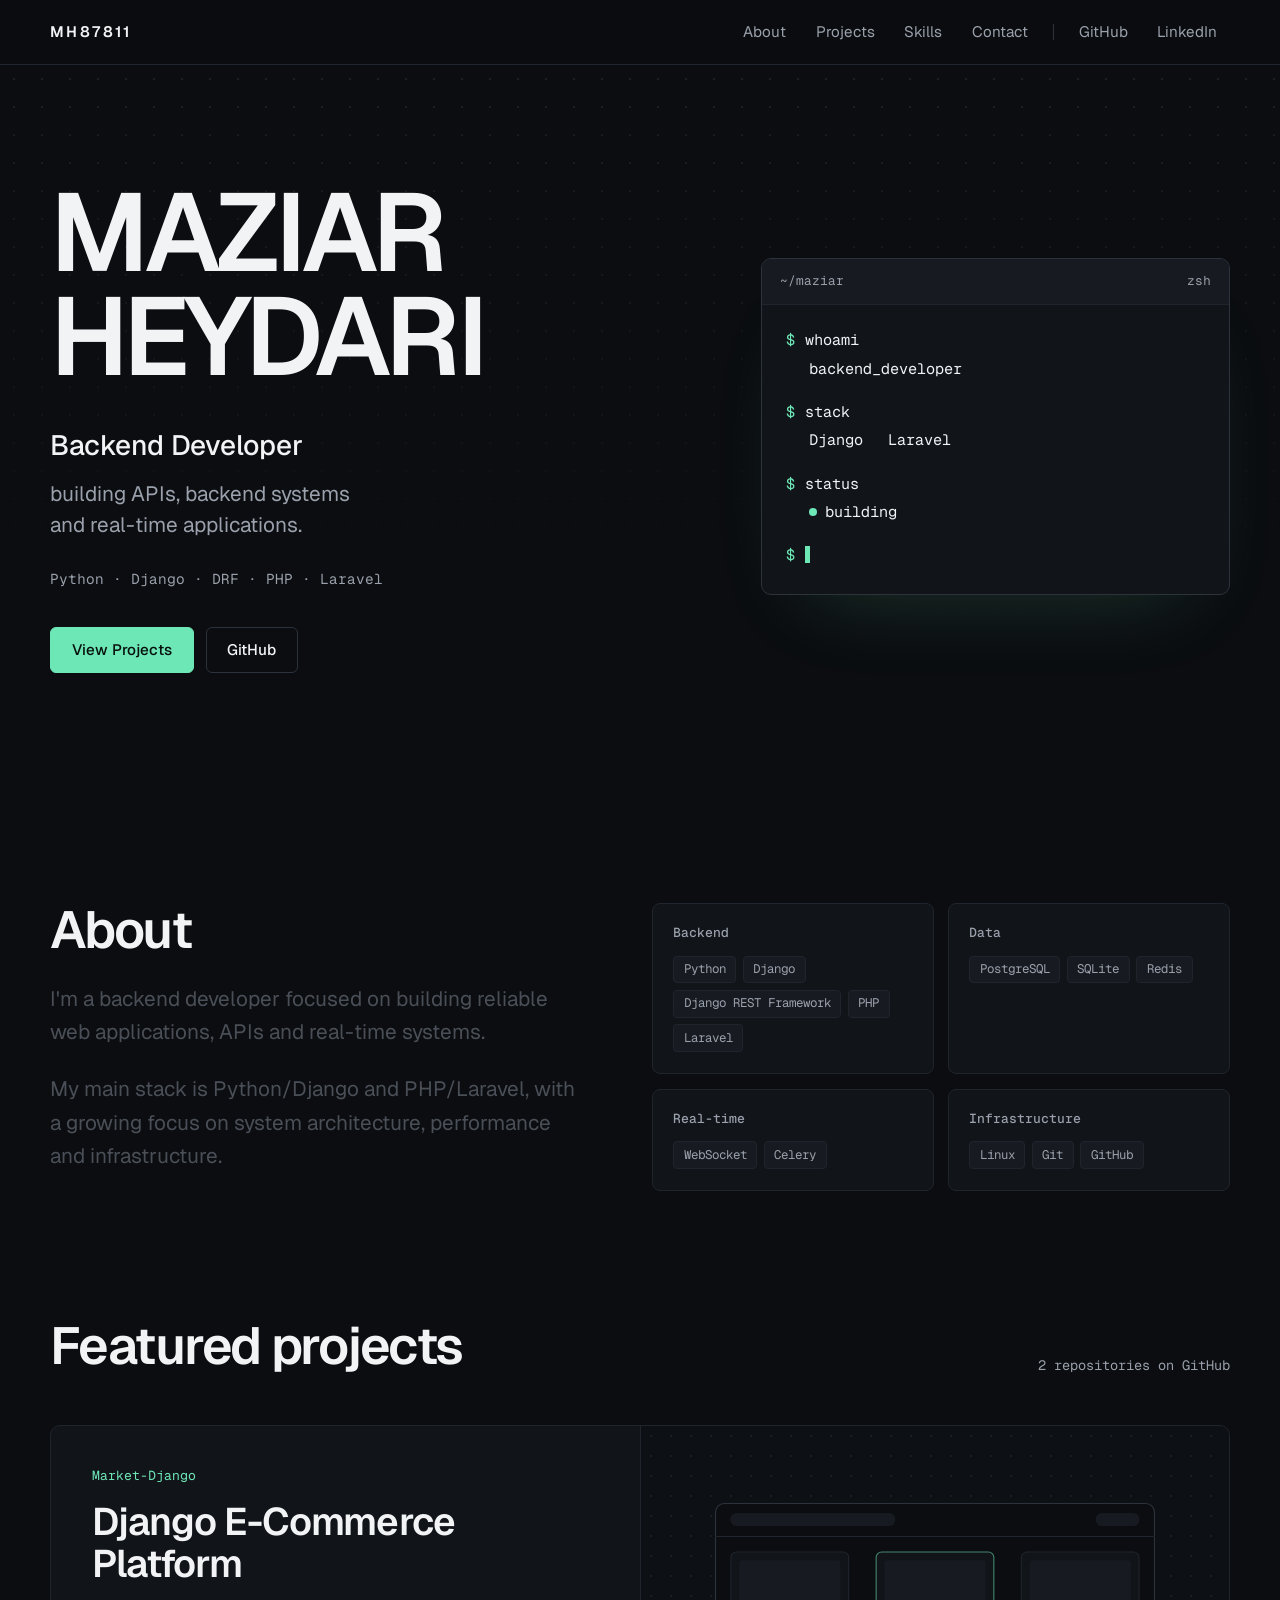
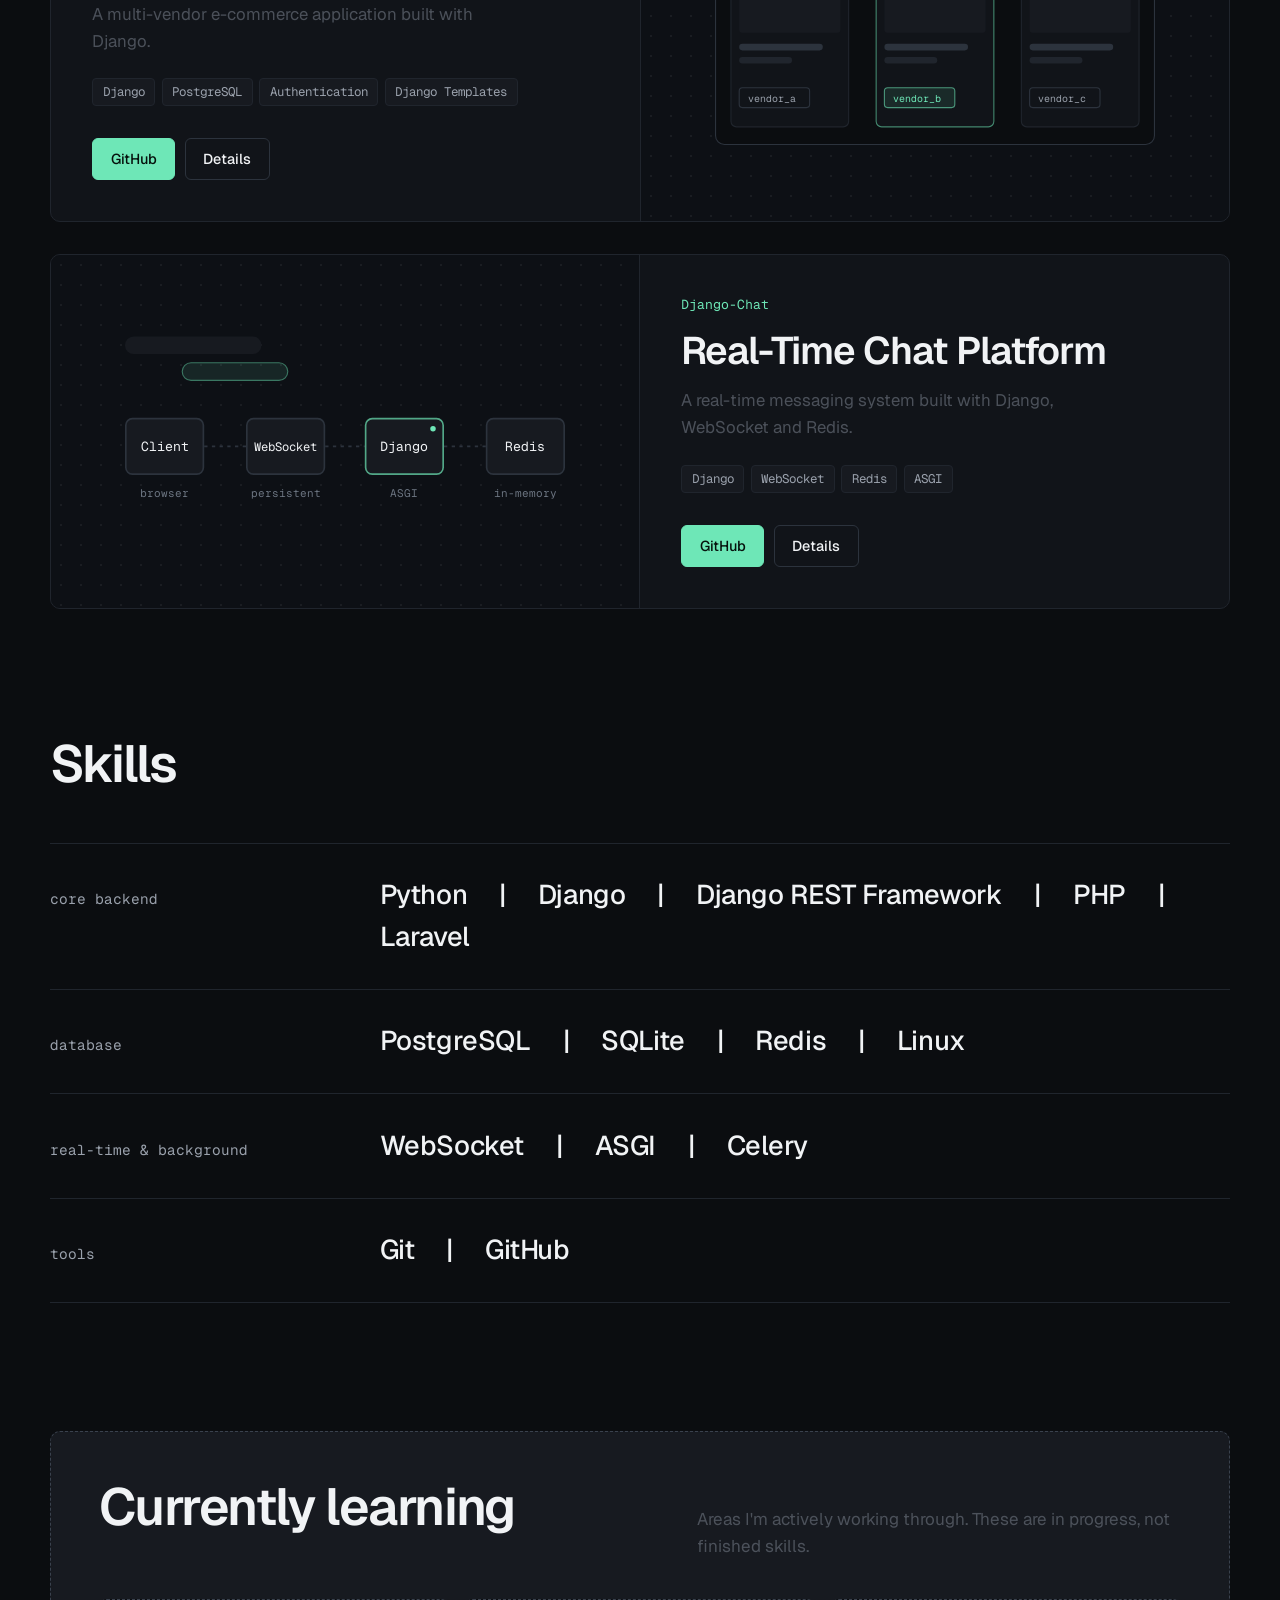
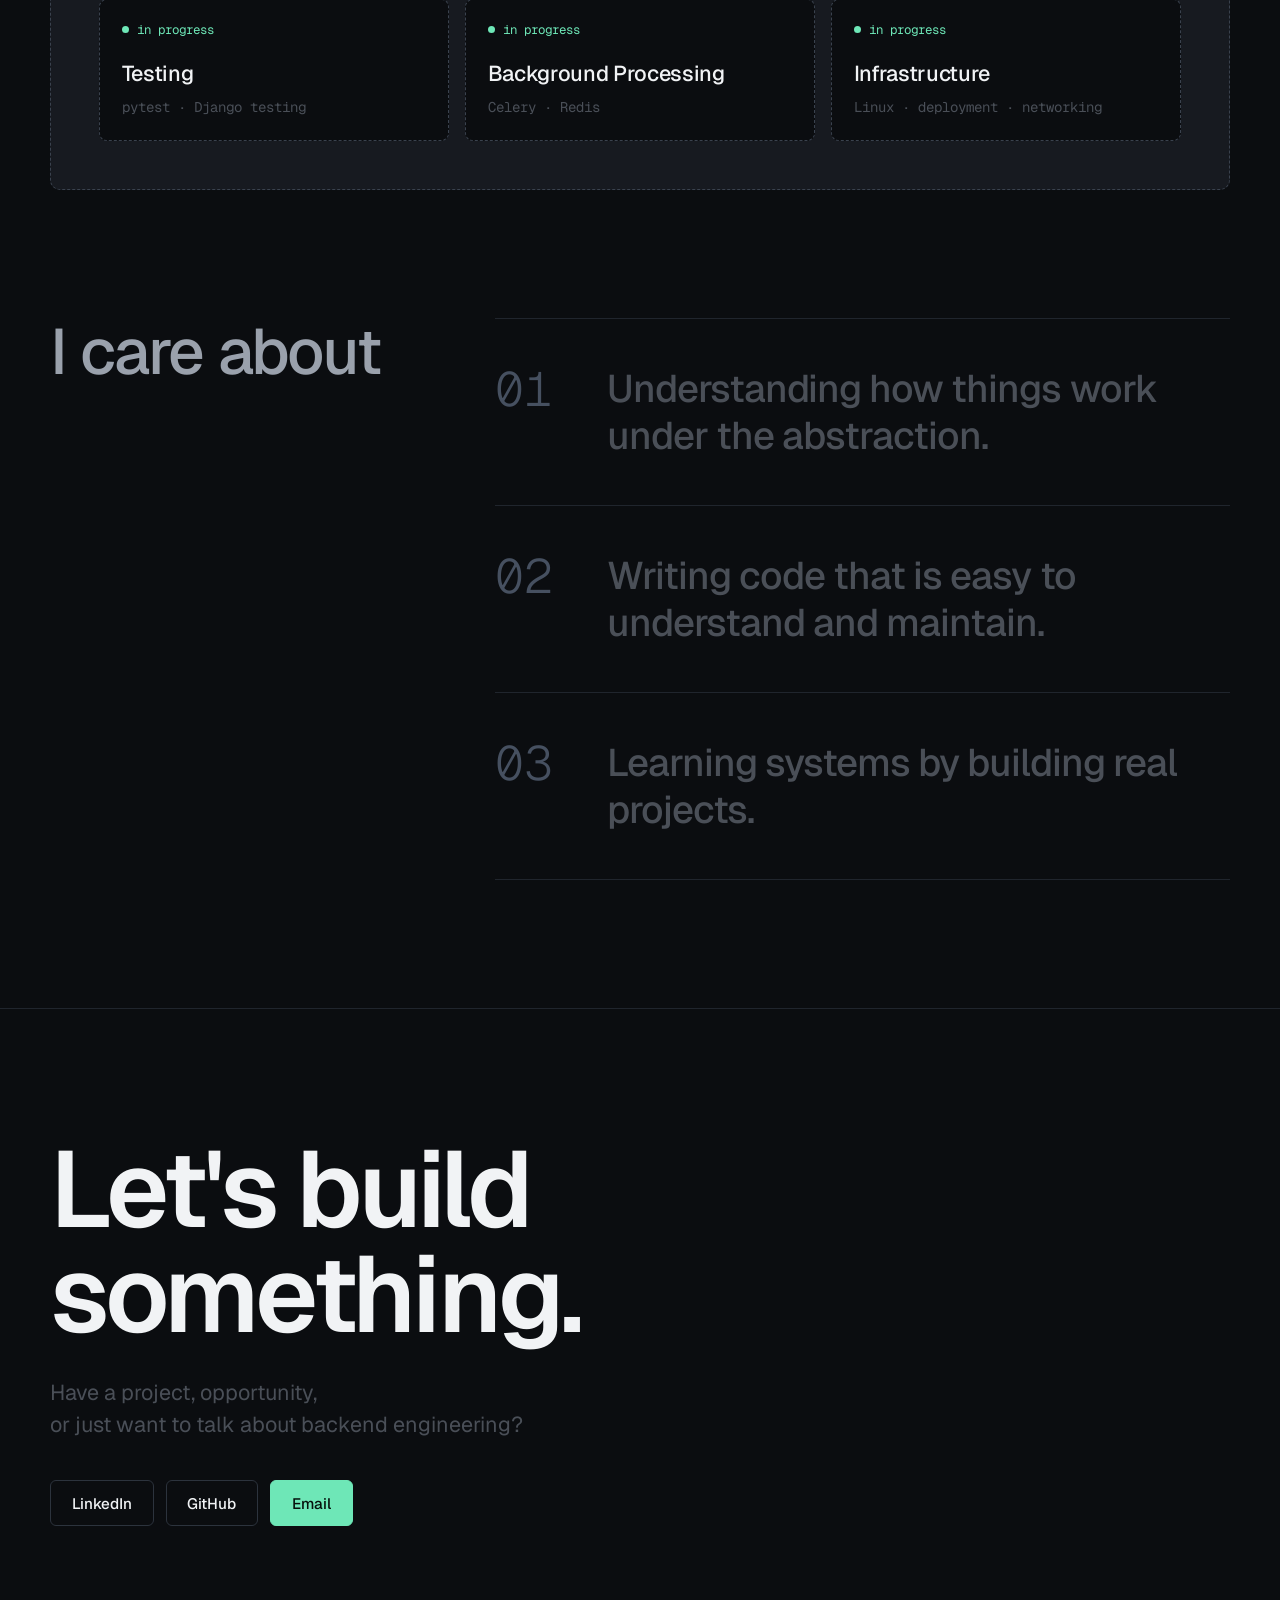
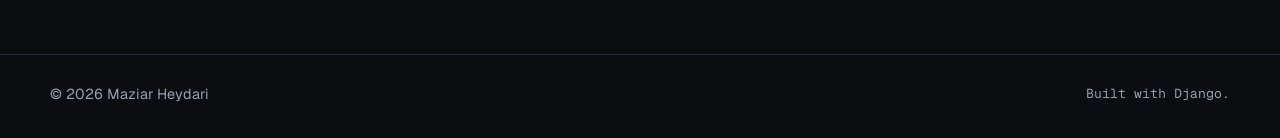
==== index.html @ df05d3cc "upload" ====
<!DOCTYPE html>
<html lang="en">
<head>
<meta charset="utf-8">
<meta name="viewport" content="width=device-width, initial-scale=1, viewport-fit=cover">
<title>Maziar Heydari · Backend Developer</title>
<meta name="description" content="Maziar Heydari is a backend developer building APIs, backend systems and real-time applications with Python/Django and PHP/Laravel.">
<meta name="color-scheme" content="dark">
<meta name="theme-color" content="#0B0D10">
<link rel="preconnect" href="https://fonts.googleapis.com">
<link rel="preconnect" href="https://fonts.gstatic.com" crossorigin>
<link href="https://fonts.googleapis.com/css2?family=Geist:wght@400;500;600&family=Geist+Mono:wght@400;500&display=swap" rel="stylesheet">
<script>document.documentElement.classList.add('js');</script>
<link rel="stylesheet" href="styles.css" type="text/css">
</head>
<body>

<header class="nav">
  <div class="wrap nav-inner">
    <a class="brand" href="#top" aria-label="Maziar, back to top">MH87811</a>
    <button class="menu-btn" type="button" aria-expanded="false" aria-controls="nav-links">Menu</button>
    <nav id="nav-links" class="links" aria-label="Primary">
      <a href="#about">About</a>
      <a href="#projects">Projects</a>
      <a href="#skills">Skills</a>
      <a href="#contact">Contact</a>
      <span class="sep" aria-hidden="true"></span>
      <a href="#" data-link="github">GitHub</a>
      <a href="#" data-link="linkedin">LinkedIn</a>
    </nav>
  </div>
</header>

<main>

  <!-- HERO -->
  <section class="hero" id="top">
    <div class="wrap hero-grid">
      <div class="hero-copy">
        <h1><span>Maziar</span><span>Heydari</span></h1>
        <p class="role">Backend Developer</p>
        <p class="lede">building APIs, backend systems<br>and real-time applications.</p>
        <p class="stack-line mono">Python · Django · DRF · PHP · Laravel</p>
        <div class="cta-row">
          <a class="btn btn-primary" href="#projects">View Projects</a>
          <a class="btn" href="#" data-link="github">GitHub</a>
        </div>
      </div>

      <div class="term" aria-hidden="true">
        <div class="term-bar"><span>~/maziar</span><span>zsh</span></div>
        <div class="term-body">
          <p class="tl" style="--d:.35s"><span class="p">$</span>whoami</p>
          <p class="tl" style="--d:.7s"><span class="out">backend_developer</span></p>
          <p class="tl gap" style="--d:1.15s"><span class="p">$</span>stack</p>
          <p class="tl" style="--d:1.5s">
            <span class="out">Django<span class="gap-x"></span><span class="gap-x"></span>Laravel</span></p>
          <p class="tl gap" style="--d:1.95s"><span class="p">$</span>status</p>
          <p class="tl" style="--d:2.3s"><span class="out"><i class="status-dot"></i>building</span></p>
          <p class="tl gap" style="--d:2.75s"><span class="p">$</span><span class="cursor"></span></p>
        </div>
      </div>
    </div>
  </section>

  <!-- ABOUT -->
  <section class="section" id="about">
    <div class="wrap about-grid">
      <div class="about-copy reveal">
        <h2>About</h2>
        <p>I'm a backend developer focused on building reliable web applications, APIs and real-time systems.</p>
        <p>My main stack is Python/Django and PHP/Laravel, with a growing focus on system architecture, performance and infrastructure.</p>
      </div>
      <div class="cat-grid reveal">
        <div class="cat">
          <h3>Backend</h3>
          <div class="tags"><span class="tag">Python</span><span class="tag">Django</span><span class="tag">Django REST Framework</span><span class="tag">PHP</span><span class="tag">Laravel</span></div>
        </div>
        <div class="cat">
          <h3>Data</h3>
          <div class="tags"><span class="tag">PostgreSQL</span><span class="tag">SQLite</span><span class="tag">Redis</span></div>
        </div>
        <div class="cat">
          <h3>Real-time</h3>
          <div class="tags"><span class="tag">WebSocket</span><!--<span class="tag">ASGI</span>--><span class="tag">Celery</span></div>
        </div>
        <div class="cat">
          <h3>Infrastructure</h3>
          <div class="tags"><span class="tag">Linux</span><span class="tag">Git</span><span class="tag">GitHub</span></div>
        </div>
      </div>
    </div>
  </section>

  <!-- PROJECTS -->
  <section class="section" id="projects" style="padding-top:0">
    <div class="wrap">
      <div class="section-head reveal">
        <h2>Featured projects</h2>
        <span class="meta">2 repositories on GitHub</span>
      </div>

      <div class="projects">

        <!-- Project 1 -->
        <article class="project reveal">
          <div class="project-body">
            <span class="repo">Market-Django</span>
            <h3>Django E-Commerce Platform</h3>
            <p class="desc">A multi-vendor e-commerce application built with Django.</p>
            <div class="tags">
              <span class="tag">Django</span><span class="tag">PostgreSQL</span><span class="tag">Authentication</span><span class="tag">Django Templates</span>
            </div>
            <div class="actions">
              <a class="btn btn-sm btn-primary" href="#" data-link="github" data-repo="Market-Django">GitHub</a>
              <button class="btn btn-sm" type="button" data-toggle="details-market" aria-expanded="false" aria-controls="details-market">Details</button>
            </div>
          </div>

          <div class="viz" aria-hidden="true">
            <svg viewBox="0 0 400 220" xmlns="http://www.w3.org/2000/svg" role="presentation">
              <rect x="0.5" y="0.5" width="399" height="219" rx="8" fill="#0B0D10" stroke="#2C333D"/>
              <line x1="0" y1="30.5" x2="400" y2="30.5" stroke="#20252D"/>
              <rect x="14" y="9" width="150" height="12" rx="6" fill="#171A20"/>
              <rect x="346" y="9" width="40" height="12" rx="6" fill="#171A20"/>

              <!-- card 1 -->
              <rect x="14.5" y="44.5" width="107" height="159" rx="5" fill="#111419" stroke="#20252D"/>
              <rect x="22" y="52" width="92" height="66" rx="3" fill="#171A20"/>
              <rect x="22" y="128" width="76" height="6" rx="3" fill="#2C333D"/>
              <rect x="22" y="140" width="48" height="6" rx="3" fill="#20252D"/>
              <rect x="22" y="168" width="64" height="18" rx="3" fill="none" stroke="#2C333D"/>
              <text class="svg-mono" x="30" y="180.5" font-size="9" fill="#9AA1AC">vendor_a</text>

              <!-- card 2 (highlighted) -->
              <rect x="146.5" y="44.5" width="107" height="159" rx="5" fill="#111419" stroke="#6EE7B7" stroke-opacity="0.55"/>
              <rect x="154" y="52" width="92" height="66" rx="3" fill="#171A20"/>
              <rect x="154" y="128" width="76" height="6" rx="3" fill="#2C333D"/>
              <rect x="154" y="140" width="48" height="6" rx="3" fill="#20252D"/>
              <rect x="154" y="168" width="64" height="18" rx="3" fill="rgba(110,231,183,0.10)" stroke="#6EE7B7" stroke-opacity="0.6"/>
              <text class="svg-mono" x="162" y="180.5" font-size="9" fill="#6EE7B7">vendor_b</text>

              <!-- card 3 -->
              <rect x="278.5" y="44.5" width="107" height="159" rx="5" fill="#111419" stroke="#20252D"/>
              <rect x="286" y="52" width="92" height="66" rx="3" fill="#171A20"/>
              <rect x="286" y="128" width="76" height="6" rx="3" fill="#2C333D"/>
              <rect x="286" y="140" width="48" height="6" rx="3" fill="#20252D"/>
              <rect x="286" y="168" width="64" height="18" rx="3" fill="none" stroke="#2C333D"/>
              <text class="svg-mono" x="294" y="180.5" font-size="9" fill="#9AA1AC">vendor_c</text>
            </svg>
          </div>

          <div class="details" id="details-market">
            <div class="details-inner">
              <dl>
                <dt>repository</dt><dd>Market-Django</dd>
                <dt>type</dt><dd>Multi-vendor e-commerce application</dd>
                <dt>stack</dt><dd>Django, PostgreSQL, Authentication, Django Templates</dd>
              </dl>
            </div>
          </div>
        </article>

        <!-- Project 2 -->
        <article class="project reverse reveal">
          <div class="project-body">
            <span class="repo">Django-Chat</span>
            <h3>Real-Time Chat Platform</h3>
            <p class="desc">A real-time messaging system built with Django, WebSocket and Redis.</p>
            <div class="tags">
              <span class="tag">Django</span><span class="tag">WebSocket</span><span class="tag">Redis</span><span class="tag">ASGI</span>
            </div>
            <div class="actions">
              <a class="btn btn-sm btn-primary" href="#" data-link="github" data-repo="Django-Chat">GitHub</a>
              <button class="btn btn-sm" type="button" data-toggle="details-chat" aria-expanded="false" aria-controls="details-chat">Details</button>
            </div>
          </div>

          <div class="viz" aria-hidden="true">
            <svg viewBox="0 0 400 200" xmlns="http://www.w3.org/2000/svg" role="presentation">
              <!-- chat bubbles -->
              <rect x="0" y="14" width="124" height="16" rx="8" fill="#171A20"/>
              <rect x="52" y="38" width="96" height="16" rx="8" fill="rgba(110,231,183,0.10)" stroke="#6EE7B7" stroke-opacity="0.45"/>

              <!-- connectors -->
              <g stroke="#2C333D" stroke-width="1.5" stroke-dasharray="3 4">
                <line x1="72" y1="114" x2="110" y2="114"/>
                <line x1="182" y1="114" x2="218" y2="114"/>
                <line x1="290" y1="114" x2="328" y2="114"/>
              </g>

              <!-- nodes -->
              <g class="svg-mono" font-size="12" text-anchor="middle">
                <rect x="0.75" y="88.75" width="70.5" height="50.5" rx="6" fill="#171A20" stroke="#2C333D" stroke-width="1.5"/>
                <text x="36" y="118" fill="#F1F3F5">Client</text>

                <rect x="110.75" y="88.75" width="70.5" height="50.5" rx="6" fill="#171A20" stroke="#2C333D" stroke-width="1.5"/>
                <text x="146" y="118" fill="#F1F3F5" font-size="11">WebSocket</text>

                <rect x="218.75" y="88.75" width="70.5" height="50.5" rx="6" fill="#171A20" stroke="#6EE7B7" stroke-opacity="0.7" stroke-width="1.5"/>
                <text x="254" y="118" fill="#F1F3F5">Django</text>
                <circle cx="280" cy="98" r="2.5" fill="#6EE7B7"/>

                <rect x="328.75" y="88.75" width="70.5" height="50.5" rx="6" fill="#171A20" stroke="#2C333D" stroke-width="1.5"/>
                <text x="364" y="118" fill="#F1F3F5">Redis</text>
              </g>

              <!-- captions -->
              <g class="svg-mono" font-size="10" text-anchor="middle" fill="#6b7480">
                <text x="36" y="160">browser</text>
                <text x="146" y="160">persistent</text>
                <text x="254" y="160">ASGI</text>
                <text x="364" y="160">in-memory</text>
              </g>

              <!-- packet (moves only on card hover) -->
              <circle class="packet" cx="72" cy="114" r="3.5" fill="#6EE7B7"/>
            </svg>
          </div>

          <div class="details" id="details-chat">
            <div class="details-inner">
              <dl>
                <dt>repository</dt><dd>Django-Chat</dd>
                <dt>type</dt><dd>Real-time messaging system</dd>
                <dt>transport</dt><dd>WebSocket</dd>
                <dt>stack</dt><dd>Django, ASGI, Redis</dd>
              </dl>
            </div>
          </div>
        </article>

      </div>
    </div>
  </section>

  <!-- SKILLS -->
  <section class="section" id="skills" style="padding-top:0">
    <div class="wrap">
      <div class="section-head reveal">
        <h2>Skills</h2>
      </div>
      <div class="skill-rows reveal">
        <div class="skill-row">
          <h3>core backend</h3>
          <ul><li>Python</li>|<li>Django</li>|<li>Django REST Framework</li>|<li>PHP</li>|<li>Laravel</li></ul>
        </div>
        <div class="skill-row">
          <h3>database</h3>
          <ul><li>PostgreSQL</li>|<li>SQLite</li>|<li>Redis</li>|<li>Linux</li></ul>
        </div>
        <div class="skill-row">
          <h3>real-time &amp; background</h3>
          <ul><li>WebSocket</li>|<li>ASGI</li>|<li>Celery</li></ul>
        </div>
        <div class="skill-row">
          <h3>tools</h3>
          <ul><li>Git</li>|<li>GitHub</li></ul>
        </div>
      </div>
    </div>
  </section>

  <!-- CURRENTLY LEARNING -->
  <section class="section" id="learning" style="padding-top:0">
    <div class="wrap">
      <div class="learning-wrap reveal">
        <div class="learning-head">
          <h2>Currently learning</h2>
          <p>Areas I'm actively working through. These are in progress, not finished skills.</p>
        </div>
        <div class="learn-grid">
          <div class="learn">
            <div class="state"><i class="status-dot"></i>in progress</div>
            <h3>Testing</h3>
            <p class="with">pytest · Django testing</p>
          </div>
          <div class="learn">
            <div class="state"><i class="status-dot"></i>in progress</div>
            <h3>Background Processing</h3>
            <p class="with">Celery · Redis</p>
          </div>
          <div class="learn">
            <div class="state"><i class="status-dot"></i>in progress</div>
            <h3>Infrastructure</h3>
            <p class="with">Linux · deployment · networking</p>
          </div>
        </div>
      </div>
    </div>
  </section>

  <!-- ENGINEERING PHILOSOPHY -->
  <section class="section" id="philosophy" aria-label="Engineering philosophy" style="padding-top:0">
    <div class="wrap phil-grid">
      <h2 class="reveal">I care about</h2>
      <ol class="phil-list">
        <li class="reveal"><span class="n">01</span><p>Understanding how things work under the abstraction.</p></li>
        <li class="reveal"><span class="n">02</span><p>Writing code that is easy to understand and maintain.</p></li>
        <li class="reveal"><span class="n">03</span><p>Learning systems by building real projects.</p></li>
      </ol>
    </div>
  </section>

  <!-- CONTACT -->
  <section class="section contact" id="contact">
    <div class="wrap reveal">
      <h2>Let's build<br>something.</h2>
      <p>Have a project, opportunity,<br>or just want to talk about backend engineering?</p>
      <div class="cta-row">
        <a class="btn" href="#" data-link="linkedin">LinkedIn</a>
        <a class="btn" href="#" data-link="github">GitHub</a>
        <a class="btn btn-primary" href="#" data-link="email">Email</a>
      </div>
    </div>
  </section>

</main>

<footer>
  <div class="wrap foot">
    <span>© 2026 Maziar Heydari</span>
    <span class="mono">Built with Django.</span>
  </div>
</footer>

<script>
  // Set these three values to activate every GitHub, LinkedIn and Email link on the page.
  // github: your profile URL, e.g. "https://github.com/your-username"
  // Repository buttons are built from it as <github>/Market-Django and <github>/Django-Chat.
  var CONFIG = {
    github: "https://github.com/MH87811",
    linkedin: "",
    email: "maziyarheydari87811@gmail.com"
  };

  (function () {
    // Links
    document.querySelectorAll('[data-link]').forEach(function (a) {
      var key = a.getAttribute('data-link');
      var repo = a.getAttribute('data-repo');
      var href = '#';
      if (key === 'email' && CONFIG.email) href = 'mailto:' + CONFIG.email;
      else if (key !== 'email' && CONFIG[key]) href = CONFIG[key];
      if (repo && CONFIG.github) href = CONFIG.github.replace(/\/$/, '') + '/' + repo;
      a.setAttribute('href', href);
      if (/^https?:/.test(href)) { a.setAttribute('target', '_blank'); a.setAttribute('rel', 'noopener noreferrer'); }
      else a.addEventListener('click', function (e) { e.preventDefault(); });
    });

    // Mobile menu
    var btn = document.querySelector('.menu-btn');
    var links = document.getElementById('nav-links');
    function setMenu(open) {
      links.classList.toggle('open', open);
      btn.setAttribute('aria-expanded', String(open));
      btn.textContent = open ? 'Close' : 'Menu';
    }
    btn.addEventListener('click', function () { setMenu(!links.classList.contains('open')); });
    links.querySelectorAll('a').forEach(function (a) { a.addEventListener('click', function () { setMenu(false); }); });
    document.addEventListener('keydown', function (e) { if (e.key === 'Escape') setMenu(false); });

    // Project details
    document.querySelectorAll('[data-toggle]').forEach(function (b) {
      b.addEventListener('click', function () {
        var panel = document.getElementById(b.getAttribute('data-toggle'));
        var open = !panel.classList.contains('open');
        panel.classList.toggle('open', open);
        b.setAttribute('aria-expanded', String(open));
        b.textContent = open ? 'Hide details' : 'Details';
      });
    });

    // Reveal on scroll
    var items = document.querySelectorAll('.reveal');
    if ('IntersectionObserver' in window) {
      var io = new IntersectionObserver(function (entries) {
        entries.forEach(function (en) {
          if (en.isIntersecting) { en.target.classList.add('in'); io.unobserve(en.target); }
        });
      }, { threshold: 0.12, rootMargin: '0px 0px -6% 0px' });
      items.forEach(function (el) { io.observe(el); });
    } else {
      items.forEach(function (el) { el.classList.add('in'); });
    }
  })();
</script>
</body>
</html>
---- styles.css ----
/* <style> */
  :root {
    --bg: #0B0D10;
    --surface: #111419;
    --surface-2: #171A20;
    --text: #F1F3F5;
    --muted: #9AA1AC;
    --accent: #6EE7B7;
    --accent-soft: rgba(110, 231, 183, 0.10);
    --line: #20252D;
    --line-strong: #2C333D;

    --sans: "Geist", system-ui, -apple-system, "Segoe UI", Roboto, "Helvetica Neue", Arial, sans-serif;
    --mono: "Geist Mono", ui-monospace, SFMono-Regular, Menlo, Consolas, "Liberation Mono", monospace;

    --wrap: 1180px;
    --gutter: clamp(1.25rem, 4vw, 2.5rem);
    --section-y: clamp(4.5rem, 10vw, 8.5rem);
    --nav-h: 64px;

    color-scheme: dark;
    box-sizing: border-box;
    padding-top: env(safe-area-inset-top, 0px);
    padding-bottom: env(safe-area-inset-bottom, 0px);
  }
  html {
    scroll-padding-top: calc(env(safe-area-inset-top, 0px) + var(--nav-h) + 12px);
    -webkit-text-size-adjust: 100%;
    background: var(--bg);
  }
  @media (prefers-reduced-motion: no-preference) {
    html { scroll-behavior: smooth; }
  }
  *, *::before, *::after {
    box-sizing: border-box;
    cursor: default;
    user-select: none;
    -webkit-user-select: none;
    -webkit-touch-callout: none;
  }
  body {
    margin: 0;
    background: var(--bg);
    color: var(--text);
    font-family: var(--sans);
    font-size: 1.0625rem;
    line-height: 1.6;
    -webkit-font-smoothing: antialiased;
    text-rendering: optimizeLegibility;
    overflow-x: clip;
  }
  h1, h2, h3, p, ol, ul, dl, dd { margin: 0; padding: 0; }
  ul, ol { list-style: none; }
  a { color: inherit; text-decoration: none; }
  a, button { cursor: pointer; }
  .mono { font-family: var(--mono); }
  ::selection { background: transparent; color: inherit; }

  :focus-visible {
    outline: 2px solid var(--accent);
    outline-offset: 3px;
    border-radius: 4px;
  }

  .wrap {
    width: 100%;
    max-width: calc(var(--wrap) + var(--gutter) * 2);
    margin-inline: auto;
    padding-inline: var(--gutter);
  }
  section { position: relative; }
  .section { padding-block: var(--section-y); }

  /* ---------- Navigation ---------- */
  .nav {
    position: sticky;
    top: env(safe-area-inset-top, 0px);
    z-index: 50;
    background: rgba(11, 13, 16, 0.86);
    backdrop-filter: blur(10px);
    -webkit-backdrop-filter: blur(10px);
    border-bottom: 1px solid var(--line);
  }
  .nav-inner {
    height: var(--nav-h);
    display: flex;
    align-items: center;
    justify-content: space-between;
  }
  .brand {
    font-weight: 600;
    letter-spacing: 0.16em;
    font-size: 0.95rem;
  }
  .links { display: flex; align-items: center; gap: 0.25rem; }
  .links a {
    display: inline-flex;
    align-items: center;
    min-height: 40px;
    padding: 0 0.8rem;
    font-size: 0.95rem;
    color: var(--muted);
    border-radius: 6px;
    transition: color .3s ease-in-out, background-color .3s ease-in-out;
  }
  .links a:hover { color: var(--text); background: var(--surface); }
  .links .sep {
    width: 1px; height: 16px; background: var(--line-strong); margin-inline: 0.5rem;
  }
  .menu-btn {
    display: none;
    min-height: 44px;
    padding: 0 0.9rem;
    background: transparent;
    color: var(--text);
    border: 1px solid var(--line-strong);
    border-radius: 6px;
    font: 500 0.85rem var(--mono);
    cursor: pointer;
  }

  /* ---------- Buttons & tags ---------- */
  .btn {
    display: inline-flex;
    align-items: center;
    justify-content: center;
    min-height: 46px;
    padding: 0 1.3rem;
    border-radius: 6px;
    border: 1px solid var(--line-strong);
    background: transparent;
    color: var(--text);
    font: 500 0.95rem var(--sans);
    cursor: pointer;
    transition: border-color .3s ease-in-out, background-color .3s ease-in-out, color .3s ease-in-out, filter .3s ease-in-out;
  }
  .btn:hover { border-color: var(--accent); background: var(--surface-2); }
  .btn-primary { background: var(--accent); border-color: var(--accent); color: #06110c; }
  .btn-primary:hover { background: var(--accent); filter: brightness(1.08); }
  .btn-sm { min-height: 42px; padding: 0 1.1rem; font-size: 0.9rem; }

  .tag {
    display: inline-block;
    padding: 0.22rem 0.6rem;
    border: 1px solid var(--line);
    background: var(--surface-2);
    border-radius: 4px;
    font: 400 0.78rem/1.5 var(--mono);
    color: var(--muted);
    transition: color .3s ease-in-out, border-color .3s ease-in-out, background-color .3s ease-in-out;
  }
  .tag:hover {
    color: var(--accent);
    border-color: rgba(110, 231, 183, 0.45);
    background: var(--accent-soft);
  }

  /* ---------- Reveal ---------- */
  html.js .reveal {
    opacity: 0;
    transform: translateY(14px);
    transition: opacity .6s ease, transform .6s ease;
  }
  html.js .reveal.in { opacity: 1; transform: none; }

  /* ---------- Hero ---------- */
  .hero {
    position: relative;
    isolation: isolate;
    padding-block: clamp(3.5rem, 9vw, 7.5rem) clamp(4rem, 8vw, 6.5rem);
    overflow: hidden;
  }
  .hero::before {
    content: "";
    position: absolute;
    inset: 0;
    z-index: -1;
    background-image: radial-gradient(rgba(255,255,255,0.07) 1px, transparent 1px);
    background-size: 28px 28px;
    -webkit-mask-image: linear-gradient(to bottom, #000 0%, transparent 85%);
            mask-image: linear-gradient(to bottom, #000 0%, transparent 85%);
  }
  .hero-grid {
    display: grid;
    grid-template-columns: minmax(0, 1.15fr) minmax(0, 0.85fr);
    gap: clamp(2rem, 6vw, 5rem);
    align-items: center;
  }
  h1 {
    font-size: clamp(2.9rem, 8.6vw, 7rem);
    font-weight: 600;
    line-height: 0.94;
    letter-spacing: -0.04em;
    text-transform: uppercase;
  }
  h1 span { display: block; }
  .role {
    margin-top: clamp(1.5rem, 3vw, 2.25rem);
    font-size: clamp(1.35rem, 2.4vw, 1.75rem);
    font-weight: 500;
    letter-spacing: -0.01em;
  }
  .lede {
    margin-top: 0.6rem;
    max-width: 32ch;
    color: var(--muted);
    font-size: clamp(1.1rem, 1.8vw, 1.3rem);
    line-height: 1.5;
  }
  .stack-line {
    margin-top: 1.75rem;
    font-size: 0.9rem;
    color: var(--muted);
  }
  .cta-row { margin-top: 2.25rem; display: flex; flex-wrap: wrap; gap: 0.75rem; }

  /* Terminal card */
  .term {
    background: var(--surface);
    border: 1px solid var(--line-strong);
    border-radius: 10px;
    overflow: hidden;
    box-shadow: 0 40px 90px -50px rgba(110, 231, 183, 0.22);
    font-family: var(--mono);
  }
  .term-bar {
    display: flex;
    align-items: center;
    justify-content: space-between;
    padding: 0.75rem 1.1rem;
    border-bottom: 1px solid var(--line);
    background: var(--surface-2);
    font-size: 0.8rem;
    color: var(--muted);
  }
  .term-body { padding: 1.4rem 1.5rem 1.6rem; font-size: 0.95rem; line-height: 1.7; }
  .tl { margin: 0; }
  .tl + .tl { margin-top: 0.15rem; }
  .tl.gap { margin-top: 1.1rem; }
  .tl .p { color: var(--accent); margin-right: 0.6rem; }
  .tl .out { color: var(--text); display: block; padding-left: 1.4rem; }
  .tl .out.dim { color: var(--muted); }
  .out .gap-x { display: inline-block; width: 1.4ch; }
  .status-dot {
    display: inline-block;
    width: 8px; height: 8px;
    border-radius: 50%;
    background: var(--accent);
    margin-right: 0.55rem;
    vertical-align: 0.05em;
    box-shadow: 0 0 0 0 rgba(110, 231, 183, 0.5);
  }
  .cursor {
    display: inline-block;
    width: 0.6ch;
    height: 1.1em;
    vertical-align: -0.18em;
    background: var(--accent);
    animation: blink 1.1s steps(1) infinite;
  }
  @keyframes blink { 50% { opacity: 0; } }
  @keyframes line-in {
    from { opacity: 0; transform: translateY(4px); }
    to { opacity: 1; transform: none; }
  }
  @keyframes soft-pulse {
    0% { box-shadow: 0 0 0 0 rgba(110, 231, 183, 0.45); }
    70%, 100% { box-shadow: 0 0 0 7px rgba(110, 231, 183, 0); }
  }
  html.js .term .tl {
    opacity: 0;
    animation: line-in .45s ease forwards;
    animation-delay: var(--d, 0s);
  }
  .term .status-dot { animation: soft-pulse 2.4s ease-out infinite; }

  /* ---------- Section heads ---------- */
  .section-head {
    display: flex;
    align-items: flex-end;
    justify-content: space-between;
    gap: 1rem 2rem;
    flex-wrap: wrap;
    margin-bottom: clamp(2rem, 4vw, 3.25rem);
  }
  h2 {
    font-size: clamp(2rem, 4.4vw, 3.25rem);
    font-weight: 600;
    line-height: 1.05;
    letter-spacing: -0.03em;
  }
  .meta { font: 400 0.85rem var(--mono); color: var(--muted); }

  /* ---------- About ---------- */
  .about-grid {
    display: grid;
    grid-template-columns: minmax(0, 1fr) minmax(0, 1.1fr);
    gap: clamp(2.5rem, 6vw, 6rem);
    align-items: start;
  }
  .about-copy p {
    margin-top: 1.5rem;
    max-width: 46ch;
    font-size: clamp(1.1rem, 1.7vw, 1.3rem);
    line-height: 1.6;
    color: var(--muted);
  }
  .cat-grid { display: grid; grid-template-columns: repeat(2, minmax(0, 1fr)); gap: 0.9rem; }
  .cat {
    padding: 1.25rem 1.25rem 1.35rem;
    background: var(--surface);
    border: 1px solid var(--line);
    border-radius: 8px;
    transition: border-color .2s ease;
  }
  .cat:hover { border-color: var(--line-strong); }
  .cat h3 {
    font: 500 0.82rem var(--mono);
    color: var(--muted);
    margin-bottom: 0.9rem;
  }
  .cat .tags { display: flex; flex-wrap: wrap; gap: 0.4rem; }

  /* ---------- Projects ---------- */
  .projects { display: grid; gap: clamp(1.25rem, 2.5vw, 2rem); }
  .project {
    display: grid;
    grid-template-columns: minmax(0, 1fr) minmax(0, 1fr);
    background: var(--surface);
    border: 1px solid var(--line);
    border-radius: 10px;
    overflow: hidden;
    transition: border-color .25s ease;
  }
  .project:hover { border-color: rgba(110, 231, 183, 0.35); }
  .project-body {
    order: 1;
    display: flex;
    flex-direction: column;
    padding: clamp(1.5rem, 3.2vw, 2.75rem);
    min-width: 0;
  }
  .viz { order: 2; }
  .project.reverse .viz { order: 0; border-left: 0; border-right: 1px solid var(--line); }
  .project.reverse .project-body { order: 1; }
  .repo { font: 400 0.82rem var(--mono); color: var(--accent); }
  .project h3 {
    margin-top: 1rem;
    font-size: clamp(1.65rem, 3.2vw, 2.4rem);
    font-weight: 600;
    line-height: 1.1;
    letter-spacing: -0.025em;
  }
  .project .desc {
    margin-top: 1rem;
    max-width: 40ch;
    color: var(--muted);
    font-size: 1.05rem;
  }
  .project .tags { margin-top: 1.5rem; display: flex; flex-wrap: wrap; gap: 0.4rem; }
  .project .actions { margin-top: auto; padding-top: 2rem; display: flex; flex-wrap: wrap; gap: 0.6rem; }

  .viz {
    position: relative;
    display: flex;
    align-items: center;
    justify-content: center;
    padding: clamp(1.25rem, 3vw, 2.25rem);
    background-color: #0D1015;
    background-image: radial-gradient(rgba(255,255,255,0.055) 1px, transparent 1px);
    background-size: 20px 20px;
    border-left: 1px solid var(--line);
    min-height: 280px;
  }
  .viz svg { width: 100%; max-width: 440px; height: auto; display: block; overflow: visible; }
  .viz .cap {
    position: absolute;
    left: 1rem; bottom: 0.8rem;
    font: 400 0.72rem var(--mono);
    color: #5b6470;
  }
  svg .svg-mono { font-family: var(--mono); }

  /* Chat flow packet: animates only while the card is hovered or focused */
  .packet { opacity: 0; }
  @media (prefers-reduced-motion: no-preference) {
    .project:hover .packet,
    .project:focus-within .packet { animation: travel 2.6s ease-in-out infinite; }
  }
  @keyframes travel {
    0% { transform: translateX(0); opacity: 0; }
    10% { opacity: 1; }
    90% { opacity: 1; }
    100% { transform: translateX(256px); opacity: 0; }
  }

  .details {
    grid-column: 1 / -1;
    order: 3;
    display: grid;
    grid-template-rows: 0fr;
    transition: grid-template-rows .32s ease;
    border-top: 0 solid var(--line);
  }
  .details.open { grid-template-rows: 1fr; border-top-width: 1px; }
  .details-inner {
    overflow: hidden;
    visibility: hidden;
    transition: visibility 0s linear .32s;
  }
  .details.open .details-inner { visibility: visible; transition-delay: 0s; }
  .details dl {
    display: grid;
    grid-template-columns: max-content minmax(0, 1fr);
    gap: 0.7rem 2rem;
    padding: 1.5rem clamp(1.5rem, 3.2vw, 2.75rem) 1.75rem;
    font-size: 0.95rem;
  }
  .details dt { font: 400 0.85rem var(--mono); color: var(--muted); padding-top: 0.05rem; }
  .details dd { color: var(--text); }

  /* ---------- Skills ---------- */
  .skill-rows { border-top: 1px solid var(--line); }
  .skill-row {
    display: grid;
    grid-template-columns: minmax(0, 0.7fr) minmax(0, 2fr);
    gap: 1rem 2rem;
    padding-block: clamp(1.4rem, 2.6vw, 2.1rem);
    border-bottom: 1px solid var(--line);
    align-items: baseline;
  }
  .skill-row h3 { font: 400 0.9rem var(--mono); color: var(--muted); }
  .skill-row ul {
    display: flex;
    flex-wrap: wrap;
    gap: 0.35rem 2rem;
    font-size: clamp(1.25rem, 2.3vw, 1.7rem);
    font-weight: 500;
    letter-spacing: -0.015em;
    line-height: 1.35;
  }
  .skill-row li { transition: color .2s ease; }
  .skill-row li:hover { color: var(--accent); }

  /* ---------- Currently learning ---------- */
  .learning-wrap {
    padding: clamp(1.5rem, 4vw, 3rem);
    background: var(--surface-2);
    border: 1px dashed #3a424e;
    border-radius: 10px;
  }
  .learning-head { display: flex; align-items: baseline; justify-content: space-between; flex-wrap: wrap; gap: 0.75rem 2rem; }
  .learning-head p { color: var(--muted); max-width: 44ch; }
  .learn-grid {
    margin-top: clamp(1.75rem, 3vw, 2.5rem);
    display: grid;
    grid-template-columns: repeat(3, minmax(0, 1fr));
    gap: 1rem;
  }
  .learn {
    padding: 1.35rem 1.35rem 1.5rem;
    border: 1px dashed #3a424e;
    border-radius: 8px;
    background: var(--bg);
    transition: border-color .22s ease, background-color .22s ease, transform .22s ease, box-shadow .22s ease, opacity .22s ease;
  }
  .learn .state { font: 400 0.78rem var(--mono); color: var(--accent); display: flex; align-items: center; }
  .learn .state .status-dot { width: 7px; height: 7px; margin-right: 0.5rem; animation: none; }
  .learn h3 { margin-top: 1.1rem; font-size: 1.35rem; font-weight: 500; letter-spacing: -0.015em; transition: color .22s ease; }
  .learn .with { margin-top: 0.5rem; font: 400 0.88rem var(--mono); color: var(--muted); transition: color .22s ease; }
  @media (hover: hover) {
    .learn-grid:hover .learn { opacity: 0.5; }
    .learn:hover {
      opacity: 1;
      border-style: solid;
      border-color: rgba(110, 231, 183, 0.5);
      background: linear-gradient(165deg, rgba(110, 231, 183, 0.1), var(--bg) 62%);
      box-shadow: inset 3px 0 0 var(--accent), 0 14px 32px -18px rgba(110, 231, 183, 0.4);
    }
    .learn:hover h3 { color: var(--accent); }
    .learn:hover .with { color: var(--text); }
    .learn:hover .status-dot { animation: soft-pulse 2s ease-out infinite; }
  }
  @media (hover: hover) and (prefers-reduced-motion: no-preference) {
    .learn:hover { transform: translateY(-4px); }
  }

  /* ---------- Philosophy ---------- */
  .phil-grid {
    display: grid;
    grid-template-columns: minmax(0, 0.8fr) minmax(0, 1.6fr);
    gap: clamp(2rem, 6vw, 6rem);
    align-items: start;
  }
  .phil-grid h2 {
    position: sticky;
    top: calc(env(safe-area-inset-top, 0px) + var(--nav-h) + 2rem);
    color: var(--muted);
    font-weight: 500;
    font-size: clamp(2.2rem, 5vw, 4rem);
  }
  .phil-list { border-bottom: 1px solid var(--line); }
  .phil-list li {
    display: grid;
    grid-template-columns: clamp(3.5rem, 8vw, 6rem) minmax(0, 1fr);
    gap: 1rem;
    align-items: start;
    padding-block: clamp(1.75rem, 3.6vw, 2.9rem);
    border-top: 1px solid var(--line);
  }
  .phil-list .n {
    font: 300 clamp(1.8rem, 4vw, 3rem)/1 var(--mono);
    color: #465060;
    transition: color .25s ease;
  }
  .phil-list li:hover .n { color: var(--accent); }
  .phil-list p {
    max-width: 24ch;
    font-size: clamp(1.55rem, 3vw, 2.4rem);
    line-height: 1.22;
    font-weight: 500;
    letter-spacing: -0.025em;
  }

  /* ---------- Contact ---------- */
  .contact { border-top: 1px solid var(--line); }
  .contact h2 {
    font-size: clamp(2.75rem, 8.4vw, 6.75rem);
    line-height: 0.98;
    letter-spacing: -0.04em;
  }
  .contact p {
    margin-top: 1.75rem;
    max-width: 34ch;
    color: var(--muted);
    font-size: clamp(1.1rem, 1.9vw, 1.35rem);
    line-height: 1.5;
  }
  .contact .cta-row { margin-top: 2.5rem; }

  .about-copy.reveal p,
  .project.reveal p,
  .learning-wrap.reveal p,
  .phil-list .reveal p,
  .wrap.reveal p {
    color: rgba(88, 94, 104, 0.82);
    transition: color .3s ease-in-out;
  }
  @media (hover: hover) {
    .about-copy.reveal:hover p,
    .project.reveal:hover p,
    .learning-wrap.reveal:hover p,
    .phil-list .reveal:hover p,
    .wrap.reveal:hover p {
      color: var(--text);
    }
  }

  /* ---------- Footer ---------- */
  footer { border-top: 1px solid var(--line); padding-block: 1.75rem 2rem; }
  .foot {
    display: flex;
    justify-content: space-between;
    flex-wrap: wrap;
    gap: 0.5rem 2rem;
    font-size: 0.9rem;
    color: var(--muted);
  }
  .foot .mono { font-size: 0.82rem; }

  /* ---------- Responsive ---------- */
  @media (max-width: 960px) {
    .hero-grid { grid-template-columns: minmax(0, 1fr); }
    .term { max-width: 520px; }
    .about-grid { grid-template-columns: minmax(0, 1fr); }
    .project { grid-template-columns: minmax(0, 1fr); }
    .project-body, .project.reverse .project-body { order: 1; }
    .viz, .project.reverse .viz {
      order: 2;
      border-left: 0;
      border-right: 0;
      border-top: 1px solid var(--line);
      min-height: 240px;
    }
    .learn-grid { grid-template-columns: minmax(0, 1fr); }
    .phil-grid { grid-template-columns: minmax(0, 1fr); }
    .phil-grid h2 { position: static; }
    .skill-row { grid-template-columns: minmax(0, 1fr); gap: 0.6rem; }
  }
  @media (max-width: 860px) {
    .menu-btn { display: inline-flex; align-items: center; }
    .links {
      display: none;
      position: absolute;
      top: 100%;
      left: 0; right: 0;
      flex-direction: column;
      align-items: stretch;
      gap: 0;
      padding: 0.5rem var(--gutter) 1rem;
      background: var(--bg);
      border-bottom: 1px solid var(--line);
    }
    .links.open { display: flex; }
    .links a { min-height: 48px; padding: 0 0.25rem; font-size: 1rem; border-radius: 0; border-bottom: 1px solid var(--line); }
    .links a:hover { background: transparent; }
    .links .sep { display: none; }
  }
  @media (max-width: 560px) {
    body { font-size: 1rem; }
    .cat-grid { grid-template-columns: minmax(0, 1fr); }
    .cta-row .btn { flex: 1 1 auto; }
    .project .actions .btn { flex: 1 1 auto; }
    .details dl { grid-template-columns: minmax(0, 1fr); gap: 0.15rem; }
    .details dd { margin-bottom: 0.7rem; }
    .term-body { font-size: 0.88rem; padding: 1.15rem 1.15rem 1.3rem; }
  }

  @media (prefers-reduced-motion: reduce) {
    *, *::before, *::after {
      animation-duration: 0.001ms !important;
      animation-iteration-count: 1 !important;
      transition-duration: 0.001ms !important;
    }
    html.js .reveal { opacity: 1; transform: none; }
    html.js .term .tl { opacity: 1; animation: none; }
    .cursor { animation: none; }
  }
/* </style> */
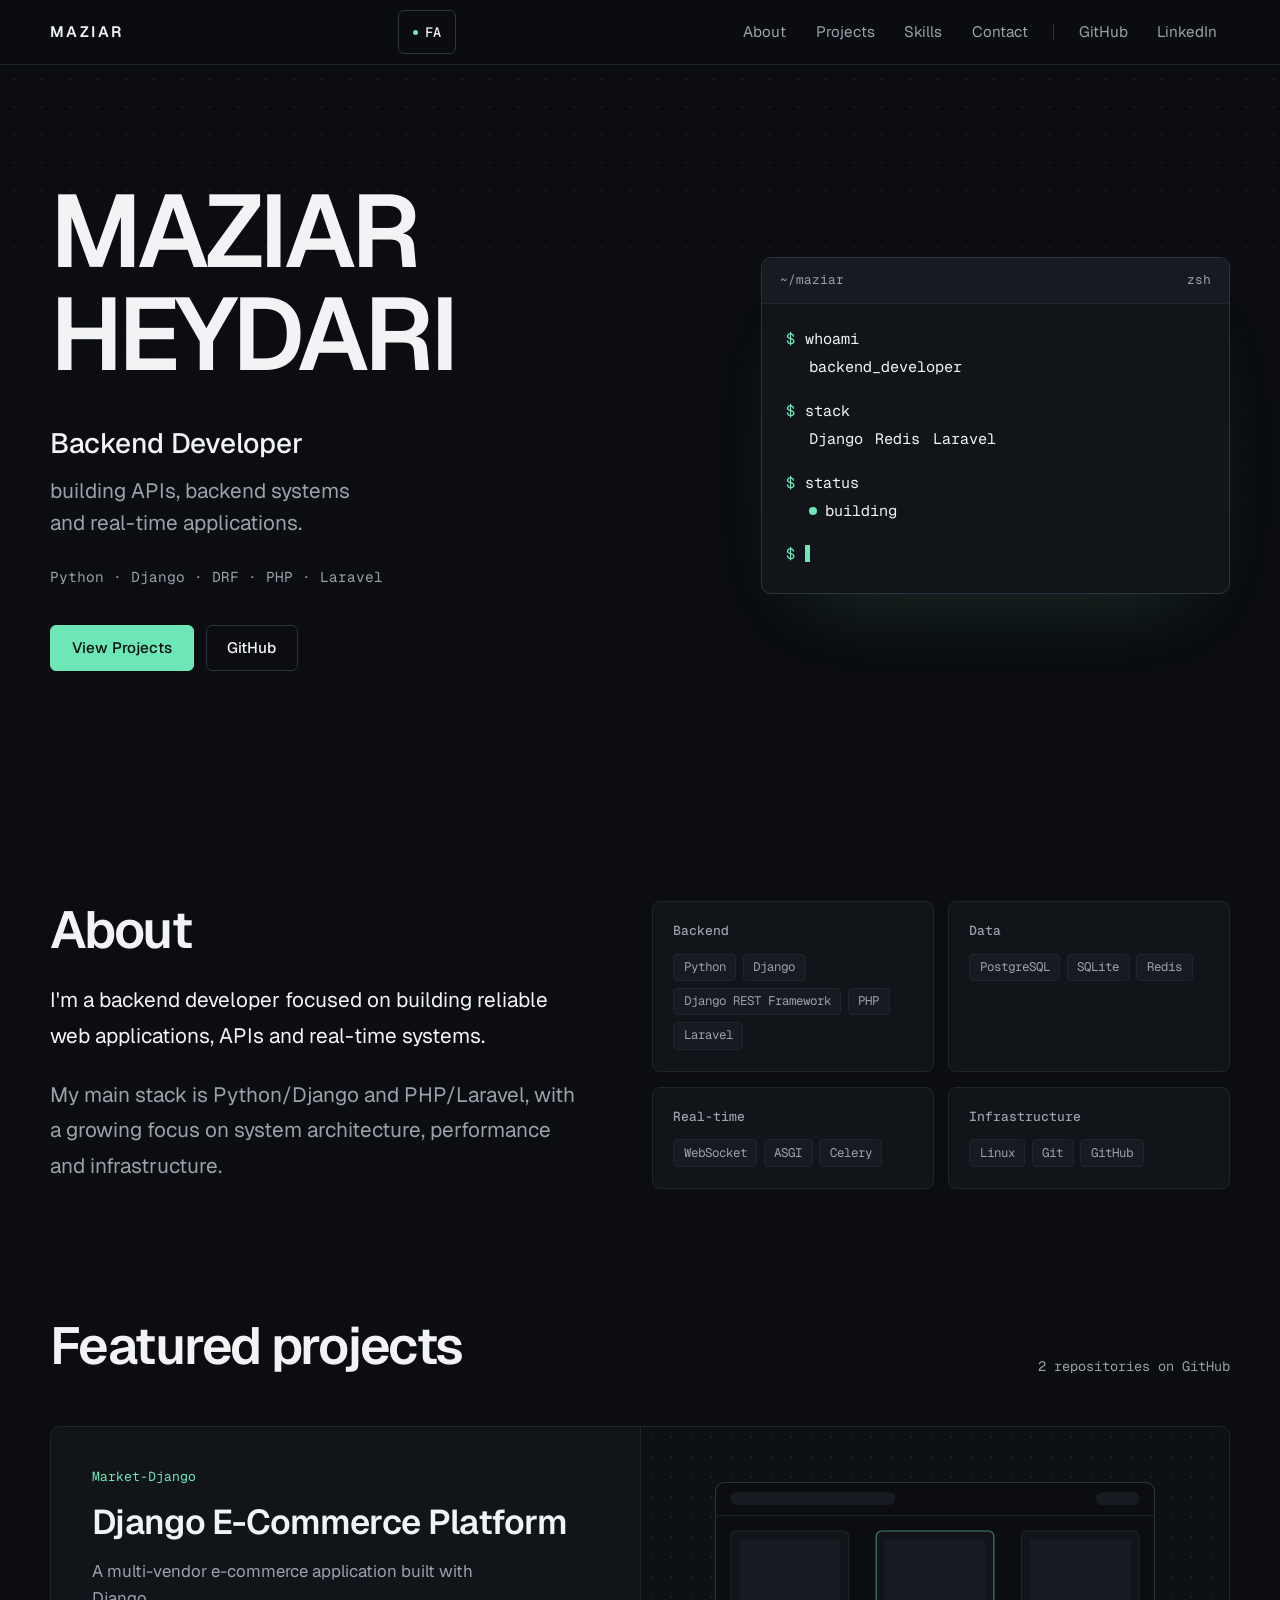
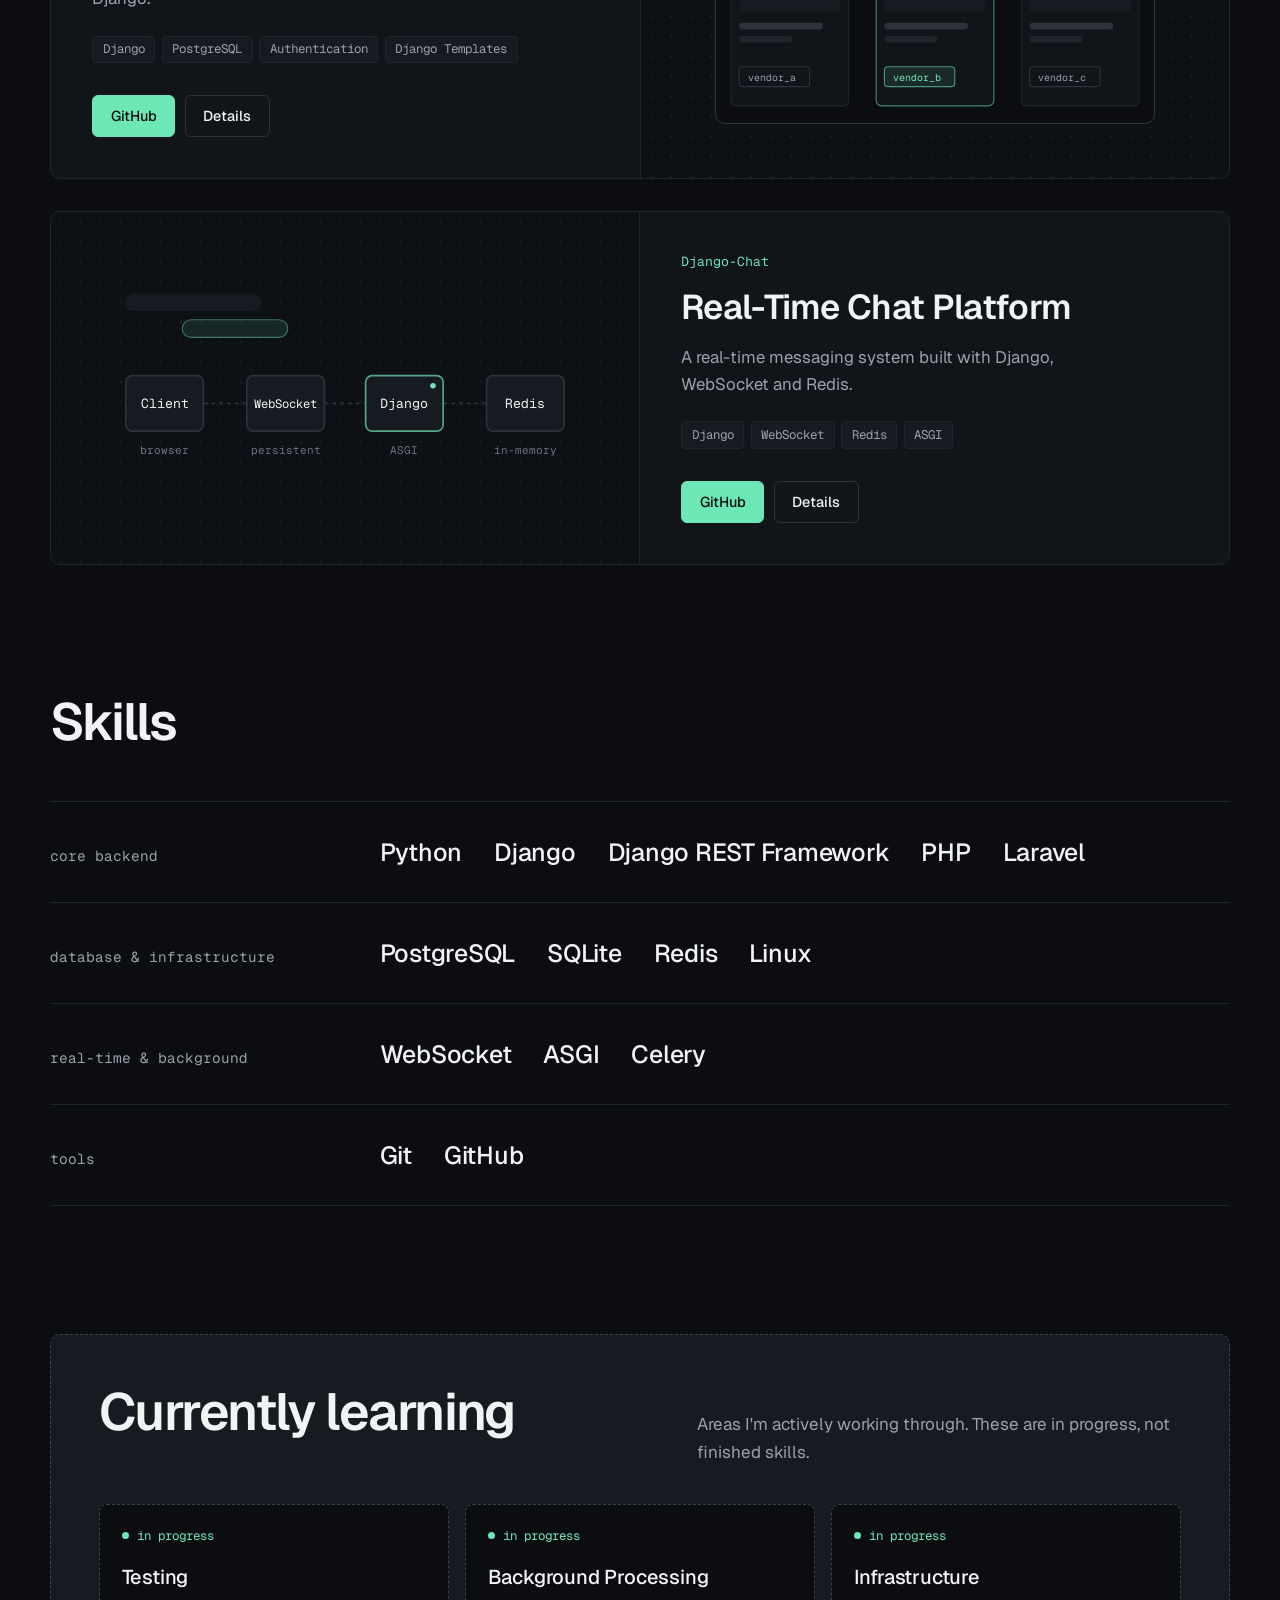
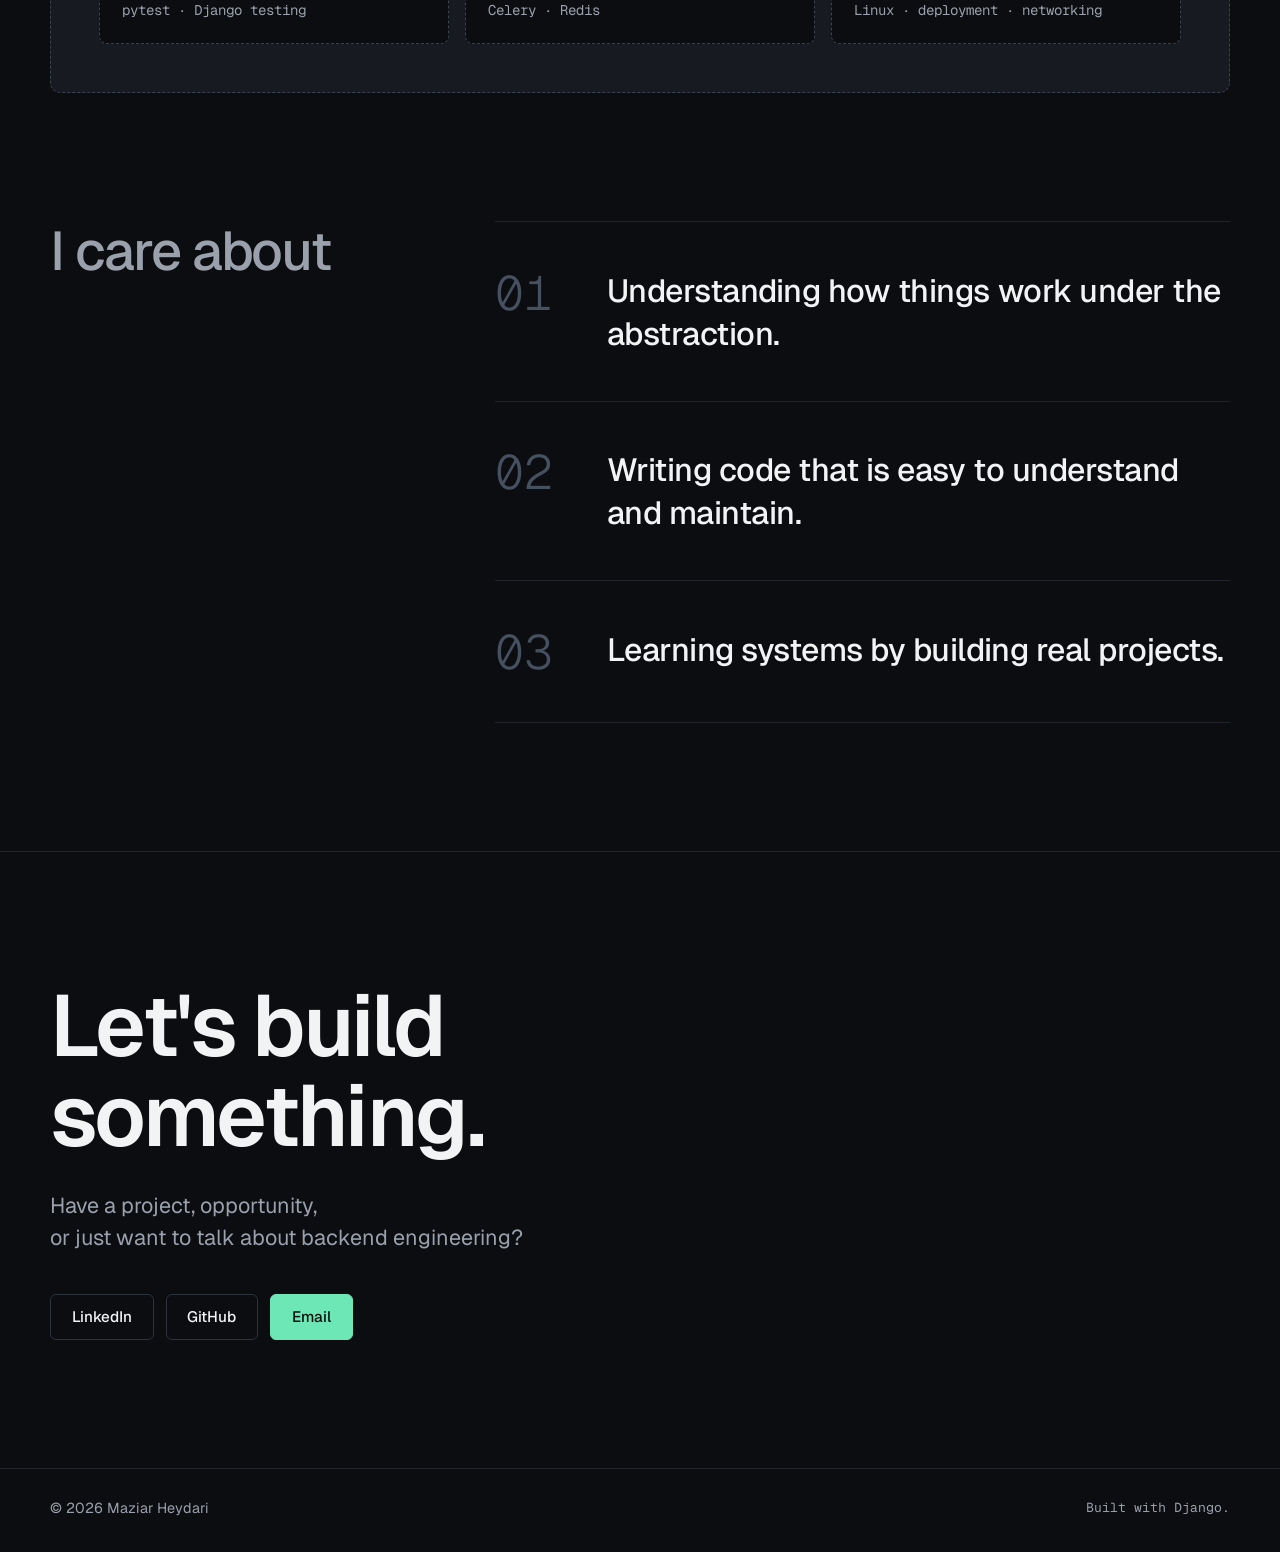
==== commit 9d41f519: "commit" ====
--- a/index.html
+++ b/index.html
@@ -3,30 +3,646 @@
 <head>
 <meta charset="utf-8">
 <meta name="viewport" content="width=device-width, initial-scale=1, viewport-fit=cover">
-<title>Maziar Heydari · Backend Developer</title>
-<meta name="description" content="Maziar Heydari is a backend developer building APIs, backend systems and real-time applications with Python/Django and PHP/Laravel.">
+<title data-i18n="meta.title">Maziar Heydari · Backend Developer</title>
+<meta name="description" data-i18n-attr="content" data-i18n="meta.desc" content="Maziar Heydari is a backend developer building APIs, backend systems and real-time applications with Python/Django and PHP/Laravel.">
 <meta name="color-scheme" content="dark">
 <meta name="theme-color" content="#0B0D10">
 <link rel="preconnect" href="https://fonts.googleapis.com">
 <link rel="preconnect" href="https://fonts.gstatic.com" crossorigin>
-<link href="https://fonts.googleapis.com/css2?family=Geist:wght@400;500;600&family=Geist+Mono:wght@400;500&display=swap" rel="stylesheet">
+<link href="https://fonts.googleapis.com/css2?family=Geist:wght@400;500;600&family=Geist+Mono:wght@400;500&family=Vazirmatn:wght@400;500;600&display=swap" rel="stylesheet">
 <script>document.documentElement.classList.add('js');</script>
-<link rel="stylesheet" href="styles.css" type="text/css">
+<style>
+  :root {
+    --bg: #0B0D10;
+    --surface: #111419;
+    --surface-2: #171A20;
+    --text: #F1F3F5;
+    --muted: #9AA1AC;
+    --accent: #6EE7B7;
+    --accent-soft: rgba(110, 231, 183, 0.10);
+    --line: #20252D;
+    --line-strong: #2C333D;
+
+    --sans: "Geist", system-ui, -apple-system, "Segoe UI", Roboto, "Helvetica Neue", Arial, sans-serif;
+    --sans-fa: "Vazirmatn", "Geist", system-ui, -apple-system, "Segoe UI", Tahoma, sans-serif;
+    --mono: "Geist Mono", ui-monospace, SFMono-Regular, Menlo, Consolas, "Liberation Mono", monospace;
+
+    --wrap: 1180px;
+    --gutter: clamp(1.25rem, 4vw, 2.5rem);
+    --section-y: clamp(4.5rem, 10vw, 8.5rem);
+    --nav-h: 64px;
+
+    color-scheme: dark;
+    box-sizing: border-box;
+    padding-top: env(safe-area-inset-top, 0px);
+    padding-bottom: env(safe-area-inset-bottom, 0px);
+  }
+  html {
+    scroll-padding-top: calc(env(safe-area-inset-top, 0px) + var(--nav-h) + 12px);
+    -webkit-text-size-adjust: 100%;
+    background: var(--bg);
+  }
+  @media (prefers-reduced-motion: no-preference) {
+    html { scroll-behavior: smooth; }
+  }
+  *, *::before, *::after { box-sizing: border-box; }
+  body {
+    margin: 0;
+    background: var(--bg);
+    color: var(--text);
+    font-family: var(--sans);
+    font-size: 1.0625rem;
+    line-height: 1.6;
+    -webkit-font-smoothing: antialiased;
+    text-rendering: optimizeLegibility;
+    overflow-x: clip;
+  }
+  html[lang="fa"] body { font-family: var(--sans-fa); }
+  html[lang="fa"] h1, html[lang="fa"] .role, html[lang="fa"] h2,
+  html[lang="fa"] .project h3, html[lang="fa"] .phil-list p,
+  html[lang="fa"] .contact h2, html[lang="fa"] .error-code + h2 {
+    letter-spacing: 0;
+  }
+  html[lang="fa"] h1 { text-transform: none; }
+
+  h1, h2, h3, p, ol, ul, dl, dd { margin: 0; padding: 0; }
+  ul, ol { list-style: none; }
+  a { color: inherit; text-decoration: none; }
+  .mono { font-family: var(--mono); }
+  ::selection { background: var(--accent); color: #06110c; }
+
+  /* Technical/code content always stays left-to-right, in both languages */
+  [dir="ltr"] { unicode-bidi: isolate; }
+
+  :focus-visible {
+    outline: 2px solid var(--accent);
+    outline-offset: 3px;
+    border-radius: 4px;
+  }
+
+  .wrap {
+    width: 100%;
+    max-width: calc(var(--wrap) + var(--gutter) * 2);
+    margin-inline: auto;
+    padding-inline: var(--gutter);
+  }
+  section { position: relative; }
+  .section { padding-block: var(--section-y); }
+
+  /* ---------- Navigation ---------- */
+  .nav {
+    position: sticky;
+    top: env(safe-area-inset-top, 0px);
+    z-index: 50;
+    background: rgba(11, 13, 16, 0.86);
+    backdrop-filter: blur(10px);
+    -webkit-backdrop-filter: blur(10px);
+    border-bottom: 1px solid var(--line);
+  }
+  .nav-inner {
+    height: var(--nav-h);
+    display: flex;
+    align-items: center;
+    justify-content: space-between;
+    gap: 1rem;
+  }
+  .brand {
+    font-family: var(--sans);
+    font-weight: 600;
+    letter-spacing: 0.16em;
+    font-size: 0.95rem;
+    flex: 0 0 auto;
+  }
+  .nav-right { display: flex; align-items: center; gap: 0.6rem; flex: 0 0 auto; }
+  .links { display: flex; align-items: center; gap: 0.25rem; }
+  .links a {
+    display: inline-flex;
+    align-items: center;
+    min-height: 40px;
+    padding: 0 0.8rem;
+    font-size: 0.95rem;
+    color: var(--muted);
+    border-radius: 6px;
+    transition: color .18s ease, background-color .18s ease;
+    white-space: nowrap;
+  }
+  .links a:hover { color: var(--text); background: var(--surface); }
+  .links .sep {
+    width: 1px; height: 16px; background: var(--line-strong); margin-inline: 0.5rem;
+  }
+  .menu-btn, .lang-btn {
+    display: none;
+    min-height: 44px;
+    padding: 0 0.9rem;
+    background: transparent;
+    color: var(--text);
+    border: 1px solid var(--line-strong);
+    border-radius: 6px;
+    font: 500 0.85rem var(--mono);
+    cursor: pointer;
+  }
+  .menu-btn { display: none; }
+  .lang-btn {
+    display: inline-flex;
+    align-items: center;
+    gap: 0.4rem;
+    direction: ltr;
+  }
+  .lang-btn:hover { border-color: var(--accent); background: var(--surface-2); }
+  .lang-btn .dot { width: 5px; height: 5px; border-radius: 50%; background: var(--accent); }
+
+  /* ---------- Buttons & tags ---------- */
+  .btn {
+    display: inline-flex;
+    align-items: center;
+    justify-content: center;
+    min-height: 46px;
+    padding: 0 1.3rem;
+    border-radius: 6px;
+    border: 1px solid var(--line-strong);
+    background: transparent;
+    color: var(--text);
+    font: 500 0.95rem var(--sans);
+    cursor: pointer;
+    transition: border-color .18s ease, background-color .18s ease, color .18s ease, filter .18s ease;
+  }
+  html[lang="fa"] .btn { font-family: var(--sans-fa); }
+  .btn:hover { border-color: var(--accent); background: var(--surface-2); }
+  .btn-primary { background: var(--accent); border-color: var(--accent); color: #06110c; }
+  .btn-primary:hover { background: var(--accent); filter: brightness(1.08); }
+  .btn-sm { min-height: 42px; padding: 0 1.1rem; font-size: 0.9rem; }
+
+  .tag {
+    display: inline-block;
+    padding: 0.22rem 0.6rem;
+    border: 1px solid var(--line);
+    background: var(--surface-2);
+    border-radius: 4px;
+    font: 400 0.78rem/1.5 var(--mono);
+    color: var(--muted);
+  }
+
+  /* ---------- Reveal ---------- */
+  html.js .reveal {
+    opacity: 0;
+    transform: translateY(14px);
+    transition: opacity .6s ease, transform .6s ease;
+  }
+  html.js .reveal.in { opacity: 1; transform: none; }
+
+  /* ---------- Hero ---------- */
+  .hero {
+    position: relative;
+    isolation: isolate;
+    padding-block: clamp(3.5rem, 9vw, 7.5rem) clamp(4rem, 8vw, 6.5rem);
+    overflow: hidden;
+  }
+  .hero::before {
+    content: "";
+    position: absolute;
+    inset: 0;
+    z-index: -1;
+    background-image: radial-gradient(rgba(255,255,255,0.07) 1px, transparent 1px);
+    background-size: 28px 28px;
+    -webkit-mask-image: linear-gradient(to bottom, #000 0%, transparent 85%);
+            mask-image: linear-gradient(to bottom, #000 0%, transparent 85%);
+  }
+  .hero-grid {
+    display: grid;
+    grid-template-columns: minmax(0, 1.15fr) minmax(0, 0.85fr);
+    gap: clamp(2rem, 6vw, 5rem);
+    align-items: center;
+  }
+  h1 {
+    font-size: clamp(2.6rem, 8vw, 6.4rem);
+    font-weight: 600;
+    line-height: 1;
+    letter-spacing: -0.04em;
+    text-transform: uppercase;
+  }
+  h1 span { display: block; }
+  .role {
+    margin-top: clamp(1.5rem, 3vw, 2.25rem);
+    font-size: clamp(1.35rem, 2.4vw, 1.75rem);
+    font-weight: 500;
+    letter-spacing: -0.01em;
+  }
+  .lede {
+    margin-top: 0.6rem;
+    max-width: 32ch;
+    color: var(--muted);
+    font-size: clamp(1.1rem, 1.8vw, 1.3rem);
+    line-height: 1.5;
+  }
+  .stack-line {
+    margin-top: 1.75rem;
+    font-size: 0.9rem;
+    color: var(--muted);
+    text-align: left;
+  }
+  .cta-row { margin-top: 2.25rem; display: flex; flex-wrap: wrap; gap: 0.75rem; }
+
+  /* Terminal card — always LTR, both languages */
+  .term {
+    background: var(--surface);
+    border: 1px solid var(--line-strong);
+    border-radius: 10px;
+    overflow: hidden;
+    box-shadow: 0 40px 90px -50px rgba(110, 231, 183, 0.22);
+    font-family: var(--mono);
+    direction: ltr;
+    text-align: left;
+  }
+  .term-bar {
+    display: flex;
+    align-items: center;
+    justify-content: space-between;
+    padding: 0.75rem 1.1rem;
+    border-bottom: 1px solid var(--line);
+    background: var(--surface-2);
+    font-size: 0.8rem;
+    color: var(--muted);
+  }
+  .term-body { padding: 1.4rem 1.5rem 1.6rem; font-size: 0.95rem; line-height: 1.7; }
+  .tl { margin: 0; }
+  .tl + .tl { margin-top: 0.15rem; }
+  .tl.gap { margin-top: 1.1rem; }
+  .tl .p { color: var(--accent); margin-right: 0.6rem; }
+  .tl .out { color: var(--text); display: block; padding-left: 1.4rem; }
+  .tl .out.dim { color: var(--muted); }
+  .out .gap-x { display: inline-block; width: 1.4ch; }
+  .status-dot {
+    display: inline-block;
+    width: 8px; height: 8px;
+    border-radius: 50%;
+    background: var(--accent);
+    margin-right: 0.55rem;
+    vertical-align: 0.05em;
+    box-shadow: 0 0 0 0 rgba(110, 231, 183, 0.5);
+  }
+  .cursor {
+    display: inline-block;
+    width: 0.6ch;
+    height: 1.1em;
+    vertical-align: -0.18em;
+    background: var(--accent);
+    animation: blink 1.1s steps(1) infinite;
+  }
+  @keyframes blink { 50% { opacity: 0; } }
+  @keyframes line-in {
+    from { opacity: 0; transform: translateY(4px); }
+    to { opacity: 1; transform: none; }
+  }
+  @keyframes soft-pulse {
+    0% { box-shadow: 0 0 0 0 rgba(110, 231, 183, 0.45); }
+    70%, 100% { box-shadow: 0 0 0 7px rgba(110, 231, 183, 0); }
+  }
+  html.js .term .tl {
+    opacity: 0;
+    animation: line-in .45s ease forwards;
+    animation-delay: var(--d, 0s);
+  }
+  .term .status-dot { animation: soft-pulse 2.4s ease-out infinite; }
+
+  /* ---------- Section heads ---------- */
+  .section-head {
+    display: flex;
+    align-items: flex-end;
+    justify-content: space-between;
+    gap: 1rem 2rem;
+    flex-wrap: wrap;
+    margin-bottom: clamp(2rem, 4vw, 3.25rem);
+  }
+  h2 {
+    font-size: clamp(2rem, 4.4vw, 3.25rem);
+    font-weight: 600;
+    line-height: 1.1;
+    letter-spacing: -0.03em;
+  }
+  .meta { font: 400 0.85rem var(--mono); color: var(--muted); direction: ltr; }
+
+  /* ---------- About ---------- */
+  .about-grid {
+    display: grid;
+    grid-template-columns: minmax(0, 1fr) minmax(0, 1.1fr);
+    gap: clamp(2.5rem, 6vw, 6rem);
+    align-items: start;
+  }
+  .about-copy p {
+    margin-top: 1.5rem;
+    max-width: 46ch;
+    font-size: clamp(1.1rem, 1.7vw, 1.3rem);
+    line-height: 1.7;
+    color: var(--muted);
+  }
+  .about-copy p:first-of-type { color: var(--text); }
+  .cat-grid { display: grid; grid-template-columns: repeat(2, minmax(0, 1fr)); gap: 0.9rem; }
+  .cat {
+    padding: 1.25rem 1.25rem 1.35rem;
+    background: var(--surface);
+    border: 1px solid var(--line);
+    border-radius: 8px;
+    transition: border-color .2s ease;
+  }
+  .cat:hover { border-color: var(--line-strong); }
+  .cat h3 {
+    font: 500 0.82rem var(--mono);
+    color: var(--muted);
+    margin-bottom: 0.9rem;
+    direction: ltr;
+    text-align: left;
+  }
+  .cat .tags { display: flex; flex-wrap: wrap; gap: 0.4rem; direction: ltr; text-align: left; }
+
+  /* ---------- Projects ---------- */
+  .projects { display: grid; gap: clamp(1.25rem, 2.5vw, 2rem); }
+  .project {
+    display: grid;
+    grid-template-columns: minmax(0, 1fr) minmax(0, 1fr);
+    background: var(--surface);
+    border: 1px solid var(--line);
+    border-radius: 10px;
+    overflow: hidden;
+    transition: border-color .25s ease;
+  }
+  .project:hover { border-color: rgba(110, 231, 183, 0.35); }
+  .project-body {
+    order: 1;
+    display: flex;
+    flex-direction: column;
+    padding: clamp(1.5rem, 3.2vw, 2.75rem);
+    min-width: 0;
+  }
+  .viz { order: 2; }
+  .project.reverse .viz { order: 0; border-left: 0; border-right: 1px solid var(--line); }
+  .project.reverse .project-body { order: 1; }
+  .repo { font: 400 0.82rem var(--mono); color: var(--accent); direction: ltr; display: inline-block; }
+  .project h3 {
+    margin-top: 1rem;
+    font-size: clamp(1.5rem, 2.9vw, 2.15rem);
+    font-weight: 600;
+    line-height: 1.2;
+    letter-spacing: -0.02em;
+  }
+  .project .desc {
+    margin-top: 1rem;
+    max-width: 40ch;
+    color: var(--muted);
+    font-size: 1.05rem;
+  }
+  .project .tags { margin-top: 1.5rem; display: flex; flex-wrap: wrap; gap: 0.4rem; direction: ltr; }
+  .project .actions { margin-top: auto; padding-top: 2rem; display: flex; flex-wrap: wrap; gap: 0.6rem; }
+
+  .viz {
+    position: relative;
+    display: flex;
+    align-items: center;
+    justify-content: center;
+    padding: clamp(1.25rem, 3vw, 2.25rem);
+    background-color: #0D1015;
+    background-image: radial-gradient(rgba(255,255,255,0.055) 1px, transparent 1px);
+    background-size: 20px 20px;
+    border-left: 1px solid var(--line);
+    min-height: 280px;
+    direction: ltr;
+  }
+  .viz svg { width: 100%; max-width: 440px; height: auto; display: block; overflow: visible; }
+  svg .svg-mono { font-family: var(--mono); }
+
+  .packet { opacity: 0; }
+  @media (prefers-reduced-motion: no-preference) {
+    .project:hover .packet,
+    .project:focus-within .packet { animation: travel 2.6s ease-in-out infinite; }
+  }
+  @keyframes travel {
+    0% { transform: translateX(0); opacity: 0; }
+    10% { opacity: 1; }
+    90% { opacity: 1; }
+    100% { transform: translateX(256px); opacity: 0; }
+  }
+
+  .details {
+    grid-column: 1 / -1;
+    order: 3;
+    display: grid;
+    grid-template-rows: 0fr;
+    transition: grid-template-rows .32s ease;
+    border-top: 0 solid var(--line);
+  }
+  .details.open { grid-template-rows: 1fr; border-top-width: 1px; }
+  .details-inner {
+    overflow: hidden;
+    visibility: hidden;
+    transition: visibility 0s linear .32s;
+  }
+  .details.open .details-inner { visibility: visible; transition-delay: 0s; }
+  .details dl {
+    display: grid;
+    grid-template-columns: max-content minmax(0, 1fr);
+    gap: 0.7rem 2rem;
+    padding: 1.5rem clamp(1.5rem, 3.2vw, 2.75rem) 1.75rem;
+    font-size: 0.95rem;
+  }
+  .details dt { font: 400 0.85rem var(--mono); color: var(--muted); padding-top: 0.05rem; direction: ltr; text-align: left; }
+  .details dd { color: var(--text); }
+  .details dd[dir="ltr"] { text-align: left; }
+
+  /* ---------- Skills ---------- */
+  .skill-rows { border-top: 1px solid var(--line); }
+  .skill-row {
+    display: grid;
+    grid-template-columns: minmax(0, 0.7fr) minmax(0, 2fr);
+    gap: 1rem 2rem;
+    padding-block: clamp(1.4rem, 2.6vw, 2.1rem);
+    border-bottom: 1px solid var(--line);
+    align-items: baseline;
+  }
+  .skill-row h3 { font: 400 0.9rem var(--mono); color: var(--muted); }
+  .skill-row ul {
+    display: flex;
+    flex-wrap: wrap;
+    gap: 0.35rem 2rem;
+    font-size: clamp(1.15rem, 2.1vw, 1.55rem);
+    font-weight: 500;
+    letter-spacing: -0.01em;
+    line-height: 1.35;
+    direction: ltr;
+    justify-content: flex-start;
+  }
+  .skill-row li { transition: color .2s ease; font-family: var(--sans); }
+  .skill-row li:hover { color: var(--accent); }
+
+  /* ---------- Currently learning ---------- */
+  .learning-wrap {
+    padding: clamp(1.5rem, 4vw, 3rem);
+    background: var(--surface-2);
+    border: 1px dashed #3a424e;
+    border-radius: 10px;
+  }
+  .learning-head { display: flex; align-items: baseline; justify-content: space-between; flex-wrap: wrap; gap: 0.75rem 2rem; }
+  .learning-head p { color: var(--muted); max-width: 44ch; }
+  .learn-grid {
+    margin-top: clamp(1.75rem, 3vw, 2.5rem);
+    display: grid;
+    grid-template-columns: repeat(3, minmax(0, 1fr));
+    gap: 1rem;
+  }
+  .learn {
+    padding: 1.35rem 1.35rem 1.5rem;
+    border: 1px dashed #3a424e;
+    border-radius: 8px;
+    background: var(--bg);
+  }
+  .learn .state { font: 400 0.78rem var(--mono); color: var(--accent); display: flex; align-items: center; }
+  .learn .state .status-dot { width: 7px; height: 7px; margin-right: 0.5rem; animation: none; }
+  .learn h3 { margin-top: 1.1rem; font-size: 1.25rem; font-weight: 500; letter-spacing: -0.01em; }
+  .learn .with { margin-top: 0.5rem; font: 400 0.88rem var(--mono); color: var(--muted); direction: ltr; text-align: left; }
+
+  /* ---------- Philosophy ---------- */
+  .phil-grid {
+    display: grid;
+    grid-template-columns: minmax(0, 0.8fr) minmax(0, 1.6fr);
+    gap: clamp(2rem, 6vw, 6rem);
+    align-items: start;
+  }
+  .phil-grid h2 {
+    position: sticky;
+    top: calc(env(safe-area-inset-top, 0px) + var(--nav-h) + 2rem);
+    color: var(--muted);
+    font-weight: 500;
+    font-size: clamp(2rem, 4.6vw, 3.4rem);
+  }
+  .phil-list { border-bottom: 1px solid var(--line); }
+  .phil-list li {
+    display: grid;
+    grid-template-columns: clamp(3.5rem, 8vw, 6rem) minmax(0, 1fr);
+    gap: 1rem;
+    align-items: start;
+    padding-block: clamp(1.75rem, 3.6vw, 2.9rem);
+    border-top: 1px solid var(--line);
+  }
+  .phil-list .n {
+    font: 300 clamp(1.8rem, 4vw, 3rem)/1 var(--mono);
+    color: #465060;
+    transition: color .25s ease;
+    direction: ltr;
+  }
+  .phil-list li:hover .n { color: var(--accent); }
+  .phil-list p {
+    max-width: 30ch;
+    font-size: clamp(1.35rem, 2.6vw, 2rem);
+    line-height: 1.35;
+    font-weight: 500;
+    letter-spacing: -0.015em;
+  }
+
+  /* ---------- Contact ---------- */
+  .contact { border-top: 1px solid var(--line); }
+  .contact h2 {
+    font-size: clamp(2.4rem, 7vw, 5.4rem);
+    line-height: 1.05;
+    letter-spacing: -0.03em;
+  }
+  .contact p {
+    margin-top: 1.75rem;
+    max-width: 34ch;
+    color: var(--muted);
+    font-size: clamp(1.1rem, 1.9vw, 1.35rem);
+    line-height: 1.5;
+  }
+  .contact .cta-row { margin-top: 2.5rem; }
+
+  /* ---------- Footer ---------- */
+  footer { border-top: 1px solid var(--line); padding-block: 1.75rem 2rem; }
+  .foot {
+    display: flex;
+    justify-content: space-between;
+    flex-wrap: wrap;
+    gap: 0.5rem 2rem;
+    font-size: 0.9rem;
+    color: var(--muted);
+  }
+  .foot .mono { font-size: 0.82rem; direction: ltr; }
+
+  /* ---------- Responsive ---------- */
+  @media (max-width: 960px) {
+    .hero-grid { grid-template-columns: minmax(0, 1fr); }
+    .term { max-width: 520px; }
+    .about-grid { grid-template-columns: minmax(0, 1fr); }
+    .project { grid-template-columns: minmax(0, 1fr); }
+    .project-body, .project.reverse .project-body { order: 1; }
+    .viz, .project.reverse .viz {
+      order: 2;
+      border-left: 0;
+      border-right: 0;
+      border-top: 1px solid var(--line);
+      min-height: 240px;
+    }
+    .learn-grid { grid-template-columns: minmax(0, 1fr); }
+    .phil-grid { grid-template-columns: minmax(0, 1fr); }
+    .phil-grid h2 { position: static; }
+    .skill-row { grid-template-columns: minmax(0, 1fr); gap: 0.6rem; }
+  }
+  @media (max-width: 860px) {
+    .menu-btn { display: inline-flex; align-items: center; }
+    .links {
+      display: none;
+      position: absolute;
+      top: 100%;
+      left: 0; right: 0;
+      flex-direction: column;
+      align-items: stretch;
+      gap: 0;
+      padding: 0.5rem var(--gutter) 1rem;
+      background: var(--bg);
+      border-bottom: 1px solid var(--line);
+    }
+    .links.open { display: flex; }
+    .links a { min-height: 48px; padding: 0 0.25rem; font-size: 1rem; border-radius: 0; border-bottom: 1px solid var(--line); }
+    .links a:hover { background: transparent; }
+    .links .sep { display: none; }
+  }
+  @media (max-width: 560px) {
+    body { font-size: 1rem; }
+    .cat-grid { grid-template-columns: minmax(0, 1fr); }
+    .cta-row .btn { flex: 1 1 auto; }
+    .project .actions .btn { flex: 1 1 auto; }
+    .details dl { grid-template-columns: minmax(0, 1fr); gap: 0.15rem; }
+    .details dd { margin-bottom: 0.7rem; }
+    .term-body { font-size: 0.88rem; padding: 1.15rem 1.15rem 1.3rem; }
+  }
+
+  @media (prefers-reduced-motion: reduce) {
+    *, *::before, *::after {
+      animation-duration: 0.001ms !important;
+      animation-iteration-count: 1 !important;
+      transition-duration: 0.001ms !important;
+    }
+    html.js .reveal { opacity: 1; transform: none; }
+    html.js .term .tl { opacity: 1; animation: none; }
+    .cursor { animation: none; }
+  }
+</style>
 </head>
 <body>
 
 <header class="nav">
   <div class="wrap nav-inner">
-    <a class="brand" href="#top" aria-label="Maziar, back to top">MH87811</a>
-    <button class="menu-btn" type="button" aria-expanded="false" aria-controls="nav-links">Menu</button>
+    <a class="brand" href="#top" aria-label="Maziar, back to top">MAZIAR</a>
+    <div class="nav-right">
+      <button class="lang-btn mono" type="button" id="lang-toggle" aria-label="Switch language">
+        <span class="dot" aria-hidden="true"></span><span id="lang-toggle-label">FA</span>
+      </button>
+      <button class="menu-btn" type="button" aria-expanded="false" aria-controls="nav-links" data-i18n="nav.menu">Menu</button>
+    </div>
     <nav id="nav-links" class="links" aria-label="Primary">
-      <a href="#about">About</a>
-      <a href="#projects">Projects</a>
-      <a href="#skills">Skills</a>
-      <a href="#contact">Contact</a>
+      <a href="#about" data-i18n="nav.about">About</a>
+      <a href="#projects" data-i18n="nav.projects">Projects</a>
+      <a href="#skills" data-i18n="nav.skills">Skills</a>
+      <a href="#contact" data-i18n="nav.contact">Contact</a>
       <span class="sep" aria-hidden="true"></span>
-      <a href="#" data-link="github">GitHub</a>
-      <a href="#" data-link="linkedin">LinkedIn</a>
+      <a href="#" data-link="github" data-i18n="nav.github">GitHub</a>
+      <a href="#" data-link="linkedin" data-i18n="nav.linkedin">LinkedIn</a>
     </nav>
   </div>
 </header>
@@ -37,24 +653,23 @@
   <section class="hero" id="top">
     <div class="wrap hero-grid">
       <div class="hero-copy">
-        <h1><span>Maziar</span><span>Heydari</span></h1>
-        <p class="role">Backend Developer</p>
-        <p class="lede">building APIs, backend systems<br>and real-time applications.</p>
-        <p class="stack-line mono">Python · Django · DRF · PHP · Laravel</p>
+        <h1 data-i18n-html="hero.name"><span>Maziar</span><span>Heydari</span></h1>
+        <p class="role" data-i18n="hero.role">Backend Developer</p>
+        <p class="lede" data-i18n-html="hero.lede">building APIs, backend systems<br>and real-time applications.</p>
+        <p class="stack-line mono" dir="ltr">Python · Django · DRF · PHP · Laravel</p>
         <div class="cta-row">
-          <a class="btn btn-primary" href="#projects">View Projects</a>
-          <a class="btn" href="#" data-link="github">GitHub</a>
+          <a class="btn btn-primary" href="#projects" data-i18n="hero.cta1">View Projects</a>
+          <a class="btn" href="#" data-link="github" data-i18n="hero.cta2">GitHub</a>
         </div>
       </div>
 
-      <div class="term" aria-hidden="true">
+      <div class="term" aria-hidden="true" dir="ltr">
         <div class="term-bar"><span>~/maziar</span><span>zsh</span></div>
         <div class="term-body">
           <p class="tl" style="--d:.35s"><span class="p">$</span>whoami</p>
           <p class="tl" style="--d:.7s"><span class="out">backend_developer</span></p>
           <p class="tl gap" style="--d:1.15s"><span class="p">$</span>stack</p>
-          <p class="tl" style="--d:1.5s">
-            <span class="out">Django<span class="gap-x"></span><span class="gap-x"></span>Laravel</span></p>
+          <p class="tl" style="--d:1.5s"><span class="out">Django<span class="gap-x"></span>Redis<span class="gap-x"></span>Laravel</span></p>
           <p class="tl gap" style="--d:1.95s"><span class="p">$</span>status</p>
           <p class="tl" style="--d:2.3s"><span class="out"><i class="status-dot"></i>building</span></p>
           <p class="tl gap" style="--d:2.75s"><span class="p">$</span><span class="cursor"></span></p>
@@ -67,25 +682,25 @@
   <section class="section" id="about">
     <div class="wrap about-grid">
       <div class="about-copy reveal">
-        <h2>About</h2>
-        <p>I'm a backend developer focused on building reliable web applications, APIs and real-time systems.</p>
-        <p>My main stack is Python/Django and PHP/Laravel, with a growing focus on system architecture, performance and infrastructure.</p>
+        <h2 data-i18n="about.headline">About</h2>
+        <p data-i18n="about.p1">I'm a backend developer focused on building reliable web applications, APIs and real-time systems.</p>
+        <p data-i18n="about.p2">My main stack is Python/Django and PHP/Laravel, with a growing focus on system architecture, performance and infrastructure.</p>
       </div>
       <div class="cat-grid reveal">
         <div class="cat">
-          <h3>Backend</h3>
+          <h3 data-i18n="about.cat.backend">Backend</h3>
           <div class="tags"><span class="tag">Python</span><span class="tag">Django</span><span class="tag">Django REST Framework</span><span class="tag">PHP</span><span class="tag">Laravel</span></div>
         </div>
         <div class="cat">
-          <h3>Data</h3>
+          <h3 data-i18n="about.cat.data">Data</h3>
           <div class="tags"><span class="tag">PostgreSQL</span><span class="tag">SQLite</span><span class="tag">Redis</span></div>
         </div>
         <div class="cat">
-          <h3>Real-time</h3>
-          <div class="tags"><span class="tag">WebSocket</span><!--<span class="tag">ASGI</span>--><span class="tag">Celery</span></div>
+          <h3 data-i18n="about.cat.realtime">Real-time</h3>
+          <div class="tags"><span class="tag">WebSocket</span><span class="tag">ASGI</span><span class="tag">Celery</span></div>
         </div>
         <div class="cat">
-          <h3>Infrastructure</h3>
+          <h3 data-i18n="about.cat.infra">Infrastructure</h3>
           <div class="tags"><span class="tag">Linux</span><span class="tag">Git</span><span class="tag">GitHub</span></div>
         </div>
       </div>
@@ -96,8 +711,8 @@
   <section class="section" id="projects" style="padding-top:0">
     <div class="wrap">
       <div class="section-head reveal">
-        <h2>Featured projects</h2>
-        <span class="meta">2 repositories on GitHub</span>
+        <h2 data-i18n="projects.headline">Featured projects</h2>
+        <span class="meta" data-i18n="projects.meta">2 repositories on GitHub</span>
       </div>
 
       <div class="projects">
@@ -106,14 +721,14 @@
         <article class="project reveal">
           <div class="project-body">
             <span class="repo">Market-Django</span>
-            <h3>Django E-Commerce Platform</h3>
-            <p class="desc">A multi-vendor e-commerce application built with Django.</p>
+            <h3 data-i18n="project1.title">Django E-Commerce Platform</h3>
+            <p class="desc" data-i18n="project1.desc">A multi-vendor e-commerce application built with Django.</p>
             <div class="tags">
               <span class="tag">Django</span><span class="tag">PostgreSQL</span><span class="tag">Authentication</span><span class="tag">Django Templates</span>
             </div>
             <div class="actions">
-              <a class="btn btn-sm btn-primary" href="#" data-link="github" data-repo="Market-Django">GitHub</a>
-              <button class="btn btn-sm" type="button" data-toggle="details-market" aria-expanded="false" aria-controls="details-market">Details</button>
+              <a class="btn btn-sm btn-primary" href="#" data-link="github" data-repo="Market-Django" data-i18n="project.github">GitHub</a>
+              <button class="btn btn-sm" type="button" data-toggle="details-market" aria-expanded="false" aria-controls="details-market" data-i18n="project.details">Details</button>
             </div>
           </div>
 
@@ -124,7 +739,6 @@
               <rect x="14" y="9" width="150" height="12" rx="6" fill="#171A20"/>
               <rect x="346" y="9" width="40" height="12" rx="6" fill="#171A20"/>
 
-              <!-- card 1 -->
               <rect x="14.5" y="44.5" width="107" height="159" rx="5" fill="#111419" stroke="#20252D"/>
               <rect x="22" y="52" width="92" height="66" rx="3" fill="#171A20"/>
               <rect x="22" y="128" width="76" height="6" rx="3" fill="#2C333D"/>
@@ -132,7 +746,6 @@
               <rect x="22" y="168" width="64" height="18" rx="3" fill="none" stroke="#2C333D"/>
               <text class="svg-mono" x="30" y="180.5" font-size="9" fill="#9AA1AC">vendor_a</text>
 
-              <!-- card 2 (highlighted) -->
               <rect x="146.5" y="44.5" width="107" height="159" rx="5" fill="#111419" stroke="#6EE7B7" stroke-opacity="0.55"/>
               <rect x="154" y="52" width="92" height="66" rx="3" fill="#171A20"/>
               <rect x="154" y="128" width="76" height="6" rx="3" fill="#2C333D"/>
@@ -140,7 +753,6 @@
               <rect x="154" y="168" width="64" height="18" rx="3" fill="rgba(110,231,183,0.10)" stroke="#6EE7B7" stroke-opacity="0.6"/>
               <text class="svg-mono" x="162" y="180.5" font-size="9" fill="#6EE7B7">vendor_b</text>
 
-              <!-- card 3 -->
               <rect x="278.5" y="44.5" width="107" height="159" rx="5" fill="#111419" stroke="#20252D"/>
               <rect x="286" y="52" width="92" height="66" rx="3" fill="#171A20"/>
               <rect x="286" y="128" width="76" height="6" rx="3" fill="#2C333D"/>
@@ -153,9 +765,9 @@
           <div class="details" id="details-market">
             <div class="details-inner">
               <dl>
-                <dt>repository</dt><dd>Market-Django</dd>
-                <dt>type</dt><dd>Multi-vendor e-commerce application</dd>
-                <dt>stack</dt><dd>Django, PostgreSQL, Authentication, Django Templates</dd>
+                <dt data-i18n="details.repository">repository</dt><dd dir="ltr">Market-Django</dd>
+                <dt data-i18n="details.type">type</dt><dd data-i18n="project1.detail.type">Multi-vendor e-commerce application</dd>
+                <dt data-i18n="details.stack">stack</dt><dd dir="ltr">Django, PostgreSQL, Authentication, Django Templates</dd>
               </dl>
             </div>
           </div>
@@ -165,31 +777,28 @@
         <article class="project reverse reveal">
           <div class="project-body">
             <span class="repo">Django-Chat</span>
-            <h3>Real-Time Chat Platform</h3>
-            <p class="desc">A real-time messaging system built with Django, WebSocket and Redis.</p>
+            <h3 data-i18n="project2.title">Real-Time Chat Platform</h3>
+            <p class="desc" data-i18n="project2.desc">A real-time messaging system built with Django, WebSocket and Redis.</p>
             <div class="tags">
               <span class="tag">Django</span><span class="tag">WebSocket</span><span class="tag">Redis</span><span class="tag">ASGI</span>
             </div>
             <div class="actions">
-              <a class="btn btn-sm btn-primary" href="#" data-link="github" data-repo="Django-Chat">GitHub</a>
-              <button class="btn btn-sm" type="button" data-toggle="details-chat" aria-expanded="false" aria-controls="details-chat">Details</button>
+              <a class="btn btn-sm btn-primary" href="#" data-link="github" data-repo="Django-Chat" data-i18n="project.github">GitHub</a>
+              <button class="btn btn-sm" type="button" data-toggle="details-chat" aria-expanded="false" aria-controls="details-chat" data-i18n="project.details">Details</button>
             </div>
           </div>
 
           <div class="viz" aria-hidden="true">
             <svg viewBox="0 0 400 200" xmlns="http://www.w3.org/2000/svg" role="presentation">
-              <!-- chat bubbles -->
               <rect x="0" y="14" width="124" height="16" rx="8" fill="#171A20"/>
               <rect x="52" y="38" width="96" height="16" rx="8" fill="rgba(110,231,183,0.10)" stroke="#6EE7B7" stroke-opacity="0.45"/>
 
-              <!-- connectors -->
               <g stroke="#2C333D" stroke-width="1.5" stroke-dasharray="3 4">
                 <line x1="72" y1="114" x2="110" y2="114"/>
                 <line x1="182" y1="114" x2="218" y2="114"/>
                 <line x1="290" y1="114" x2="328" y2="114"/>
               </g>
 
-              <!-- nodes -->
               <g class="svg-mono" font-size="12" text-anchor="middle">
                 <rect x="0.75" y="88.75" width="70.5" height="50.5" rx="6" fill="#171A20" stroke="#2C333D" stroke-width="1.5"/>
                 <text x="36" y="118" fill="#F1F3F5">Client</text>
@@ -205,7 +814,6 @@
                 <text x="364" y="118" fill="#F1F3F5">Redis</text>
               </g>
 
-              <!-- captions -->
               <g class="svg-mono" font-size="10" text-anchor="middle" fill="#6b7480">
                 <text x="36" y="160">browser</text>
                 <text x="146" y="160">persistent</text>
@@ -213,7 +821,6 @@
                 <text x="364" y="160">in-memory</text>
               </g>
 
-              <!-- packet (moves only on card hover) -->
               <circle class="packet" cx="72" cy="114" r="3.5" fill="#6EE7B7"/>
             </svg>
           </div>
@@ -221,10 +828,10 @@
           <div class="details" id="details-chat">
             <div class="details-inner">
               <dl>
-                <dt>repository</dt><dd>Django-Chat</dd>
-                <dt>type</dt><dd>Real-time messaging system</dd>
-                <dt>transport</dt><dd>WebSocket</dd>
-                <dt>stack</dt><dd>Django, ASGI, Redis</dd>
+                <dt data-i18n="details.repository">repository</dt><dd dir="ltr">Django-Chat</dd>
+                <dt data-i18n="details.type">type</dt><dd data-i18n="project2.detail.type">Real-time messaging system</dd>
+                <dt data-i18n="details.transport">transport</dt><dd dir="ltr">WebSocket</dd>
+                <dt data-i18n="details.stack">stack</dt><dd dir="ltr">Django, ASGI, Redis</dd>
               </dl>
             </div>
           </div>
@@ -238,24 +845,24 @@
   <section class="section" id="skills" style="padding-top:0">
     <div class="wrap">
       <div class="section-head reveal">
-        <h2>Skills</h2>
+        <h2 data-i18n="skills.headline">Skills</h2>
       </div>
       <div class="skill-rows reveal">
         <div class="skill-row">
-          <h3>core backend</h3>
-          <ul><li>Python</li>|<li>Django</li>|<li>Django REST Framework</li>|<li>PHP</li>|<li>Laravel</li></ul>
+          <h3 data-i18n="skills.core">core backend</h3>
+          <ul><li>Python</li><li>Django</li><li>Django REST Framework</li><li>PHP</li><li>Laravel</li></ul>
         </div>
         <div class="skill-row">
-          <h3>database</h3>
-          <ul><li>PostgreSQL</li>|<li>SQLite</li>|<li>Redis</li>|<li>Linux</li></ul>
+          <h3 data-i18n="skills.database">database &amp; infrastructure</h3>
+          <ul><li>PostgreSQL</li><li>SQLite</li><li>Redis</li><li>Linux</li></ul>
         </div>
         <div class="skill-row">
-          <h3>real-time &amp; background</h3>
-          <ul><li>WebSocket</li>|<li>ASGI</li>|<li>Celery</li></ul>
+          <h3 data-i18n="skills.realtime">real-time &amp; background</h3>
+          <ul><li>WebSocket</li><li>ASGI</li><li>Celery</li></ul>
         </div>
         <div class="skill-row">
-          <h3>tools</h3>
-          <ul><li>Git</li>|<li>GitHub</li></ul>
+          <h3 data-i18n="skills.tools">tools</h3>
+          <ul><li>Git</li><li>GitHub</li></ul>
         </div>
       </div>
     </div>
@@ -266,24 +873,24 @@
     <div class="wrap">
       <div class="learning-wrap reveal">
         <div class="learning-head">
-          <h2>Currently learning</h2>
-          <p>Areas I'm actively working through. These are in progress, not finished skills.</p>
+          <h2 data-i18n="learning.headline">Currently learning</h2>
+          <p data-i18n="learning.sub">Areas I'm actively working through. These are in progress, not finished skills.</p>
         </div>
         <div class="learn-grid">
           <div class="learn">
-            <div class="state"><i class="status-dot"></i>in progress</div>
-            <h3>Testing</h3>
-            <p class="with">pytest · Django testing</p>
+            <div class="state"><i class="status-dot"></i><span data-i18n="learning.state">in progress</span></div>
+            <h3 data-i18n="learning.testing.title">Testing</h3>
+            <p class="with" dir="ltr">pytest · Django testing</p>
           </div>
           <div class="learn">
-            <div class="state"><i class="status-dot"></i>in progress</div>
-            <h3>Background Processing</h3>
-            <p class="with">Celery · Redis</p>
+            <div class="state"><i class="status-dot"></i><span data-i18n="learning.state">in progress</span></div>
+            <h3 data-i18n="learning.bg.title">Background Processing</h3>
+            <p class="with" dir="ltr">Celery · Redis</p>
           </div>
           <div class="learn">
-            <div class="state"><i class="status-dot"></i>in progress</div>
-            <h3>Infrastructure</h3>
-            <p class="with">Linux · deployment · networking</p>
+            <div class="state"><i class="status-dot"></i><span data-i18n="learning.state">in progress</span></div>
+            <h3 data-i18n="learning.infra.title">Infrastructure</h3>
+            <p class="with" data-i18n="learning.infra.with" dir="ltr">Linux · deployment · networking</p>
           </div>
         </div>
       </div>
@@ -293,11 +900,11 @@
   <!-- ENGINEERING PHILOSOPHY -->
   <section class="section" id="philosophy" aria-label="Engineering philosophy" style="padding-top:0">
     <div class="wrap phil-grid">
-      <h2 class="reveal">I care about</h2>
+      <h2 class="reveal" data-i18n="philosophy.headline">I care about</h2>
       <ol class="phil-list">
-        <li class="reveal"><span class="n">01</span><p>Understanding how things work under the abstraction.</p></li>
-        <li class="reveal"><span class="n">02</span><p>Writing code that is easy to understand and maintain.</p></li>
-        <li class="reveal"><span class="n">03</span><p>Learning systems by building real projects.</p></li>
+        <li class="reveal"><span class="n">01</span><p data-i18n="philosophy.1">Understanding how things work under the abstraction.</p></li>
+        <li class="reveal"><span class="n">02</span><p data-i18n="philosophy.2">Writing code that is easy to understand and maintain.</p></li>
+        <li class="reveal"><span class="n">03</span><p data-i18n="philosophy.3">Learning systems by building real projects.</p></li>
       </ol>
     </div>
   </section>
@@ -305,12 +912,12 @@
   <!-- CONTACT -->
   <section class="section contact" id="contact">
     <div class="wrap reveal">
-      <h2>Let's build<br>something.</h2>
-      <p>Have a project, opportunity,<br>or just want to talk about backend engineering?</p>
+      <h2 data-i18n-html="contact.headline">Let's build<br>something.</h2>
+      <p data-i18n-html="contact.sub">Have a project, opportunity,<br>or just want to talk about backend engineering?</p>
       <div class="cta-row">
-        <a class="btn" href="#" data-link="linkedin">LinkedIn</a>
-        <a class="btn" href="#" data-link="github">GitHub</a>
-        <a class="btn btn-primary" href="#" data-link="email">Email</a>
+        <a class="btn" href="#" data-link="linkedin" data-i18n="contact.linkedin">LinkedIn</a>
+        <a class="btn" href="#" data-link="github" data-i18n="contact.github">GitHub</a>
+        <a class="btn btn-primary" href="#" data-link="email" data-i18n="contact.email">Email</a>
       </div>
     </div>
   </section>
@@ -319,22 +926,135 @@
 
 <footer>
   <div class="wrap foot">
-    <span>© 2026 Maziar Heydari</span>
-    <span class="mono">Built with Django.</span>
+    <span data-i18n="footer.copy">© 2026 Maziar Heydari</span>
+    <span class="mono" data-i18n="footer.built">Built with Django.</span>
   </div>
 </footer>
 
 <script>
   // Set these three values to activate every GitHub, LinkedIn and Email link on the page.
-  // github: your profile URL, e.g. "https://github.com/your-username"
-  // Repository buttons are built from it as <github>/Market-Django and <github>/Django-Chat.
   var CONFIG = {
-    github: "https://github.com/MH87811",
+    github: "",
     linkedin: "",
-    email: "maziyarheydari87811@gmail.com"
+    email: ""
   };
 
+  var I18N = {
+    en: {
+      "meta.title": "Maziar Heydari · Backend Developer",
+      "meta.desc": "Maziar Heydari is a backend developer building APIs, backend systems and real-time applications with Python/Django and PHP/Laravel.",
+      "nav.menu": "Menu", "nav.about": "About", "nav.projects": "Projects", "nav.skills": "Skills",
+      "nav.contact": "Contact", "nav.github": "GitHub", "nav.linkedin": "LinkedIn",
+      "hero.name": "<span>Maziar</span><span>Heydari</span>",
+      "hero.role": "Backend Developer",
+      "hero.lede": "building APIs, backend systems<br>and real-time applications.",
+      "hero.cta1": "View Projects", "hero.cta2": "GitHub",
+      "about.headline": "About",
+      "about.p1": "I'm a backend developer focused on building reliable web applications, APIs and real-time systems.",
+      "about.p2": "My main stack is Python/Django and PHP/Laravel, with a growing focus on system architecture, performance and infrastructure.",
+      "about.cat.backend": "Backend", "about.cat.data": "Data", "about.cat.realtime": "Real-time", "about.cat.infra": "Infrastructure",
+      "projects.headline": "Featured projects", "projects.meta": "2 repositories on GitHub",
+      "project1.title": "Django E-Commerce Platform",
+      "project1.desc": "A multi-vendor e-commerce application built with Django.",
+      "project1.detail.type": "Multi-vendor e-commerce application",
+      "project2.title": "Real-Time Chat Platform",
+      "project2.desc": "A real-time messaging system built with Django, WebSocket and Redis.",
+      "project2.detail.type": "Real-time messaging system",
+      "project.github": "GitHub", "project.details": "Details", "project.hide": "Hide details",
+      "details.repository": "repository", "details.type": "type", "details.stack": "stack", "details.transport": "transport",
+      "skills.headline": "Skills", "skills.core": "core backend", "skills.database": "database & infrastructure",
+      "skills.realtime": "real-time & background", "skills.tools": "tools",
+      "learning.headline": "Currently learning",
+      "learning.sub": "Areas I'm actively working through. These are in progress, not finished skills.",
+      "learning.state": "in progress",
+      "learning.testing.title": "Testing", "learning.bg.title": "Background Processing", "learning.infra.title": "Infrastructure",
+      "philosophy.headline": "I care about",
+      "philosophy.1": "Understanding how things work under the abstraction.",
+      "philosophy.2": "Writing code that is easy to understand and maintain.",
+      "philosophy.3": "Learning systems by building real projects.",
+      "contact.headline": "Let's build<br>something.",
+      "contact.sub": "Have a project, opportunity,<br>or just want to talk about backend engineering?",
+      "contact.linkedin": "LinkedIn", "contact.github": "GitHub", "contact.email": "Email",
+      "footer.copy": "© 2026 Maziar Heydari", "footer.built": "Built with Django."
+    },
+    fa: {
+      "meta.title": "مازیار حیدری · توسعه‌دهنده بک‌اند",
+      "meta.desc": "مازیار حیدری توسعه‌دهنده بک‌اندی است که API، سیستم‌های بک‌اند و اپلیکیشن‌های real-time را با Python/Django و PHP/Laravel می‌سازد.",
+      "nav.menu": "منو", "nav.about": "درباره من", "nav.projects": "پروژه‌ها", "nav.skills": "مهارت‌ها",
+      "nav.contact": "تماس", "nav.github": "گیت‌هاب", "nav.linkedin": "لینکدین",
+      "hero.name": "مازیار حیدری",
+      "hero.role": "توسعه‌دهنده بک‌اند",
+      "hero.lede": "ساخت API، سیستم‌های بک‌اند<br>و اپلیکیشن‌های real-time.",
+      "hero.cta1": "مشاهده پروژه‌ها", "hero.cta2": "گیت‌هاب",
+      "about.headline": "درباره من",
+      "about.p1": "من یک توسعه‌دهنده بک‌اند هستم که روی ساخت اپلیکیشن‌های وب قابل‌اعتماد، API و سیستم‌های real-time تمرکز دارم.",
+      "about.p2": "استک اصلی‌ام Python/Django و PHP/Laravel است، با تمرکزی رو به رشد روی معماری سیستم، کارایی و زیرساخت.",
+      "about.cat.backend": "بک‌اند", "about.cat.data": "داده", "about.cat.realtime": "Real-time", "about.cat.infra": "زیرساخت",
+      "projects.headline": "پروژه‌های منتخب", "projects.meta": "۲ مخزن در گیت‌هاب",
+      "project1.title": "پلتفرم فروشگاهی جنگو",
+      "project1.desc": "یک اپلیکیشن تجارت الکترونیک چندفروشنده که با Django ساخته شده است.",
+      "project1.detail.type": "اپلیکیشن تجارت الکترونیک چندفروشنده",
+      "project2.title": "پلتفرم چت بلادرنگ",
+      "project2.desc": "یک سیستم پیام‌رسانی بلادرنگ ساخته‌شده با Django، WebSocket و Redis.",
+      "project2.detail.type": "سیستم پیام‌رسانی بلادرنگ",
+      "project.github": "گیت‌هاب", "project.details": "جزئیات", "project.hide": "بستن جزئیات",
+      "details.repository": "مخزن", "details.type": "نوع", "details.stack": "استک", "details.transport": "انتقال",
+      "skills.headline": "مهارت‌ها", "skills.core": "بک‌اند اصلی", "skills.database": "پایگاه‌داده و زیرساخت",
+      "skills.realtime": "بلادرنگ و پردازش پس‌زمینه", "skills.tools": "ابزارها",
+      "learning.headline": "در حال یادگیری",
+      "learning.sub": "حوزه‌هایی که فعالانه روی آن‌ها کار می‌کنم. این‌ها مهارت‌های تکمیل‌شده نیستند، هنوز در مسیر یادگیری‌اند.",
+      "learning.state": "در حال یادگیری",
+      "learning.testing.title": "تست‌نویسی", "learning.bg.title": "پردازش پس‌زمینه", "learning.infra.title": "زیرساخت",
+      "philosophy.headline": "برایم مهم است",
+      "philosophy.1": "فهمیدن این‌که چیزها زیر لایه انتزاع چطور کار می‌کنند.",
+      "philosophy.2": "نوشتن کدی که فهمیدن و نگهداری‌اش آسان باشد.",
+      "philosophy.3": "یادگیری سیستم‌ها از طریق ساختن پروژه‌های واقعی.",
+      "contact.headline": "بیایید چیزی<br>بسازیم.",
+      "contact.sub": "پروژه یا فرصتی دارید،<br>یا فقط می‌خواهید درباره مهندسی بک‌اند صحبت کنید؟",
+      "contact.linkedin": "لینکدین", "contact.github": "گیت‌هاب", "contact.email": "ایمیل",
+      "footer.copy": "© ۲۰۲۶ مازیار حیدری", "footer.built": "ساخته‌شده با Django."
+    }
+  };
+
   (function () {
+    var STORAGE_KEY = "maziar-lang";
+    var titleEl = document.querySelector("title");
+    var descEl = document.querySelector('meta[name="description"]');
+    var toggleLabel = document.getElementById("lang-toggle-label");
+
+    function applyLang(lang) {
+      var dict = I18N[lang];
+      document.documentElement.setAttribute("lang", lang);
+      document.documentElement.setAttribute("dir", lang === "fa" ? "rtl" : "ltr");
+
+      document.querySelectorAll("[data-i18n]").forEach(function (el) {
+        var key = el.getAttribute("data-i18n");
+        if (dict[key] !== undefined) el.textContent = dict[key];
+      });
+      document.querySelectorAll("[data-i18n-html]").forEach(function (el) {
+        var key = el.getAttribute("data-i18n-html");
+        if (dict[key] !== undefined) el.innerHTML = dict[key];
+      });
+
+      if (dict["meta.title"] && titleEl) titleEl.textContent = dict["meta.title"];
+      if (dict["meta.desc"] && descEl) descEl.setAttribute("content", dict["meta.desc"]);
+
+      toggleLabel.textContent = lang === "fa" ? "EN" : "FA";
+      try { localStorage.setItem(STORAGE_KEY, lang); } catch (e) {}
+    }
+
+    var initial = "en";
+    try {
+      var saved = localStorage.getItem(STORAGE_KEY);
+      if (saved === "en" || saved === "fa") initial = saved;
+    } catch (e) {}
+    applyLang(initial);
+
+    document.getElementById("lang-toggle").addEventListener("click", function () {
+      var current = document.documentElement.getAttribute("lang");
+      applyLang(current === "fa" ? "en" : "fa");
+    });
+
     // Links
     document.querySelectorAll('[data-link]').forEach(function (a) {
       var key = a.getAttribute('data-link');
@@ -354,7 +1074,6 @@
     function setMenu(open) {
       links.classList.toggle('open', open);
       btn.setAttribute('aria-expanded', String(open));
-      btn.textContent = open ? 'Close' : 'Menu';
     }
     btn.addEventListener('click', function () { setMenu(!links.classList.contains('open')); });
     links.querySelectorAll('a').forEach(function (a) { a.addEventListener('click', function () { setMenu(false); }); });
@@ -367,7 +1086,8 @@
         var open = !panel.classList.contains('open');
         panel.classList.toggle('open', open);
         b.setAttribute('aria-expanded', String(open));
-        b.textContent = open ? 'Hide details' : 'Details';
+        var lang = document.documentElement.getAttribute('lang');
+        b.textContent = I18N[lang][open ? 'project.hide' : 'project.details'];
       });
     });
 
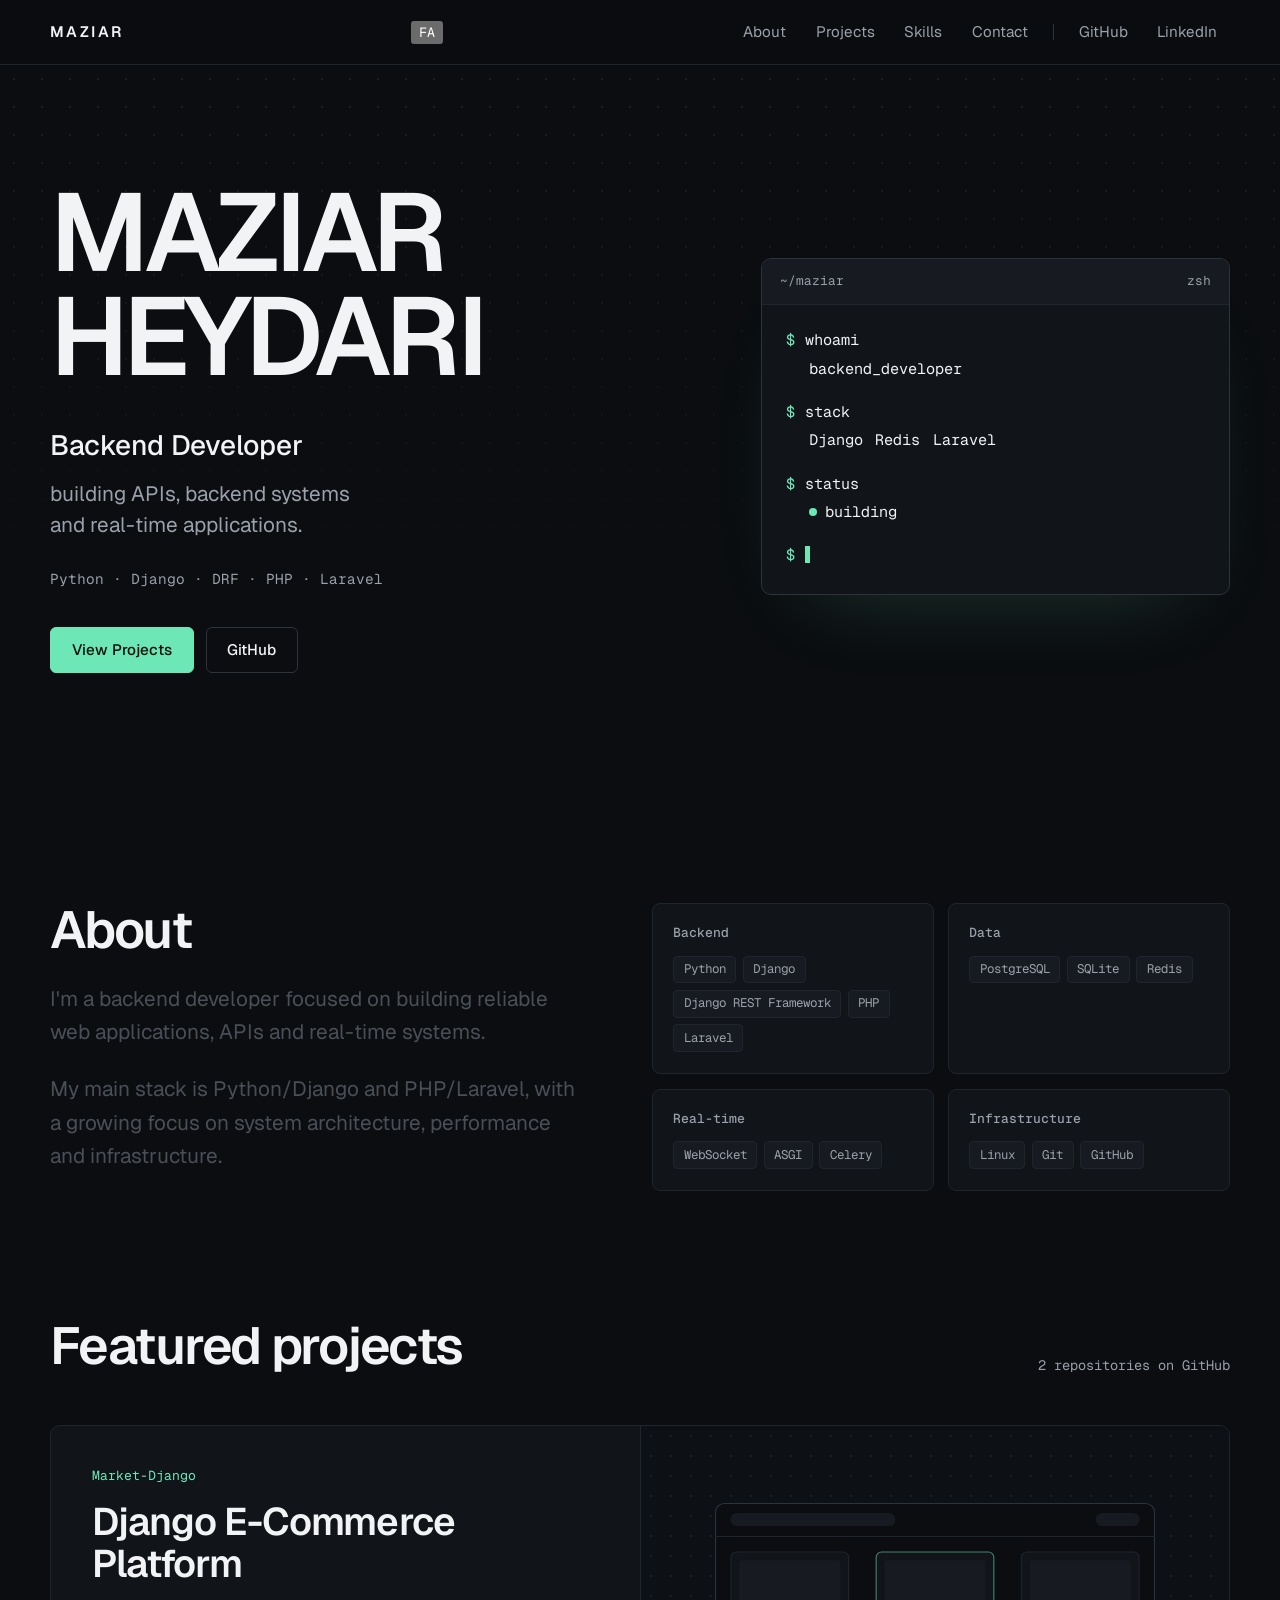
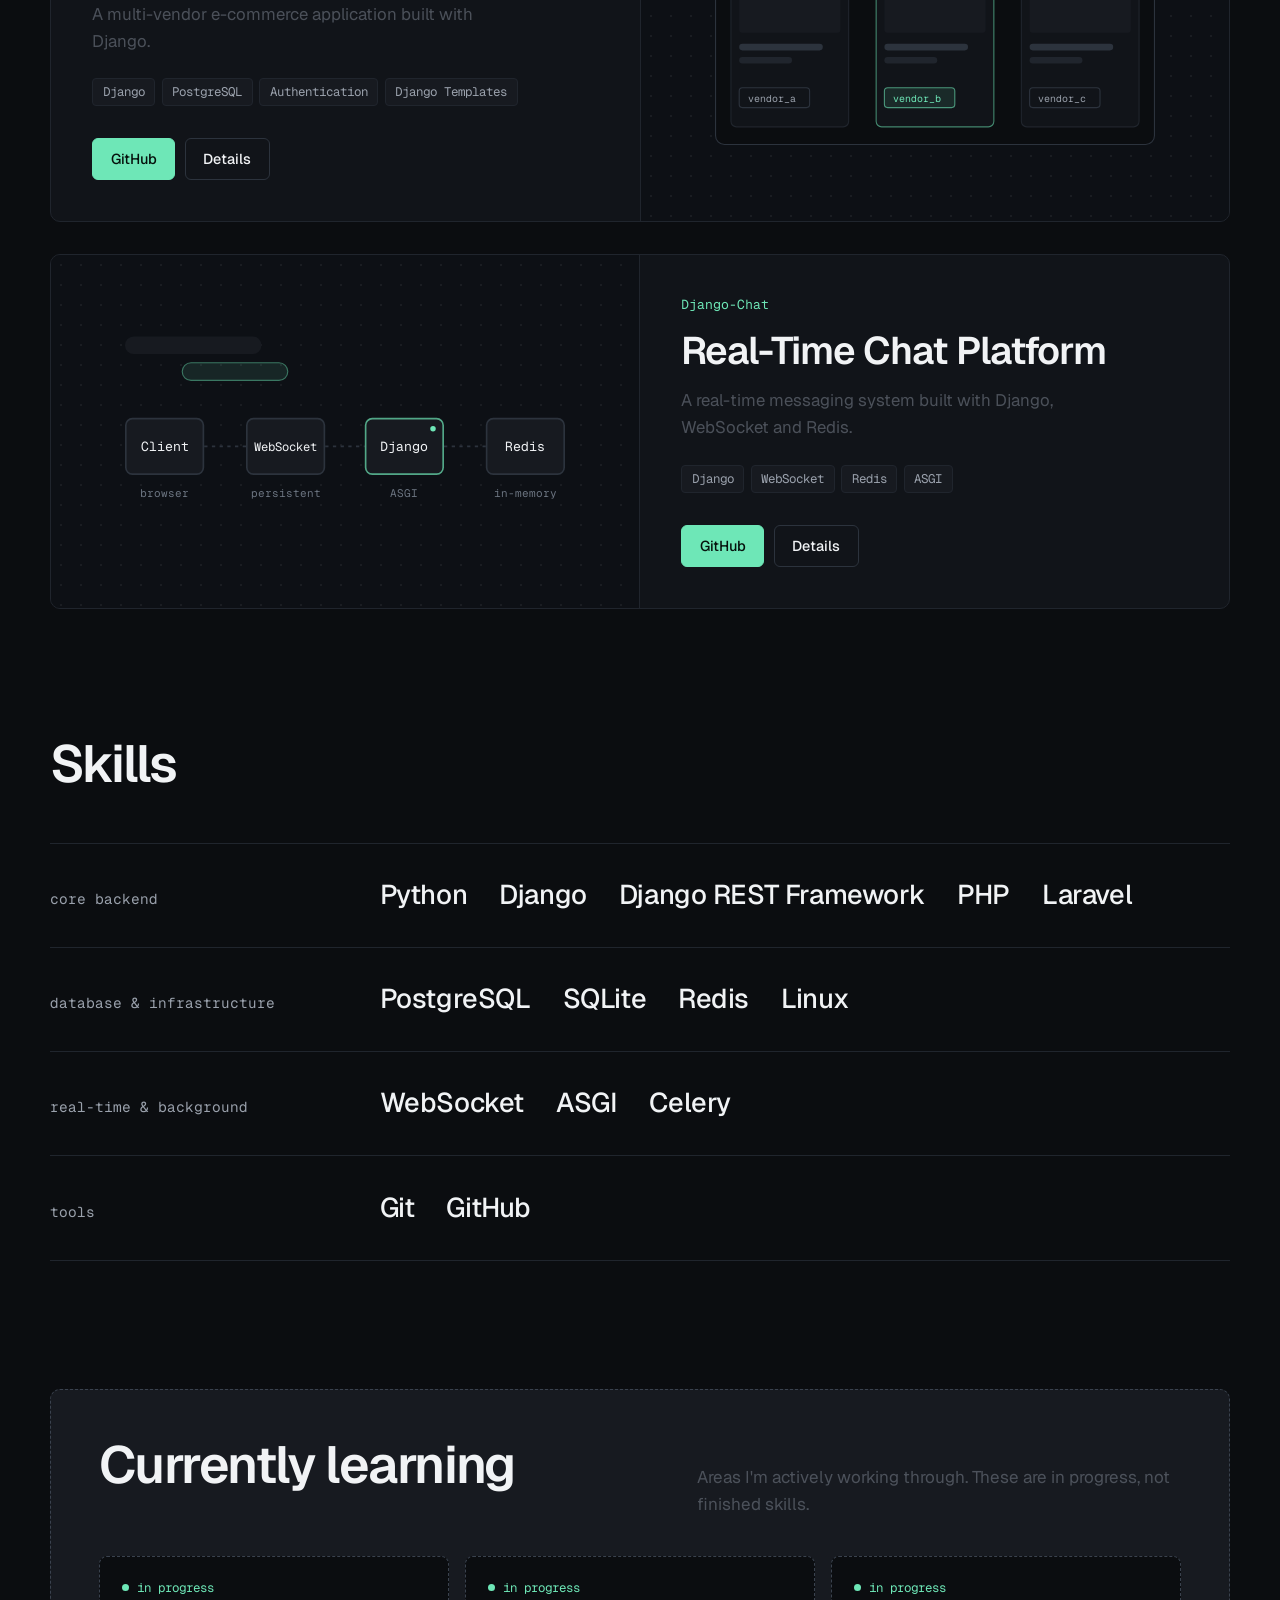
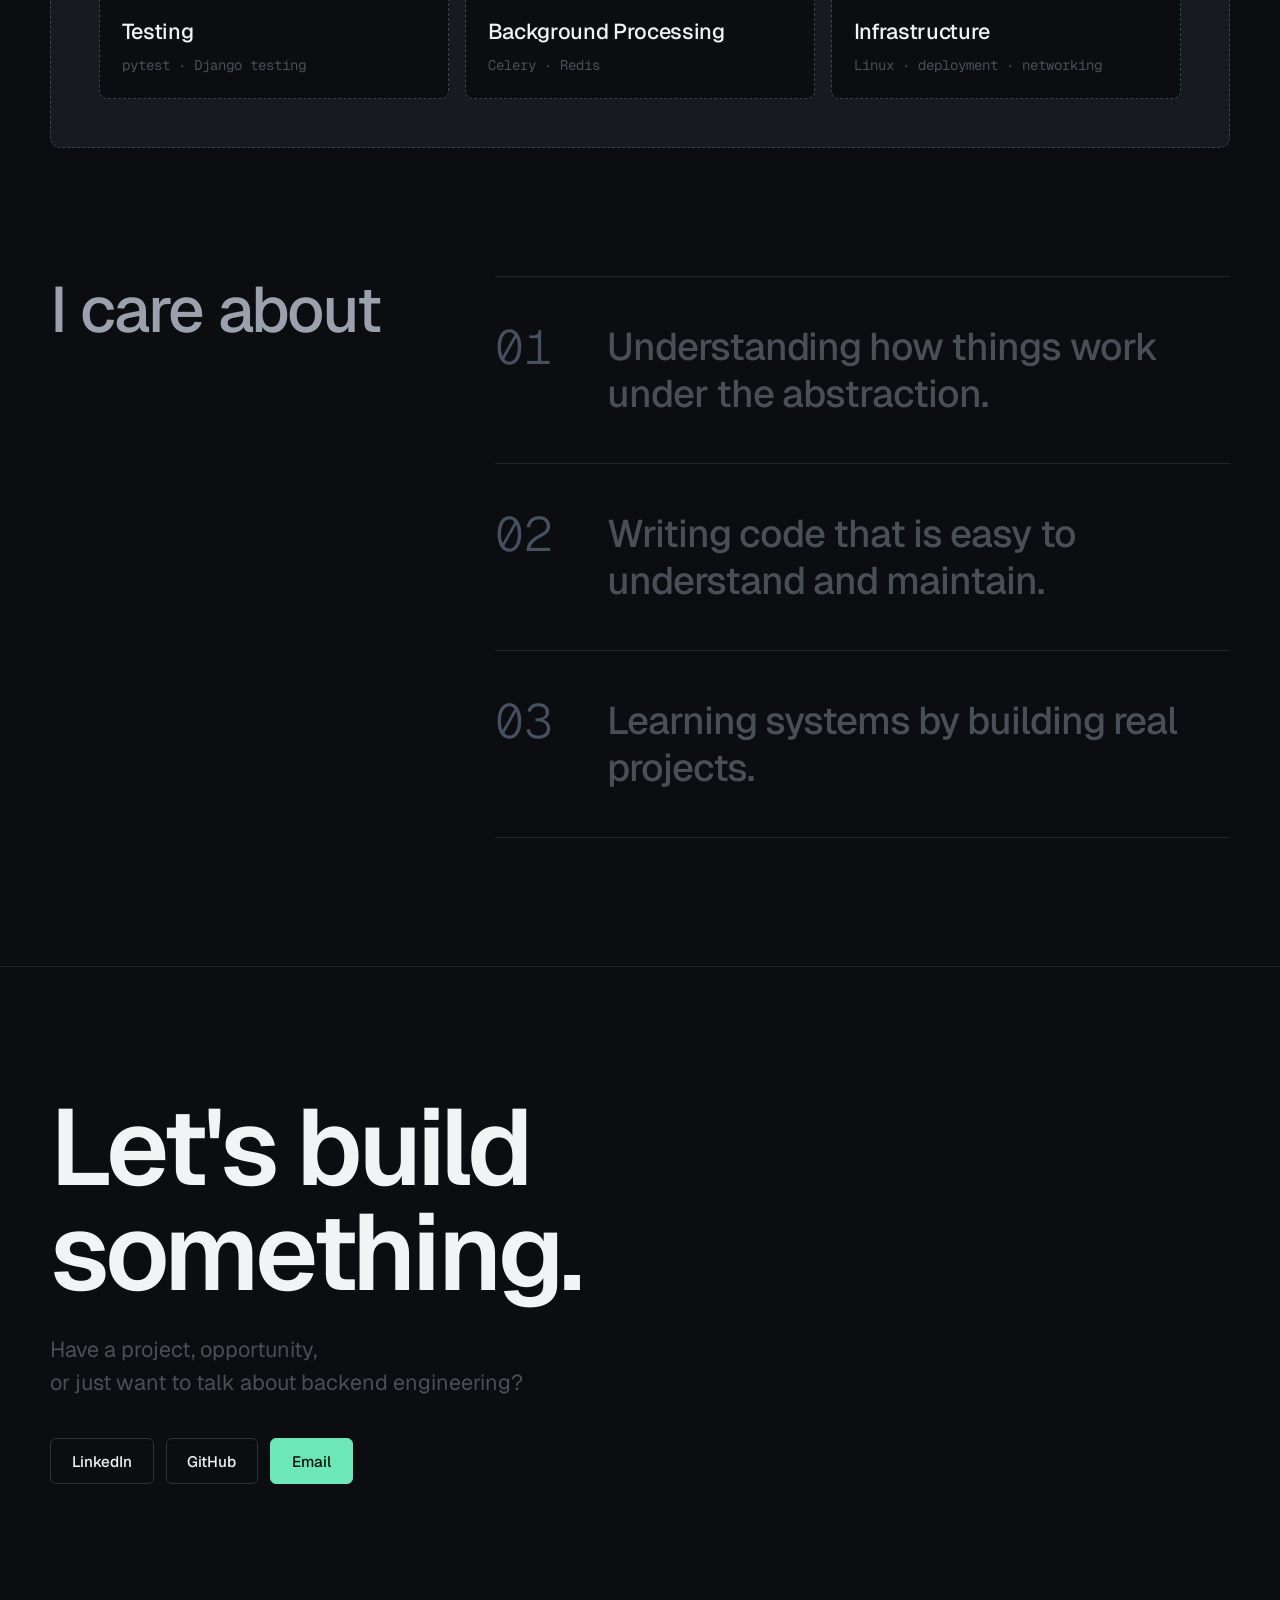
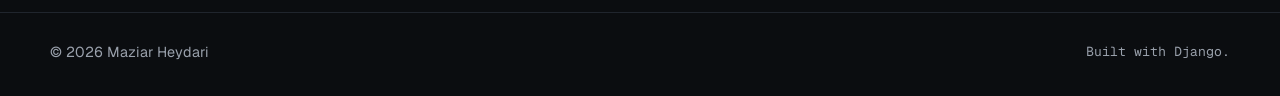
==== commit 1b16f110: "commit" ====
--- a/index.html
+++ b/index.html
@@ -11,618 +11,7 @@
 <link rel="preconnect" href="https://fonts.gstatic.com" crossorigin>
 <link href="https://fonts.googleapis.com/css2?family=Geist:wght@400;500;600&family=Geist+Mono:wght@400;500&family=Vazirmatn:wght@400;500;600&display=swap" rel="stylesheet">
 <script>document.documentElement.classList.add('js');</script>
-<style>
-  :root {
-    --bg: #0B0D10;
-    --surface: #111419;
-    --surface-2: #171A20;
-    --text: #F1F3F5;
-    --muted: #9AA1AC;
-    --accent: #6EE7B7;
-    --accent-soft: rgba(110, 231, 183, 0.10);
-    --line: #20252D;
-    --line-strong: #2C333D;
-
-    --sans: "Geist", system-ui, -apple-system, "Segoe UI", Roboto, "Helvetica Neue", Arial, sans-serif;
-    --sans-fa: "Vazirmatn", "Geist", system-ui, -apple-system, "Segoe UI", Tahoma, sans-serif;
-    --mono: "Geist Mono", ui-monospace, SFMono-Regular, Menlo, Consolas, "Liberation Mono", monospace;
-
-    --wrap: 1180px;
-    --gutter: clamp(1.25rem, 4vw, 2.5rem);
-    --section-y: clamp(4.5rem, 10vw, 8.5rem);
-    --nav-h: 64px;
-
-    color-scheme: dark;
-    box-sizing: border-box;
-    padding-top: env(safe-area-inset-top, 0px);
-    padding-bottom: env(safe-area-inset-bottom, 0px);
-  }
-  html {
-    scroll-padding-top: calc(env(safe-area-inset-top, 0px) + var(--nav-h) + 12px);
-    -webkit-text-size-adjust: 100%;
-    background: var(--bg);
-  }
-  @media (prefers-reduced-motion: no-preference) {
-    html { scroll-behavior: smooth; }
-  }
-  *, *::before, *::after { box-sizing: border-box; }
-  body {
-    margin: 0;
-    background: var(--bg);
-    color: var(--text);
-    font-family: var(--sans);
-    font-size: 1.0625rem;
-    line-height: 1.6;
-    -webkit-font-smoothing: antialiased;
-    text-rendering: optimizeLegibility;
-    overflow-x: clip;
-  }
-  html[lang="fa"] body { font-family: var(--sans-fa); }
-  html[lang="fa"] h1, html[lang="fa"] .role, html[lang="fa"] h2,
-  html[lang="fa"] .project h3, html[lang="fa"] .phil-list p,
-  html[lang="fa"] .contact h2, html[lang="fa"] .error-code + h2 {
-    letter-spacing: 0;
-  }
-  html[lang="fa"] h1 { text-transform: none; }
-
-  h1, h2, h3, p, ol, ul, dl, dd { margin: 0; padding: 0; }
-  ul, ol { list-style: none; }
-  a { color: inherit; text-decoration: none; }
-  .mono { font-family: var(--mono); }
-  ::selection { background: var(--accent); color: #06110c; }
-
-  /* Technical/code content always stays left-to-right, in both languages */
-  [dir="ltr"] { unicode-bidi: isolate; }
-
-  :focus-visible {
-    outline: 2px solid var(--accent);
-    outline-offset: 3px;
-    border-radius: 4px;
-  }
-
-  .wrap {
-    width: 100%;
-    max-width: calc(var(--wrap) + var(--gutter) * 2);
-    margin-inline: auto;
-    padding-inline: var(--gutter);
-  }
-  section { position: relative; }
-  .section { padding-block: var(--section-y); }
-
-  /* ---------- Navigation ---------- */
-  .nav {
-    position: sticky;
-    top: env(safe-area-inset-top, 0px);
-    z-index: 50;
-    background: rgba(11, 13, 16, 0.86);
-    backdrop-filter: blur(10px);
-    -webkit-backdrop-filter: blur(10px);
-    border-bottom: 1px solid var(--line);
-  }
-  .nav-inner {
-    height: var(--nav-h);
-    display: flex;
-    align-items: center;
-    justify-content: space-between;
-    gap: 1rem;
-  }
-  .brand {
-    font-family: var(--sans);
-    font-weight: 600;
-    letter-spacing: 0.16em;
-    font-size: 0.95rem;
-    flex: 0 0 auto;
-  }
-  .nav-right { display: flex; align-items: center; gap: 0.6rem; flex: 0 0 auto; }
-  .links { display: flex; align-items: center; gap: 0.25rem; }
-  .links a {
-    display: inline-flex;
-    align-items: center;
-    min-height: 40px;
-    padding: 0 0.8rem;
-    font-size: 0.95rem;
-    color: var(--muted);
-    border-radius: 6px;
-    transition: color .18s ease, background-color .18s ease;
-    white-space: nowrap;
-  }
-  .links a:hover { color: var(--text); background: var(--surface); }
-  .links .sep {
-    width: 1px; height: 16px; background: var(--line-strong); margin-inline: 0.5rem;
-  }
-  .menu-btn, .lang-btn {
-    display: none;
-    min-height: 44px;
-    padding: 0 0.9rem;
-    background: transparent;
-    color: var(--text);
-    border: 1px solid var(--line-strong);
-    border-radius: 6px;
-    font: 500 0.85rem var(--mono);
-    cursor: pointer;
-  }
-  .menu-btn { display: none; }
-  .lang-btn {
-    display: inline-flex;
-    align-items: center;
-    gap: 0.4rem;
-    direction: ltr;
-  }
-  .lang-btn:hover { border-color: var(--accent); background: var(--surface-2); }
-  .lang-btn .dot { width: 5px; height: 5px; border-radius: 50%; background: var(--accent); }
-
-  /* ---------- Buttons & tags ---------- */
-  .btn {
-    display: inline-flex;
-    align-items: center;
-    justify-content: center;
-    min-height: 46px;
-    padding: 0 1.3rem;
-    border-radius: 6px;
-    border: 1px solid var(--line-strong);
-    background: transparent;
-    color: var(--text);
-    font: 500 0.95rem var(--sans);
-    cursor: pointer;
-    transition: border-color .18s ease, background-color .18s ease, color .18s ease, filter .18s ease;
-  }
-  html[lang="fa"] .btn { font-family: var(--sans-fa); }
-  .btn:hover { border-color: var(--accent); background: var(--surface-2); }
-  .btn-primary { background: var(--accent); border-color: var(--accent); color: #06110c; }
-  .btn-primary:hover { background: var(--accent); filter: brightness(1.08); }
-  .btn-sm { min-height: 42px; padding: 0 1.1rem; font-size: 0.9rem; }
-
-  .tag {
-    display: inline-block;
-    padding: 0.22rem 0.6rem;
-    border: 1px solid var(--line);
-    background: var(--surface-2);
-    border-radius: 4px;
-    font: 400 0.78rem/1.5 var(--mono);
-    color: var(--muted);
-  }
-
-  /* ---------- Reveal ---------- */
-  html.js .reveal {
-    opacity: 0;
-    transform: translateY(14px);
-    transition: opacity .6s ease, transform .6s ease;
-  }
-  html.js .reveal.in { opacity: 1; transform: none; }
-
-  /* ---------- Hero ---------- */
-  .hero {
-    position: relative;
-    isolation: isolate;
-    padding-block: clamp(3.5rem, 9vw, 7.5rem) clamp(4rem, 8vw, 6.5rem);
-    overflow: hidden;
-  }
-  .hero::before {
-    content: "";
-    position: absolute;
-    inset: 0;
-    z-index: -1;
-    background-image: radial-gradient(rgba(255,255,255,0.07) 1px, transparent 1px);
-    background-size: 28px 28px;
-    -webkit-mask-image: linear-gradient(to bottom, #000 0%, transparent 85%);
-            mask-image: linear-gradient(to bottom, #000 0%, transparent 85%);
-  }
-  .hero-grid {
-    display: grid;
-    grid-template-columns: minmax(0, 1.15fr) minmax(0, 0.85fr);
-    gap: clamp(2rem, 6vw, 5rem);
-    align-items: center;
-  }
-  h1 {
-    font-size: clamp(2.6rem, 8vw, 6.4rem);
-    font-weight: 600;
-    line-height: 1;
-    letter-spacing: -0.04em;
-    text-transform: uppercase;
-  }
-  h1 span { display: block; }
-  .role {
-    margin-top: clamp(1.5rem, 3vw, 2.25rem);
-    font-size: clamp(1.35rem, 2.4vw, 1.75rem);
-    font-weight: 500;
-    letter-spacing: -0.01em;
-  }
-  .lede {
-    margin-top: 0.6rem;
-    max-width: 32ch;
-    color: var(--muted);
-    font-size: clamp(1.1rem, 1.8vw, 1.3rem);
-    line-height: 1.5;
-  }
-  .stack-line {
-    margin-top: 1.75rem;
-    font-size: 0.9rem;
-    color: var(--muted);
-    text-align: left;
-  }
-  .cta-row { margin-top: 2.25rem; display: flex; flex-wrap: wrap; gap: 0.75rem; }
-
-  /* Terminal card — always LTR, both languages */
-  .term {
-    background: var(--surface);
-    border: 1px solid var(--line-strong);
-    border-radius: 10px;
-    overflow: hidden;
-    box-shadow: 0 40px 90px -50px rgba(110, 231, 183, 0.22);
-    font-family: var(--mono);
-    direction: ltr;
-    text-align: left;
-  }
-  .term-bar {
-    display: flex;
-    align-items: center;
-    justify-content: space-between;
-    padding: 0.75rem 1.1rem;
-    border-bottom: 1px solid var(--line);
-    background: var(--surface-2);
-    font-size: 0.8rem;
-    color: var(--muted);
-  }
-  .term-body { padding: 1.4rem 1.5rem 1.6rem; font-size: 0.95rem; line-height: 1.7; }
-  .tl { margin: 0; }
-  .tl + .tl { margin-top: 0.15rem; }
-  .tl.gap { margin-top: 1.1rem; }
-  .tl .p { color: var(--accent); margin-right: 0.6rem; }
-  .tl .out { color: var(--text); display: block; padding-left: 1.4rem; }
-  .tl .out.dim { color: var(--muted); }
-  .out .gap-x { display: inline-block; width: 1.4ch; }
-  .status-dot {
-    display: inline-block;
-    width: 8px; height: 8px;
-    border-radius: 50%;
-    background: var(--accent);
-    margin-right: 0.55rem;
-    vertical-align: 0.05em;
-    box-shadow: 0 0 0 0 rgba(110, 231, 183, 0.5);
-  }
-  .cursor {
-    display: inline-block;
-    width: 0.6ch;
-    height: 1.1em;
-    vertical-align: -0.18em;
-    background: var(--accent);
-    animation: blink 1.1s steps(1) infinite;
-  }
-  @keyframes blink { 50% { opacity: 0; } }
-  @keyframes line-in {
-    from { opacity: 0; transform: translateY(4px); }
-    to { opacity: 1; transform: none; }
-  }
-  @keyframes soft-pulse {
-    0% { box-shadow: 0 0 0 0 rgba(110, 231, 183, 0.45); }
-    70%, 100% { box-shadow: 0 0 0 7px rgba(110, 231, 183, 0); }
-  }
-  html.js .term .tl {
-    opacity: 0;
-    animation: line-in .45s ease forwards;
-    animation-delay: var(--d, 0s);
-  }
-  .term .status-dot { animation: soft-pulse 2.4s ease-out infinite; }
-
-  /* ---------- Section heads ---------- */
-  .section-head {
-    display: flex;
-    align-items: flex-end;
-    justify-content: space-between;
-    gap: 1rem 2rem;
-    flex-wrap: wrap;
-    margin-bottom: clamp(2rem, 4vw, 3.25rem);
-  }
-  h2 {
-    font-size: clamp(2rem, 4.4vw, 3.25rem);
-    font-weight: 600;
-    line-height: 1.1;
-    letter-spacing: -0.03em;
-  }
-  .meta { font: 400 0.85rem var(--mono); color: var(--muted); direction: ltr; }
-
-  /* ---------- About ---------- */
-  .about-grid {
-    display: grid;
-    grid-template-columns: minmax(0, 1fr) minmax(0, 1.1fr);
-    gap: clamp(2.5rem, 6vw, 6rem);
-    align-items: start;
-  }
-  .about-copy p {
-    margin-top: 1.5rem;
-    max-width: 46ch;
-    font-size: clamp(1.1rem, 1.7vw, 1.3rem);
-    line-height: 1.7;
-    color: var(--muted);
-  }
-  .about-copy p:first-of-type { color: var(--text); }
-  .cat-grid { display: grid; grid-template-columns: repeat(2, minmax(0, 1fr)); gap: 0.9rem; }
-  .cat {
-    padding: 1.25rem 1.25rem 1.35rem;
-    background: var(--surface);
-    border: 1px solid var(--line);
-    border-radius: 8px;
-    transition: border-color .2s ease;
-  }
-  .cat:hover { border-color: var(--line-strong); }
-  .cat h3 {
-    font: 500 0.82rem var(--mono);
-    color: var(--muted);
-    margin-bottom: 0.9rem;
-    direction: ltr;
-    text-align: left;
-  }
-  .cat .tags { display: flex; flex-wrap: wrap; gap: 0.4rem; direction: ltr; text-align: left; }
-
-  /* ---------- Projects ---------- */
-  .projects { display: grid; gap: clamp(1.25rem, 2.5vw, 2rem); }
-  .project {
-    display: grid;
-    grid-template-columns: minmax(0, 1fr) minmax(0, 1fr);
-    background: var(--surface);
-    border: 1px solid var(--line);
-    border-radius: 10px;
-    overflow: hidden;
-    transition: border-color .25s ease;
-  }
-  .project:hover { border-color: rgba(110, 231, 183, 0.35); }
-  .project-body {
-    order: 1;
-    display: flex;
-    flex-direction: column;
-    padding: clamp(1.5rem, 3.2vw, 2.75rem);
-    min-width: 0;
-  }
-  .viz { order: 2; }
-  .project.reverse .viz { order: 0; border-left: 0; border-right: 1px solid var(--line); }
-  .project.reverse .project-body { order: 1; }
-  .repo { font: 400 0.82rem var(--mono); color: var(--accent); direction: ltr; display: inline-block; }
-  .project h3 {
-    margin-top: 1rem;
-    font-size: clamp(1.5rem, 2.9vw, 2.15rem);
-    font-weight: 600;
-    line-height: 1.2;
-    letter-spacing: -0.02em;
-  }
-  .project .desc {
-    margin-top: 1rem;
-    max-width: 40ch;
-    color: var(--muted);
-    font-size: 1.05rem;
-  }
-  .project .tags { margin-top: 1.5rem; display: flex; flex-wrap: wrap; gap: 0.4rem; direction: ltr; }
-  .project .actions { margin-top: auto; padding-top: 2rem; display: flex; flex-wrap: wrap; gap: 0.6rem; }
-
-  .viz {
-    position: relative;
-    display: flex;
-    align-items: center;
-    justify-content: center;
-    padding: clamp(1.25rem, 3vw, 2.25rem);
-    background-color: #0D1015;
-    background-image: radial-gradient(rgba(255,255,255,0.055) 1px, transparent 1px);
-    background-size: 20px 20px;
-    border-left: 1px solid var(--line);
-    min-height: 280px;
-    direction: ltr;
-  }
-  .viz svg { width: 100%; max-width: 440px; height: auto; display: block; overflow: visible; }
-  svg .svg-mono { font-family: var(--mono); }
-
-  .packet { opacity: 0; }
-  @media (prefers-reduced-motion: no-preference) {
-    .project:hover .packet,
-    .project:focus-within .packet { animation: travel 2.6s ease-in-out infinite; }
-  }
-  @keyframes travel {
-    0% { transform: translateX(0); opacity: 0; }
-    10% { opacity: 1; }
-    90% { opacity: 1; }
-    100% { transform: translateX(256px); opacity: 0; }
-  }
-
-  .details {
-    grid-column: 1 / -1;
-    order: 3;
-    display: grid;
-    grid-template-rows: 0fr;
-    transition: grid-template-rows .32s ease;
-    border-top: 0 solid var(--line);
-  }
-  .details.open { grid-template-rows: 1fr; border-top-width: 1px; }
-  .details-inner {
-    overflow: hidden;
-    visibility: hidden;
-    transition: visibility 0s linear .32s;
-  }
-  .details.open .details-inner { visibility: visible; transition-delay: 0s; }
-  .details dl {
-    display: grid;
-    grid-template-columns: max-content minmax(0, 1fr);
-    gap: 0.7rem 2rem;
-    padding: 1.5rem clamp(1.5rem, 3.2vw, 2.75rem) 1.75rem;
-    font-size: 0.95rem;
-  }
-  .details dt { font: 400 0.85rem var(--mono); color: var(--muted); padding-top: 0.05rem; direction: ltr; text-align: left; }
-  .details dd { color: var(--text); }
-  .details dd[dir="ltr"] { text-align: left; }
-
-  /* ---------- Skills ---------- */
-  .skill-rows { border-top: 1px solid var(--line); }
-  .skill-row {
-    display: grid;
-    grid-template-columns: minmax(0, 0.7fr) minmax(0, 2fr);
-    gap: 1rem 2rem;
-    padding-block: clamp(1.4rem, 2.6vw, 2.1rem);
-    border-bottom: 1px solid var(--line);
-    align-items: baseline;
-  }
-  .skill-row h3 { font: 400 0.9rem var(--mono); color: var(--muted); }
-  .skill-row ul {
-    display: flex;
-    flex-wrap: wrap;
-    gap: 0.35rem 2rem;
-    font-size: clamp(1.15rem, 2.1vw, 1.55rem);
-    font-weight: 500;
-    letter-spacing: -0.01em;
-    line-height: 1.35;
-    direction: ltr;
-    justify-content: flex-start;
-  }
-  .skill-row li { transition: color .2s ease; font-family: var(--sans); }
-  .skill-row li:hover { color: var(--accent); }
-
-  /* ---------- Currently learning ---------- */
-  .learning-wrap {
-    padding: clamp(1.5rem, 4vw, 3rem);
-    background: var(--surface-2);
-    border: 1px dashed #3a424e;
-    border-radius: 10px;
-  }
-  .learning-head { display: flex; align-items: baseline; justify-content: space-between; flex-wrap: wrap; gap: 0.75rem 2rem; }
-  .learning-head p { color: var(--muted); max-width: 44ch; }
-  .learn-grid {
-    margin-top: clamp(1.75rem, 3vw, 2.5rem);
-    display: grid;
-    grid-template-columns: repeat(3, minmax(0, 1fr));
-    gap: 1rem;
-  }
-  .learn {
-    padding: 1.35rem 1.35rem 1.5rem;
-    border: 1px dashed #3a424e;
-    border-radius: 8px;
-    background: var(--bg);
-  }
-  .learn .state { font: 400 0.78rem var(--mono); color: var(--accent); display: flex; align-items: center; }
-  .learn .state .status-dot { width: 7px; height: 7px; margin-right: 0.5rem; animation: none; }
-  .learn h3 { margin-top: 1.1rem; font-size: 1.25rem; font-weight: 500; letter-spacing: -0.01em; }
-  .learn .with { margin-top: 0.5rem; font: 400 0.88rem var(--mono); color: var(--muted); direction: ltr; text-align: left; }
-
-  /* ---------- Philosophy ---------- */
-  .phil-grid {
-    display: grid;
-    grid-template-columns: minmax(0, 0.8fr) minmax(0, 1.6fr);
-    gap: clamp(2rem, 6vw, 6rem);
-    align-items: start;
-  }
-  .phil-grid h2 {
-    position: sticky;
-    top: calc(env(safe-area-inset-top, 0px) + var(--nav-h) + 2rem);
-    color: var(--muted);
-    font-weight: 500;
-    font-size: clamp(2rem, 4.6vw, 3.4rem);
-  }
-  .phil-list { border-bottom: 1px solid var(--line); }
-  .phil-list li {
-    display: grid;
-    grid-template-columns: clamp(3.5rem, 8vw, 6rem) minmax(0, 1fr);
-    gap: 1rem;
-    align-items: start;
-    padding-block: clamp(1.75rem, 3.6vw, 2.9rem);
-    border-top: 1px solid var(--line);
-  }
-  .phil-list .n {
-    font: 300 clamp(1.8rem, 4vw, 3rem)/1 var(--mono);
-    color: #465060;
-    transition: color .25s ease;
-    direction: ltr;
-  }
-  .phil-list li:hover .n { color: var(--accent); }
-  .phil-list p {
-    max-width: 30ch;
-    font-size: clamp(1.35rem, 2.6vw, 2rem);
-    line-height: 1.35;
-    font-weight: 500;
-    letter-spacing: -0.015em;
-  }
-
-  /* ---------- Contact ---------- */
-  .contact { border-top: 1px solid var(--line); }
-  .contact h2 {
-    font-size: clamp(2.4rem, 7vw, 5.4rem);
-    line-height: 1.05;
-    letter-spacing: -0.03em;
-  }
-  .contact p {
-    margin-top: 1.75rem;
-    max-width: 34ch;
-    color: var(--muted);
-    font-size: clamp(1.1rem, 1.9vw, 1.35rem);
-    line-height: 1.5;
-  }
-  .contact .cta-row { margin-top: 2.5rem; }
-
-  /* ---------- Footer ---------- */
-  footer { border-top: 1px solid var(--line); padding-block: 1.75rem 2rem; }
-  .foot {
-    display: flex;
-    justify-content: space-between;
-    flex-wrap: wrap;
-    gap: 0.5rem 2rem;
-    font-size: 0.9rem;
-    color: var(--muted);
-  }
-  .foot .mono { font-size: 0.82rem; direction: ltr; }
-
-  /* ---------- Responsive ---------- */
-  @media (max-width: 960px) {
-    .hero-grid { grid-template-columns: minmax(0, 1fr); }
-    .term { max-width: 520px; }
-    .about-grid { grid-template-columns: minmax(0, 1fr); }
-    .project { grid-template-columns: minmax(0, 1fr); }
-    .project-body, .project.reverse .project-body { order: 1; }
-    .viz, .project.reverse .viz {
-      order: 2;
-      border-left: 0;
-      border-right: 0;
-      border-top: 1px solid var(--line);
-      min-height: 240px;
-    }
-    .learn-grid { grid-template-columns: minmax(0, 1fr); }
-    .phil-grid { grid-template-columns: minmax(0, 1fr); }
-    .phil-grid h2 { position: static; }
-    .skill-row { grid-template-columns: minmax(0, 1fr); gap: 0.6rem; }
-  }
-  @media (max-width: 860px) {
-    .menu-btn { display: inline-flex; align-items: center; }
-    .links {
-      display: none;
-      position: absolute;
-      top: 100%;
-      left: 0; right: 0;
-      flex-direction: column;
-      align-items: stretch;
-      gap: 0;
-      padding: 0.5rem var(--gutter) 1rem;
-      background: var(--bg);
-      border-bottom: 1px solid var(--line);
-    }
-    .links.open { display: flex; }
-    .links a { min-height: 48px; padding: 0 0.25rem; font-size: 1rem; border-radius: 0; border-bottom: 1px solid var(--line); }
-    .links a:hover { background: transparent; }
-    .links .sep { display: none; }
-  }
-  @media (max-width: 560px) {
-    body { font-size: 1rem; }
-    .cat-grid { grid-template-columns: minmax(0, 1fr); }
-    .cta-row .btn { flex: 1 1 auto; }
-    .project .actions .btn { flex: 1 1 auto; }
-    .details dl { grid-template-columns: minmax(0, 1fr); gap: 0.15rem; }
-    .details dd { margin-bottom: 0.7rem; }
-    .term-body { font-size: 0.88rem; padding: 1.15rem 1.15rem 1.3rem; }
-  }
-
-  @media (prefers-reduced-motion: reduce) {
-    *, *::before, *::after {
-      animation-duration: 0.001ms !important;
-      animation-iteration-count: 1 !important;
-      transition-duration: 0.001ms !important;
-    }
-    html.js .reveal { opacity: 1; transform: none; }
-    html.js .term .tl { opacity: 1; animation: none; }
-    .cursor { animation: none; }
-  }
-</style>
+<link rel="stylesheet" href="styles.css" type="text/css" />
 </head>
 <body>
 
--- a/styles.css
+++ b/styles.css
@@ -0,0 +1,629 @@
+/* <style> */
+  :root {
+    --bg: #0B0D10;
+    --surface: #111419;
+    --surface-2: #171A20;
+    --text: #F1F3F5;
+    --muted: #9AA1AC;
+    --accent: #6EE7B7;
+    --accent-soft: rgba(110, 231, 183, 0.10);
+    --line: #20252D;
+    --line-strong: #2C333D;
+
+    --sans: "Geist", system-ui, -apple-system, "Segoe UI", Roboto, "Helvetica Neue", Arial, sans-serif;
+    --mono: "Geist Mono", ui-monospace, SFMono-Regular, Menlo, Consolas, "Liberation Mono", monospace;
+
+    --wrap: 1180px;
+    --gutter: clamp(1.25rem, 4vw, 2.5rem);
+    --section-y: clamp(4.5rem, 10vw, 8.5rem);
+    --nav-h: 64px;
+
+    color-scheme: dark;
+    box-sizing: border-box;
+    padding-top: env(safe-area-inset-top, 0px);
+    padding-bottom: env(safe-area-inset-bottom, 0px);
+  }
+  html {
+    scroll-padding-top: calc(env(safe-area-inset-top, 0px) + var(--nav-h) + 12px);
+    -webkit-text-size-adjust: 100%;
+    background: var(--bg);
+  }
+  @media (prefers-reduced-motion: no-preference) {
+    html { scroll-behavior: smooth; }
+  }
+  *, *::before, *::after {
+    box-sizing: border-box;
+    cursor: default;
+    user-select: none;
+    -webkit-user-select: none;
+    -webkit-touch-callout: none;
+  }
+  body {
+    margin: 0;
+    background: var(--bg);
+    color: var(--text);
+    font-family: var(--sans);
+    font-size: 1.0625rem;
+    line-height: 1.6;
+    -webkit-font-smoothing: antialiased;
+    text-rendering: optimizeLegibility;
+    overflow-x: clip;
+  }
+  h1, h2, h3, p, ol, ul, dl, dd { margin: 0; padding: 0; }
+  ul, ol { list-style: none; }
+  a { color: inherit; text-decoration: none; }
+  a, button { cursor: pointer; }
+  .mono { font-family: var(--mono); }
+  ::selection { background: transparent; color: inherit; }
+
+  :focus-visible {
+    outline: 2px solid var(--accent);
+    outline-offset: 3px;
+    border-radius: 4px;
+  }
+
+  .wrap {
+    width: 100%;
+    max-width: calc(var(--wrap) + var(--gutter) * 2);
+    margin-inline: auto;
+    padding-inline: var(--gutter);
+  }
+  section { position: relative; }
+  .section { padding-block: var(--section-y); }
+
+  /* ---------- Navigation ---------- */
+  .nav {
+    position: sticky;
+    top: env(safe-area-inset-top, 0px);
+    z-index: 50;
+    background: rgba(11, 13, 16, 0.86);
+    backdrop-filter: blur(10px);
+    -webkit-backdrop-filter: blur(10px);
+    border-bottom: 1px solid var(--line);
+  }
+  .nav-inner {
+    height: var(--nav-h);
+    display: flex;
+    align-items: center;
+    justify-content: space-between;
+  }
+  .brand {
+    font-weight: 600;
+    letter-spacing: 0.16em;
+    font-size: 0.95rem;
+  }
+  .links { display: flex; align-items: center; gap: 0.25rem; }
+  .links a {
+    display: inline-flex;
+    align-items: center;
+    min-height: 40px;
+    padding: 0 0.8rem;
+    font-size: 0.95rem;
+    color: var(--muted);
+    border-radius: 6px;
+    transition: color .3s ease-in-out, background-color .3s ease-in-out;
+  }
+  .links a:hover { color: var(--text); background: var(--surface); }
+  .links .sep {
+    width: 1px; height: 16px; background: var(--line-strong); margin-inline: 0.5rem;
+  }
+  .menu-btn {
+    display: none;
+    min-height: 44px;
+    padding: 0 0.9rem;
+    background: transparent;
+    color: var(--text);
+    border: 1px solid var(--line-strong);
+    border-radius: 6px;
+    font: 500 0.85rem var(--mono);
+    cursor: pointer;
+  }
+
+  /* ---------- Buttons & tags ---------- */
+  .btn {
+    display: inline-flex;
+    align-items: center;
+    justify-content: center;
+    min-height: 46px;
+    padding: 0 1.3rem;
+    border-radius: 6px;
+    border: 1px solid var(--line-strong);
+    background: transparent;
+    color: var(--text);
+    font: 500 0.95rem var(--sans);
+    cursor: pointer;
+    transition: border-color .3s ease-in-out, background-color .3s ease-in-out, color .3s ease-in-out, filter .3s ease-in-out;
+  }
+  .btn:hover { border-color: var(--accent); background: var(--surface-2); }
+  .btn-primary { background: var(--accent); border-color: var(--accent); color: #06110c; }
+  .btn-primary:hover { background: var(--accent); filter: brightness(1.08); }
+  .btn-sm { min-height: 42px; padding: 0 1.1rem; font-size: 0.9rem; }
+
+  .tag {
+    display: inline-block;
+    padding: 0.22rem 0.6rem;
+    border: 1px solid var(--line);
+    background: var(--surface-2);
+    border-radius: 4px;
+    font: 400 0.78rem/1.5 var(--mono);
+    color: var(--muted);
+    transition: color .3s ease-in-out, border-color .3s ease-in-out, background-color .3s ease-in-out;
+  }
+  .tag:hover {
+    color: var(--accent);
+    border-color: rgba(110, 231, 183, 0.45);
+    background: var(--accent-soft);
+  }
+
+  /* ---------- Reveal ---------- */
+  html.js .reveal {
+    opacity: 0;
+    transform: translateY(14px);
+    transition: opacity .6s ease, transform .6s ease;
+  }
+  html.js .reveal.in { opacity: 1; transform: none; }
+
+  /* ---------- Hero ---------- */
+  .hero {
+    position: relative;
+    isolation: isolate;
+    padding-block: clamp(3.5rem, 9vw, 7.5rem) clamp(4rem, 8vw, 6.5rem);
+    overflow: hidden;
+  }
+  .hero::before {
+    content: "";
+    position: absolute;
+    inset: 0;
+    z-index: -1;
+    background-image: radial-gradient(rgba(255,255,255,0.07) 1px, transparent 1px);
+    background-size: 28px 28px;
+    -webkit-mask-image: linear-gradient(to bottom, #000 0%, transparent 85%);
+            mask-image: linear-gradient(to bottom, #000 0%, transparent 85%);
+  }
+  .hero-grid {
+    display: grid;
+    grid-template-columns: minmax(0, 1.15fr) minmax(0, 0.85fr);
+    gap: clamp(2rem, 6vw, 5rem);
+    align-items: center;
+  }
+  h1 {
+    font-size: clamp(2.9rem, 8.6vw, 7rem);
+    font-weight: 600;
+    line-height: 0.94;
+    letter-spacing: -0.04em;
+    text-transform: uppercase;
+  }
+  h1 span { display: block; }
+  .role {
+    margin-top: clamp(1.5rem, 3vw, 2.25rem);
+    font-size: clamp(1.35rem, 2.4vw, 1.75rem);
+    font-weight: 500;
+    letter-spacing: -0.01em;
+  }
+  .lede {
+    margin-top: 0.6rem;
+    max-width: 32ch;
+    color: var(--muted);
+    font-size: clamp(1.1rem, 1.8vw, 1.3rem);
+    line-height: 1.5;
+  }
+  .stack-line {
+    margin-top: 1.75rem;
+    font-size: 0.9rem;
+    color: var(--muted);
+  }
+  .cta-row { margin-top: 2.25rem; display: flex; flex-wrap: wrap; gap: 0.75rem; }
+
+  /* Terminal card */
+  .term {
+    background: var(--surface);
+    border: 1px solid var(--line-strong);
+    border-radius: 10px;
+    overflow: hidden;
+    box-shadow: 0 40px 90px -50px rgba(110, 231, 183, 0.22);
+    font-family: var(--mono);
+  }
+  .term-bar {
+    display: flex;
+    align-items: center;
+    justify-content: space-between;
+    padding: 0.75rem 1.1rem;
+    border-bottom: 1px solid var(--line);
+    background: var(--surface-2);
+    font-size: 0.8rem;
+    color: var(--muted);
+  }
+  .term-body { padding: 1.4rem 1.5rem 1.6rem; font-size: 0.95rem; line-height: 1.7; }
+  .tl { margin: 0; }
+  .tl + .tl { margin-top: 0.15rem; }
+  .tl.gap { margin-top: 1.1rem; }
+  .tl .p { color: var(--accent); margin-right: 0.6rem; }
+  .tl .out { color: var(--text); display: block; padding-left: 1.4rem; }
+  .tl .out.dim { color: var(--muted); }
+  .out .gap-x { display: inline-block; width: 1.4ch; }
+  .status-dot {
+    display: inline-block;
+    width: 8px; height: 8px;
+    border-radius: 50%;
+    background: var(--accent);
+    margin-right: 0.55rem;
+    vertical-align: 0.05em;
+    box-shadow: 0 0 0 0 rgba(110, 231, 183, 0.5);
+  }
+  .cursor {
+    display: inline-block;
+    width: 0.6ch;
+    height: 1.1em;
+    vertical-align: -0.18em;
+    background: var(--accent);
+    animation: blink 1.1s steps(1) infinite;
+  }
+  @keyframes blink { 50% { opacity: 0; } }
+  @keyframes line-in {
+    from { opacity: 0; transform: translateY(4px); }
+    to { opacity: 1; transform: none; }
+  }
+  @keyframes soft-pulse {
+    0% { box-shadow: 0 0 0 0 rgba(110, 231, 183, 0.45); }
+    70%, 100% { box-shadow: 0 0 0 7px rgba(110, 231, 183, 0); }
+  }
+  html.js .term .tl {
+    opacity: 0;
+    animation: line-in .45s ease forwards;
+    animation-delay: var(--d, 0s);
+  }
+  .term .status-dot { animation: soft-pulse 2.4s ease-out infinite; }
+
+  /* ---------- Section heads ---------- */
+  .section-head {
+    display: flex;
+    align-items: flex-end;
+    justify-content: space-between;
+    gap: 1rem 2rem;
+    flex-wrap: wrap;
+    margin-bottom: clamp(2rem, 4vw, 3.25rem);
+  }
+  h2 {
+    font-size: clamp(2rem, 4.4vw, 3.25rem);
+    font-weight: 600;
+    line-height: 1.05;
+    letter-spacing: -0.03em;
+  }
+  .meta { font: 400 0.85rem var(--mono); color: var(--muted); }
+
+  /* ---------- About ---------- */
+  .about-grid {
+    display: grid;
+    grid-template-columns: minmax(0, 1fr) minmax(0, 1.1fr);
+    gap: clamp(2.5rem, 6vw, 6rem);
+    align-items: start;
+  }
+  .about-copy p {
+    margin-top: 1.5rem;
+    max-width: 46ch;
+    font-size: clamp(1.1rem, 1.7vw, 1.3rem);
+    line-height: 1.6;
+    color: var(--muted);
+  }
+  .cat-grid { display: grid; grid-template-columns: repeat(2, minmax(0, 1fr)); gap: 0.9rem; }
+  .cat {
+    padding: 1.25rem 1.25rem 1.35rem;
+    background: var(--surface);
+    border: 1px solid var(--line);
+    border-radius: 8px;
+    transition: border-color .2s ease;
+  }
+  .cat:hover { border-color: var(--line-strong); }
+  .cat h3 {
+    font: 500 0.82rem var(--mono);
+    color: var(--muted);
+    margin-bottom: 0.9rem;
+  }
+  .cat .tags { display: flex; flex-wrap: wrap; gap: 0.4rem; }
+
+  /* ---------- Projects ---------- */
+  .projects { display: grid; gap: clamp(1.25rem, 2.5vw, 2rem); }
+  .project {
+    display: grid;
+    grid-template-columns: minmax(0, 1fr) minmax(0, 1fr);
+    background: var(--surface);
+    border: 1px solid var(--line);
+    border-radius: 10px;
+    overflow: hidden;
+    transition: border-color .25s ease;
+  }
+  .project:hover { border-color: rgba(110, 231, 183, 0.35); }
+  .project-body {
+    order: 1;
+    display: flex;
+    flex-direction: column;
+    padding: clamp(1.5rem, 3.2vw, 2.75rem);
+    min-width: 0;
+  }
+  .viz { order: 2; }
+  .project.reverse .viz { order: 0; border-left: 0; border-right: 1px solid var(--line); }
+  .project.reverse .project-body { order: 1; }
+  .repo { font: 400 0.82rem var(--mono); color: var(--accent); }
+  .project h3 {
+    margin-top: 1rem;
+    font-size: clamp(1.65rem, 3.2vw, 2.4rem);
+    font-weight: 600;
+    line-height: 1.1;
+    letter-spacing: -0.025em;
+  }
+  .project .desc {
+    margin-top: 1rem;
+    max-width: 40ch;
+    color: var(--muted);
+    font-size: 1.05rem;
+  }
+  .project .tags { margin-top: 1.5rem; display: flex; flex-wrap: wrap; gap: 0.4rem; }
+  .project .actions { margin-top: auto; padding-top: 2rem; display: flex; flex-wrap: wrap; gap: 0.6rem; }
+
+  .viz {
+    position: relative;
+    display: flex;
+    align-items: center;
+    justify-content: center;
+    padding: clamp(1.25rem, 3vw, 2.25rem);
+    background-color: #0D1015;
+    background-image: radial-gradient(rgba(255,255,255,0.055) 1px, transparent 1px);
+    background-size: 20px 20px;
+    border-left: 1px solid var(--line);
+    min-height: 280px;
+  }
+  .viz svg { width: 100%; max-width: 440px; height: auto; display: block; overflow: visible; }
+  .viz .cap {
+    position: absolute;
+    left: 1rem; bottom: 0.8rem;
+    font: 400 0.72rem var(--mono);
+    color: #5b6470;
+  }
+  svg .svg-mono { font-family: var(--mono); }
+
+  /* Chat flow packet: animates only while the card is hovered or focused */
+  .packet { opacity: 0; }
+  @media (prefers-reduced-motion: no-preference) {
+    .project:hover .packet,
+    .project:focus-within .packet { animation: travel 2.6s ease-in-out infinite; }
+  }
+  @keyframes travel {
+    0% { transform: translateX(0); opacity: 0; }
+    10% { opacity: 1; }
+    90% { opacity: 1; }
+    100% { transform: translateX(256px); opacity: 0; }
+  }
+
+  .details {
+    grid-column: 1 / -1;
+    order: 3;
+    display: grid;
+    grid-template-rows: 0fr;
+    transition: grid-template-rows .32s ease;
+    border-top: 0 solid var(--line);
+  }
+  .details.open { grid-template-rows: 1fr; border-top-width: 1px; }
+  .details-inner {
+    overflow: hidden;
+    visibility: hidden;
+    transition: visibility 0s linear .32s;
+  }
+  .details.open .details-inner { visibility: visible; transition-delay: 0s; }
+  .details dl {
+    display: grid;
+    grid-template-columns: max-content minmax(0, 1fr);
+    gap: 0.7rem 2rem;
+    padding: 1.5rem clamp(1.5rem, 3.2vw, 2.75rem) 1.75rem;
+    font-size: 0.95rem;
+  }
+  .details dt { font: 400 0.85rem var(--mono); color: var(--muted); padding-top: 0.05rem; }
+  .details dd { color: var(--text); }
+
+  /* ---------- Skills ---------- */
+  .skill-rows { border-top: 1px solid var(--line); }
+  .skill-row {
+    display: grid;
+    grid-template-columns: minmax(0, 0.7fr) minmax(0, 2fr);
+    gap: 1rem 2rem;
+    padding-block: clamp(1.4rem, 2.6vw, 2.1rem);
+    border-bottom: 1px solid var(--line);
+    align-items: baseline;
+  }
+  .skill-row h3 { font: 400 0.9rem var(--mono); color: var(--muted); }
+  .skill-row ul {
+    display: flex;
+    flex-wrap: wrap;
+    gap: 0.35rem 2rem;
+    font-size: clamp(1.25rem, 2.3vw, 1.7rem);
+    font-weight: 500;
+    letter-spacing: -0.015em;
+    line-height: 1.35;
+  }
+  .skill-row li { transition: color .2s ease; }
+  .skill-row li:hover { color: var(--accent); }
+
+  /* ---------- Currently learning ---------- */
+  .learning-wrap {
+    padding: clamp(1.5rem, 4vw, 3rem);
+    background: var(--surface-2);
+    border: 1px dashed #3a424e;
+    border-radius: 10px;
+  }
+  .learning-head { display: flex; align-items: baseline; justify-content: space-between; flex-wrap: wrap; gap: 0.75rem 2rem; }
+  .learning-head p { color: var(--muted); max-width: 44ch; }
+  .learn-grid {
+    margin-top: clamp(1.75rem, 3vw, 2.5rem);
+    display: grid;
+    grid-template-columns: repeat(3, minmax(0, 1fr));
+    gap: 1rem;
+  }
+  .learn {
+    padding: 1.35rem 1.35rem 1.5rem;
+    border: 1px dashed #3a424e;
+    border-radius: 8px;
+    background: var(--bg);
+    transition: border-color .22s ease, background-color .22s ease, transform .22s ease, box-shadow .22s ease, opacity .22s ease;
+  }
+  .learn .state { font: 400 0.78rem var(--mono); color: var(--accent); display: flex; align-items: center; }
+  .learn .state .status-dot { width: 7px; height: 7px; margin-right: 0.5rem; animation: none; }
+  .learn h3 { margin-top: 1.1rem; font-size: 1.35rem; font-weight: 500; letter-spacing: -0.015em; transition: color .22s ease; }
+  .learn .with { margin-top: 0.5rem; font: 400 0.88rem var(--mono); color: var(--muted); transition: color .22s ease; }
+  @media (hover: hover) {
+    .learn-grid:hover .learn { opacity: 0.5; }
+    .learn:hover {
+      opacity: 1;
+      border-style: solid;
+      border-color: rgba(110, 231, 183, 0.5);
+      background: linear-gradient(165deg, rgba(110, 231, 183, 0.1), var(--bg) 62%);
+      box-shadow: inset 3px 0 0 var(--accent), 0 14px 32px -18px rgba(110, 231, 183, 0.4);
+    }
+    .learn:hover h3 { color: var(--accent); }
+    .learn:hover .with { color: var(--text); }
+    .learn:hover .status-dot { animation: soft-pulse 2s ease-out infinite; }
+  }
+  @media (hover: hover) and (prefers-reduced-motion: no-preference) {
+    .learn:hover { transform: translateY(-4px); }
+  }
+
+  /* ---------- Philosophy ---------- */
+  .phil-grid {
+    display: grid;
+    grid-template-columns: minmax(0, 0.8fr) minmax(0, 1.6fr);
+    gap: clamp(2rem, 6vw, 6rem);
+    align-items: start;
+  }
+  .phil-grid h2 {
+    position: sticky;
+    top: calc(env(safe-area-inset-top, 0px) + var(--nav-h) + 2rem);
+    color: var(--muted);
+    font-weight: 500;
+    font-size: clamp(2.2rem, 5vw, 4rem);
+  }
+  .phil-list { border-bottom: 1px solid var(--line); }
+  .phil-list li {
+    display: grid;
+    grid-template-columns: clamp(3.5rem, 8vw, 6rem) minmax(0, 1fr);
+    gap: 1rem;
+    align-items: start;
+    padding-block: clamp(1.75rem, 3.6vw, 2.9rem);
+    border-top: 1px solid var(--line);
+  }
+  .phil-list .n {
+    font: 300 clamp(1.8rem, 4vw, 3rem)/1 var(--mono);
+    color: #465060;
+    transition: color .25s ease;
+  }
+  .phil-list li:hover .n { color: var(--accent); }
+  .phil-list p {
+    max-width: 24ch;
+    font-size: clamp(1.55rem, 3vw, 2.4rem);
+    line-height: 1.22;
+    font-weight: 500;
+    letter-spacing: -0.025em;
+  }
+
+  /* ---------- Contact ---------- */
+  .contact { border-top: 1px solid var(--line); }
+  .contact h2 {
+    font-size: clamp(2.75rem, 8.4vw, 6.75rem);
+    line-height: 0.98;
+    letter-spacing: -0.04em;
+  }
+  .contact p {
+    margin-top: 1.75rem;
+    max-width: 34ch;
+    color: var(--muted);
+    font-size: clamp(1.1rem, 1.9vw, 1.35rem);
+    line-height: 1.5;
+  }
+  .contact .cta-row { margin-top: 2.5rem; }
+
+  .about-copy.reveal p,
+  .project.reveal p,
+  .learning-wrap.reveal p,
+  .phil-list .reveal p,
+  .wrap.reveal p {
+    color: rgba(88, 94, 104, 0.82);
+    transition: color .3s ease-in-out;
+  }
+  @media (hover: hover) {
+    .about-copy.reveal:hover p,
+    .project.reveal:hover p,
+    .learning-wrap.reveal:hover p,
+    .phil-list .reveal:hover p,
+    .wrap.reveal:hover p {
+      color: var(--text);
+    }
+  }
+
+  /* ---------- Footer ---------- */
+  footer { border-top: 1px solid var(--line); padding-block: 1.75rem 2rem; }
+  .foot {
+    display: flex;
+    justify-content: space-between;
+    flex-wrap: wrap;
+    gap: 0.5rem 2rem;
+    font-size: 0.9rem;
+    color: var(--muted);
+  }
+  .foot .mono { font-size: 0.82rem; }
+
+  /* ---------- Responsive ---------- */
+  @media (max-width: 960px) {
+    .hero-grid { grid-template-columns: minmax(0, 1fr); }
+    .term { max-width: 520px; }
+    .about-grid { grid-template-columns: minmax(0, 1fr); }
+    .project { grid-template-columns: minmax(0, 1fr); }
+    .project-body, .project.reverse .project-body { order: 1; }
+    .viz, .project.reverse .viz {
+      order: 2;
+      border-left: 0;
+      border-right: 0;
+      border-top: 1px solid var(--line);
+      min-height: 240px;
+    }
+    .learn-grid { grid-template-columns: minmax(0, 1fr); }
+    .phil-grid { grid-template-columns: minmax(0, 1fr); }
+    .phil-grid h2 { position: static; }
+    .skill-row { grid-template-columns: minmax(0, 1fr); gap: 0.6rem; }
+  }
+  @media (max-width: 860px) {
+    .menu-btn { display: inline-flex; align-items: center; }
+    .links {
+      display: none;
+      position: absolute;
+      top: 100%;
+      left: 0; right: 0;
+      flex-direction: column;
+      align-items: stretch;
+      gap: 0;
+      padding: 0.5rem var(--gutter) 1rem;
+      background: var(--bg);
+      border-bottom: 1px solid var(--line);
+    }
+    .links.open { display: flex; }
+    .links a { min-height: 48px; padding: 0 0.25rem; font-size: 1rem; border-radius: 0; border-bottom: 1px solid var(--line); }
+    .links a:hover { background: transparent; }
+    .links .sep { display: none; }
+  }
+  @media (max-width: 560px) {
+    body { font-size: 1rem; }
+    .cat-grid { grid-template-columns: minmax(0, 1fr); }
+    .cta-row .btn { flex: 1 1 auto; }
+    .project .actions .btn { flex: 1 1 auto; }
+    .details dl { grid-template-columns: minmax(0, 1fr); gap: 0.15rem; }
+    .details dd { margin-bottom: 0.7rem; }
+    .term-body { font-size: 0.88rem; padding: 1.15rem 1.15rem 1.3rem; }
+  }
+
+  @media (prefers-reduced-motion: reduce) {
+    *, *::before, *::after {
+      animation-duration: 0.001ms !important;
+      animation-iteration-count: 1 !important;
+      transition-duration: 0.001ms !important;
+    }
+    html.js .reveal { opacity: 1; transform: none; }
+    html.js .term .tl { opacity: 1; animation: none; }
+    .cursor { animation: none; }
+  }
+/* </style> */
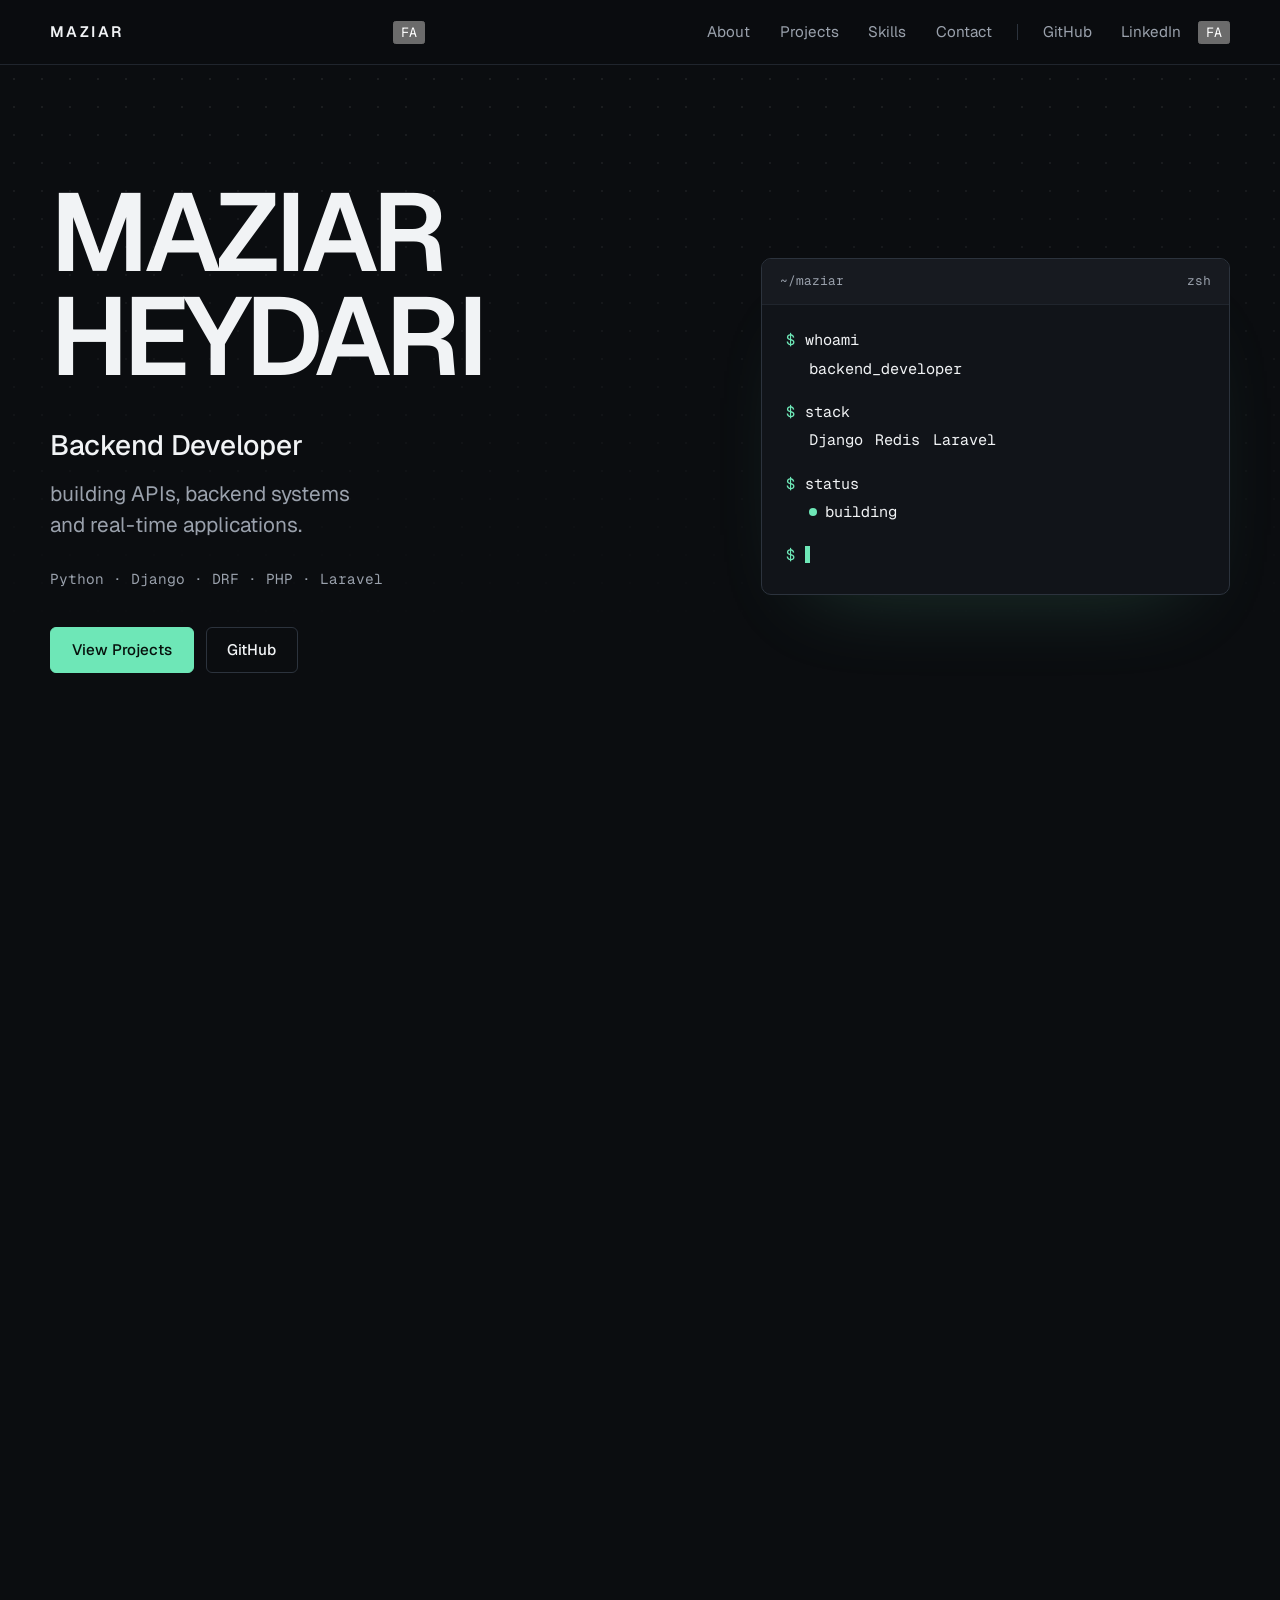
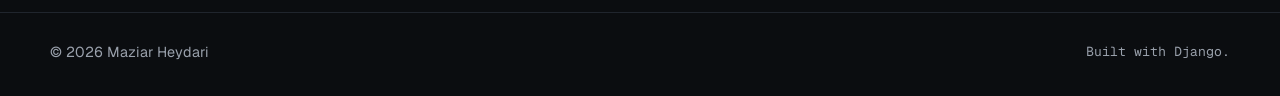
==== commit 00c15721: "commit" ====
--- a/index.html
+++ b/index.html
@@ -19,8 +19,8 @@
   <div class="wrap nav-inner">
     <a class="brand" href="#top" aria-label="Maziar, back to top">MAZIAR</a>
     <div class="nav-right">
-      <button class="lang-btn mono" type="button" id="lang-toggle" aria-label="Switch language">
-        <span class="dot" aria-hidden="true"></span><span id="lang-toggle-label">FA</span>
+      <button class="lang-btn lang-btn--mobile mono" type="button" aria-label="Switch language">
+        <span class="dot" aria-hidden="true"></span><span class="lang-toggle-label">FA</span>
       </button>
       <button class="menu-btn" type="button" aria-expanded="false" aria-controls="nav-links" data-i18n="nav.menu">Menu</button>
     </div>
@@ -32,6 +32,9 @@
       <span class="sep" aria-hidden="true"></span>
       <a href="#" data-link="github" data-i18n="nav.github">GitHub</a>
       <a href="#" data-link="linkedin" data-i18n="nav.linkedin">LinkedIn</a>
+      <button class="lang-btn lang-btn--desktop mono" type="button" aria-label="Switch language">
+        <span class="dot" aria-hidden="true"></span><span class="lang-toggle-label">FA</span>
+      </button>
     </nav>
   </div>
 </header>
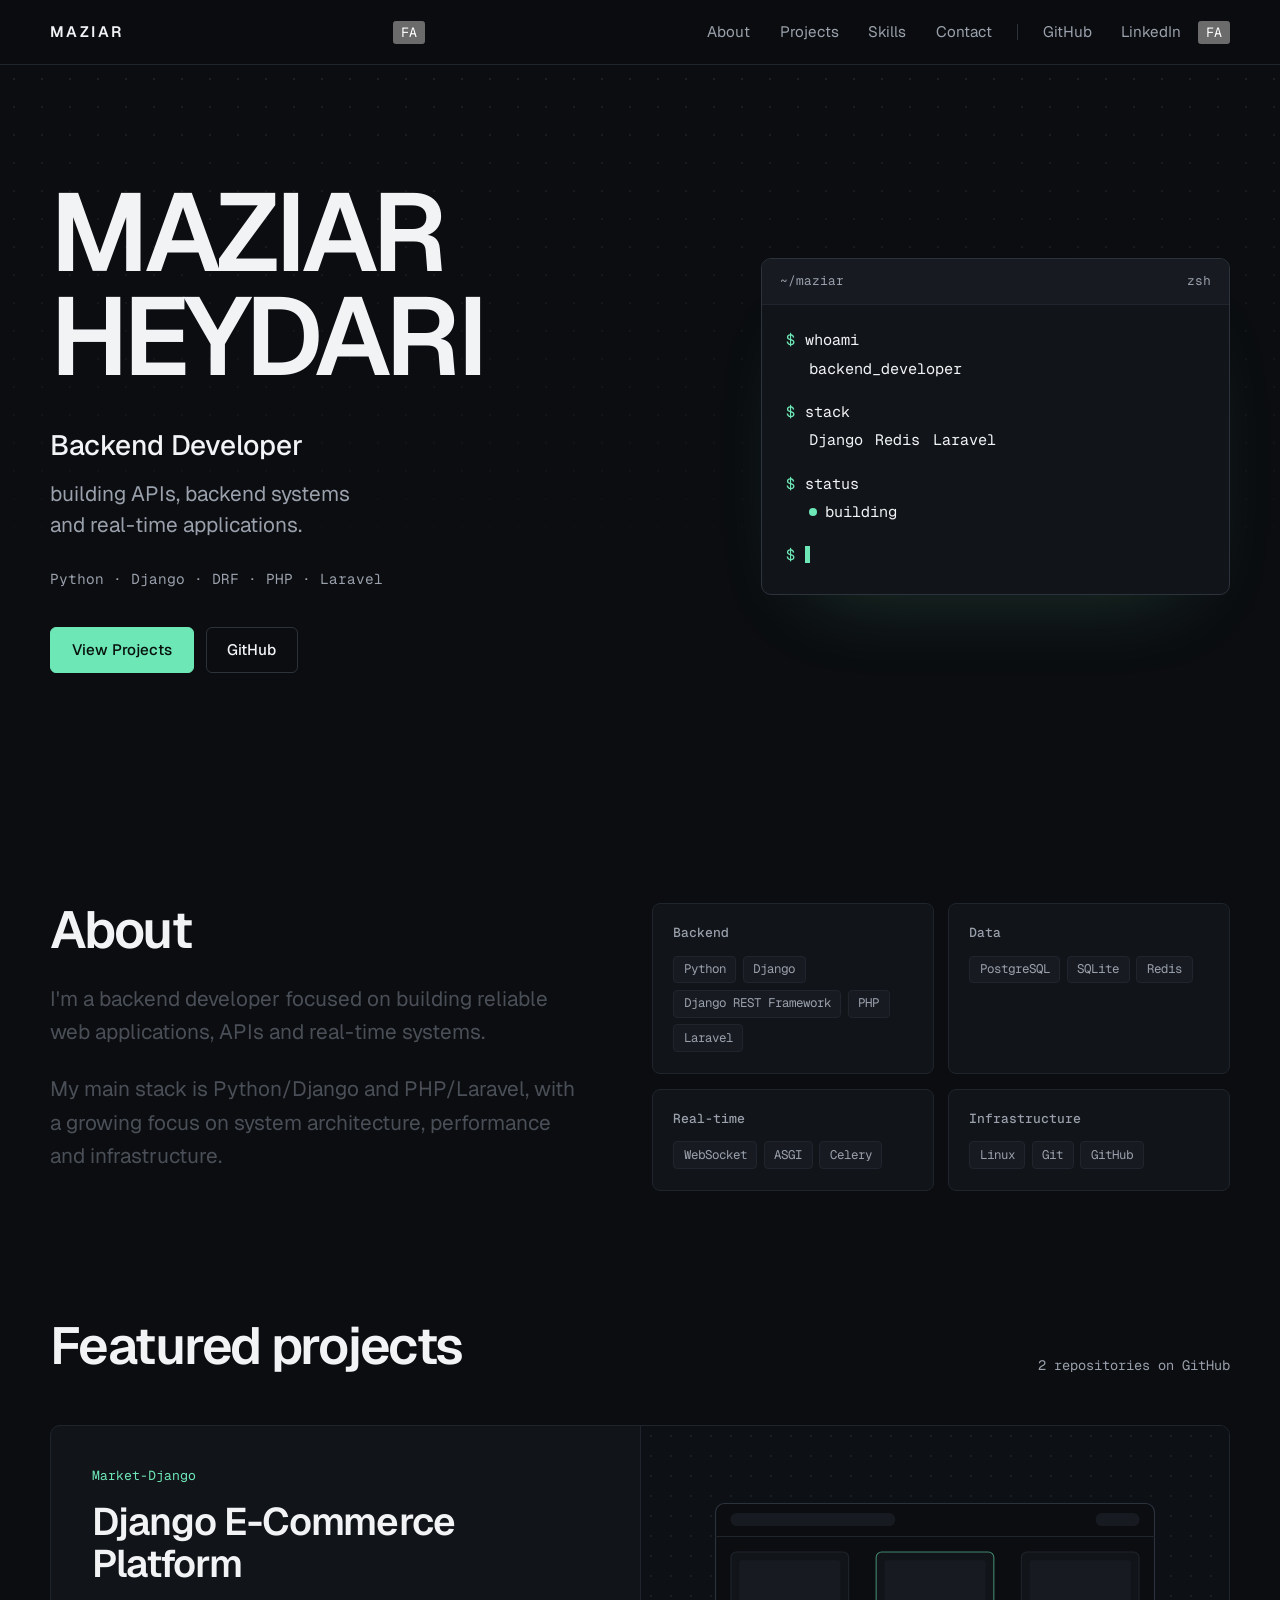
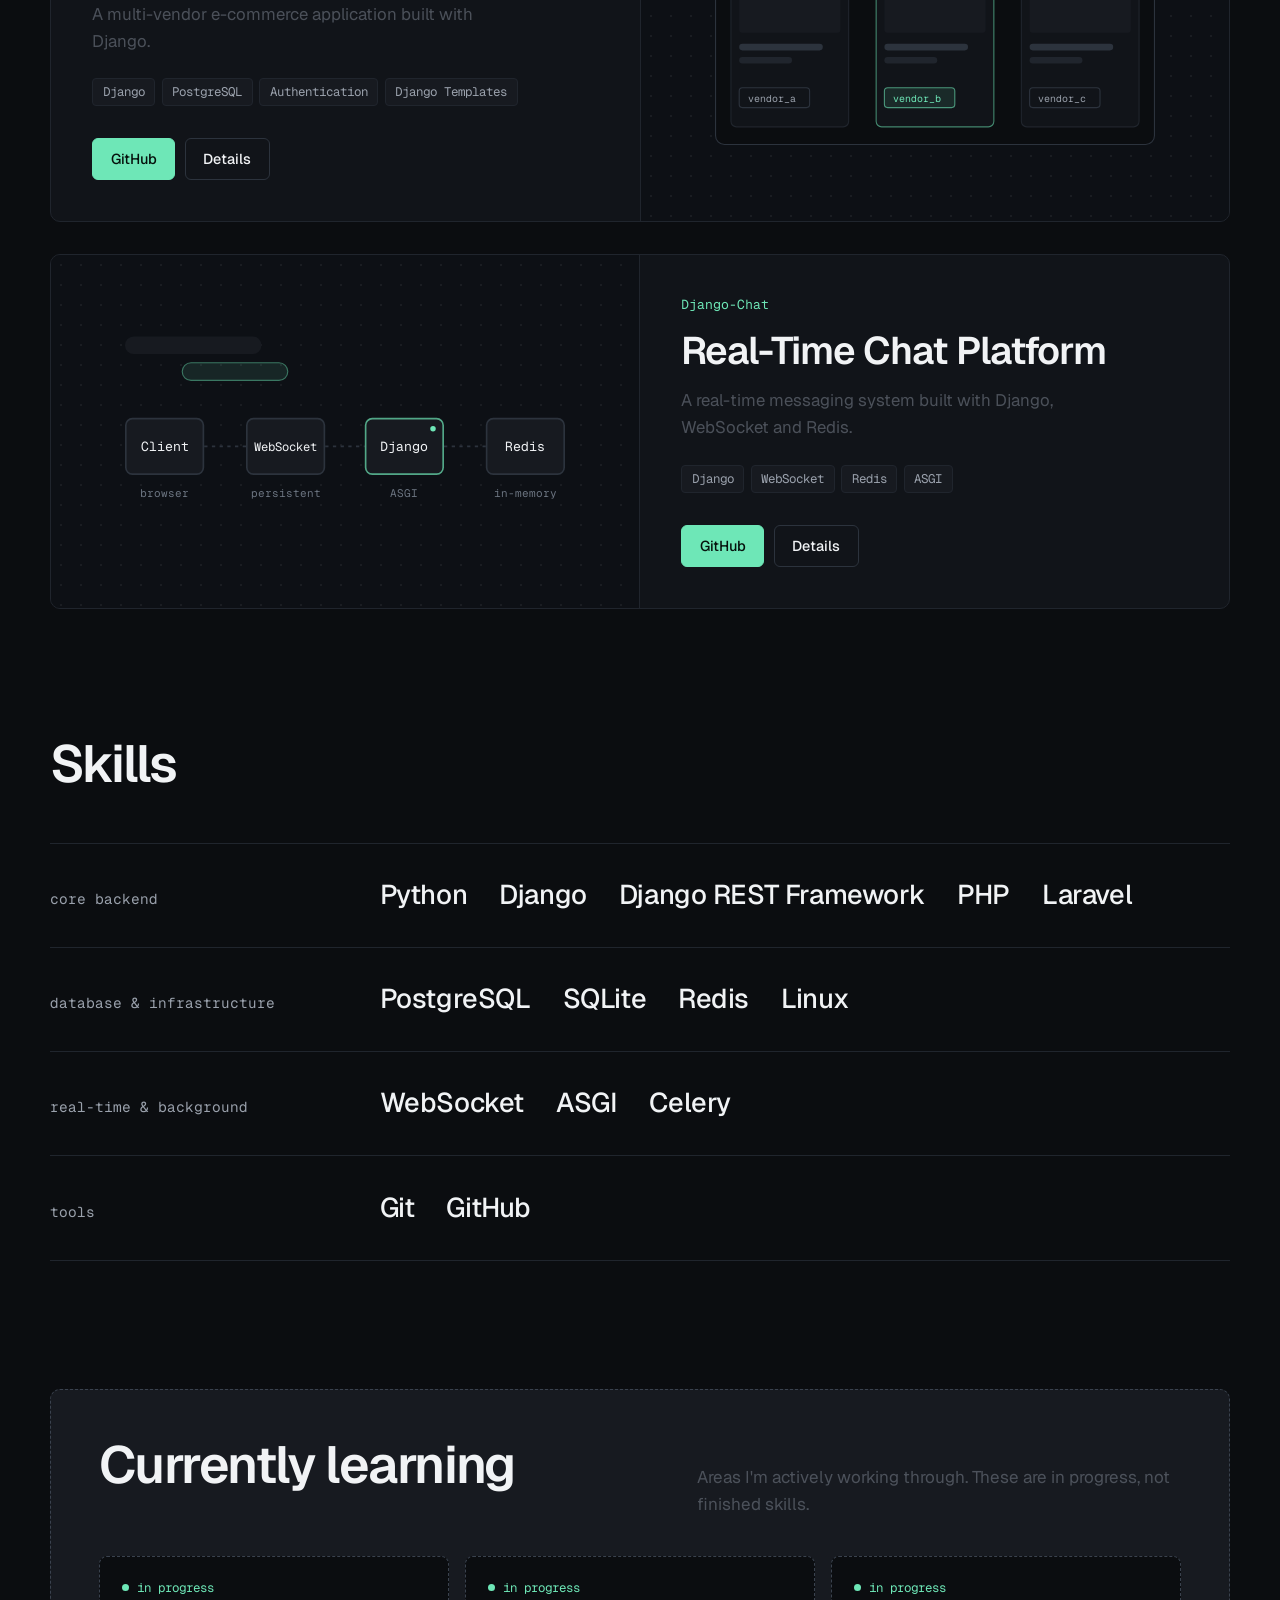
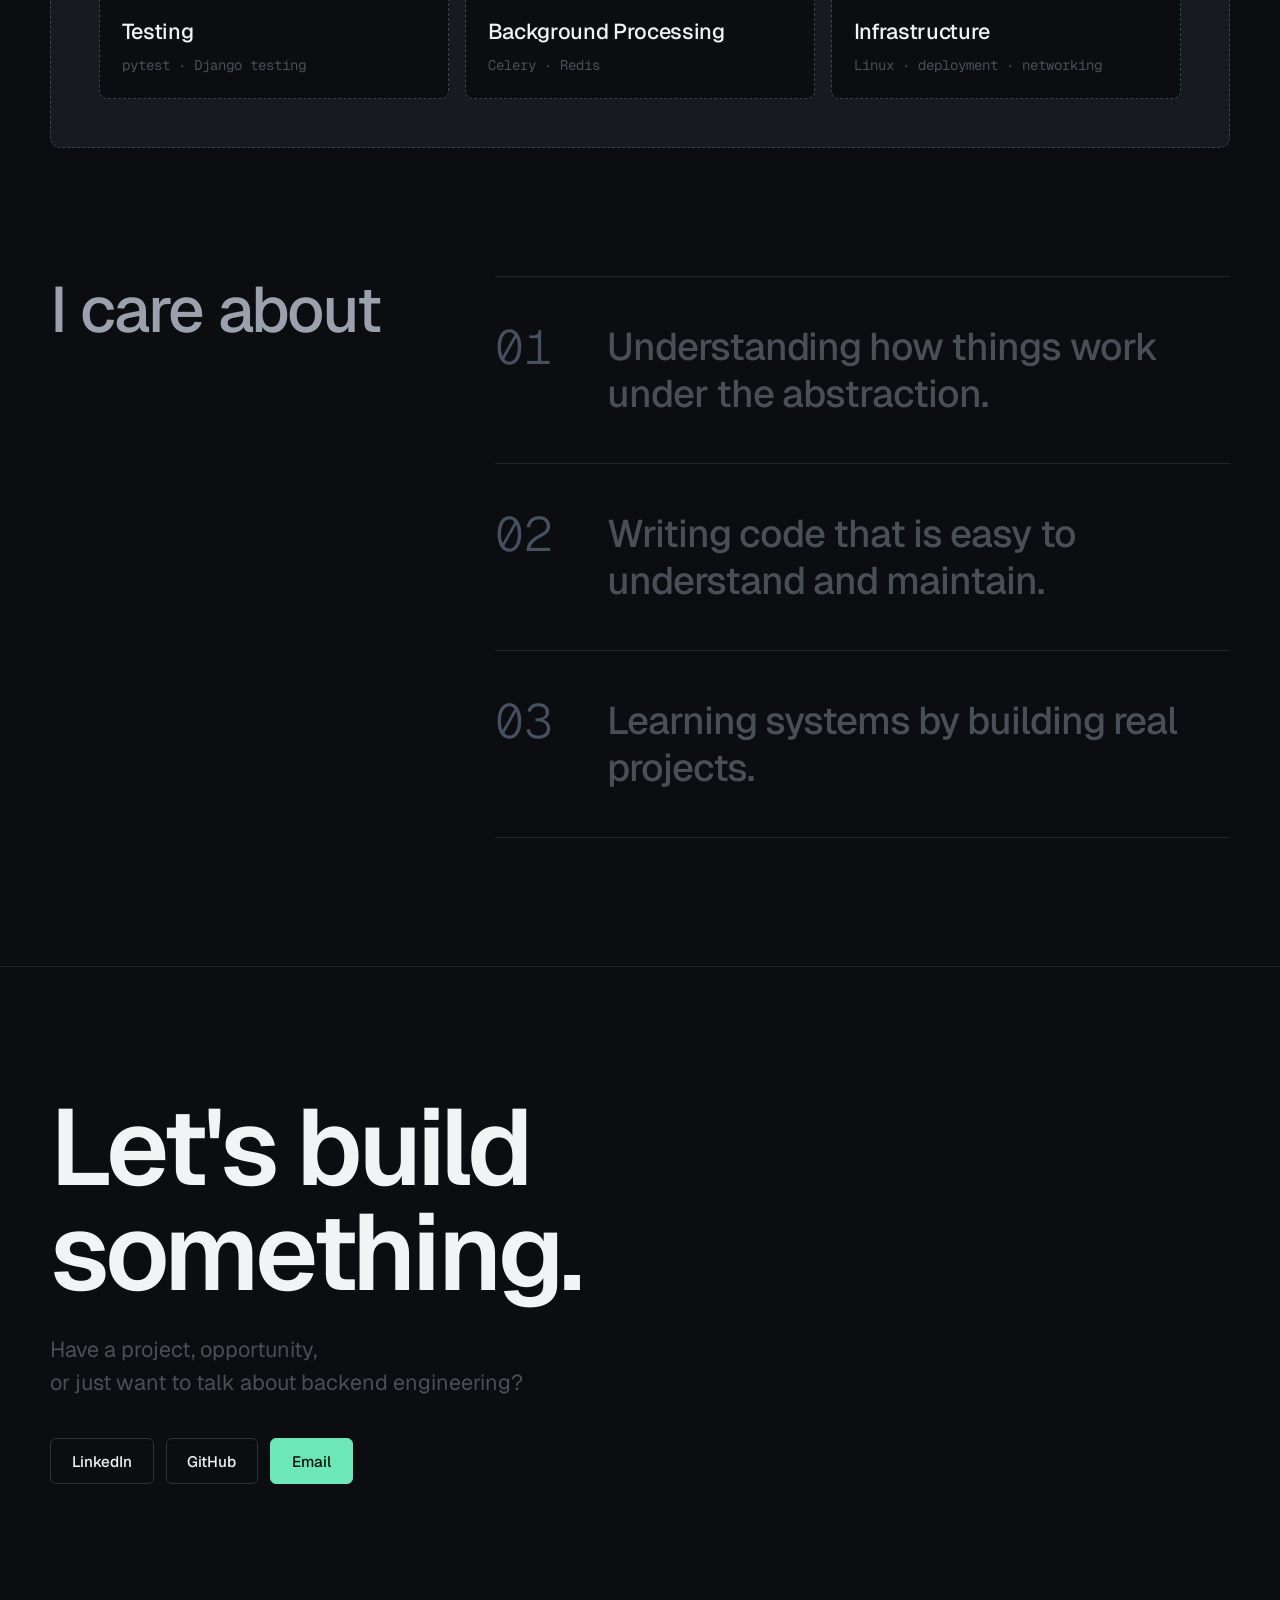
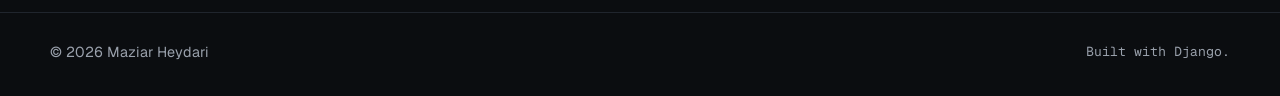
==== commit ac9dae35: "commit" ====
--- a/index.html
+++ b/index.html
@@ -412,7 +412,7 @@
     var STORAGE_KEY = "maziar-lang";
     var titleEl = document.querySelector("title");
     var descEl = document.querySelector('meta[name="description"]');
-    var toggleLabel = document.getElementById("lang-toggle-label");
+    var toggleLabels = document.querySelectorAll(".lang-toggle-label");
 
     function applyLang(lang) {
       var dict = I18N[lang];
@@ -431,7 +431,7 @@
       if (dict["meta.title"] && titleEl) titleEl.textContent = dict["meta.title"];
       if (dict["meta.desc"] && descEl) descEl.setAttribute("content", dict["meta.desc"]);
 
-      toggleLabel.textContent = lang === "fa" ? "EN" : "FA";
+      toggleLabels.forEach(function (el) { el.textContent = lang === "fa" ? "EN" : "FA"; });
       try { localStorage.setItem(STORAGE_KEY, lang); } catch (e) {}
     }
 
@@ -442,9 +442,11 @@
     } catch (e) {}
     applyLang(initial);
 
-    document.getElementById("lang-toggle").addEventListener("click", function () {
-      var current = document.documentElement.getAttribute("lang");
-      applyLang(current === "fa" ? "en" : "fa");
+    document.querySelectorAll(".lang-btn").forEach(function (b) {
+      b.addEventListener("click", function () {
+        var current = document.documentElement.getAttribute("lang");
+        applyLang(current === "fa" ? "en" : "fa");
+      });
     });
 
     // Links
